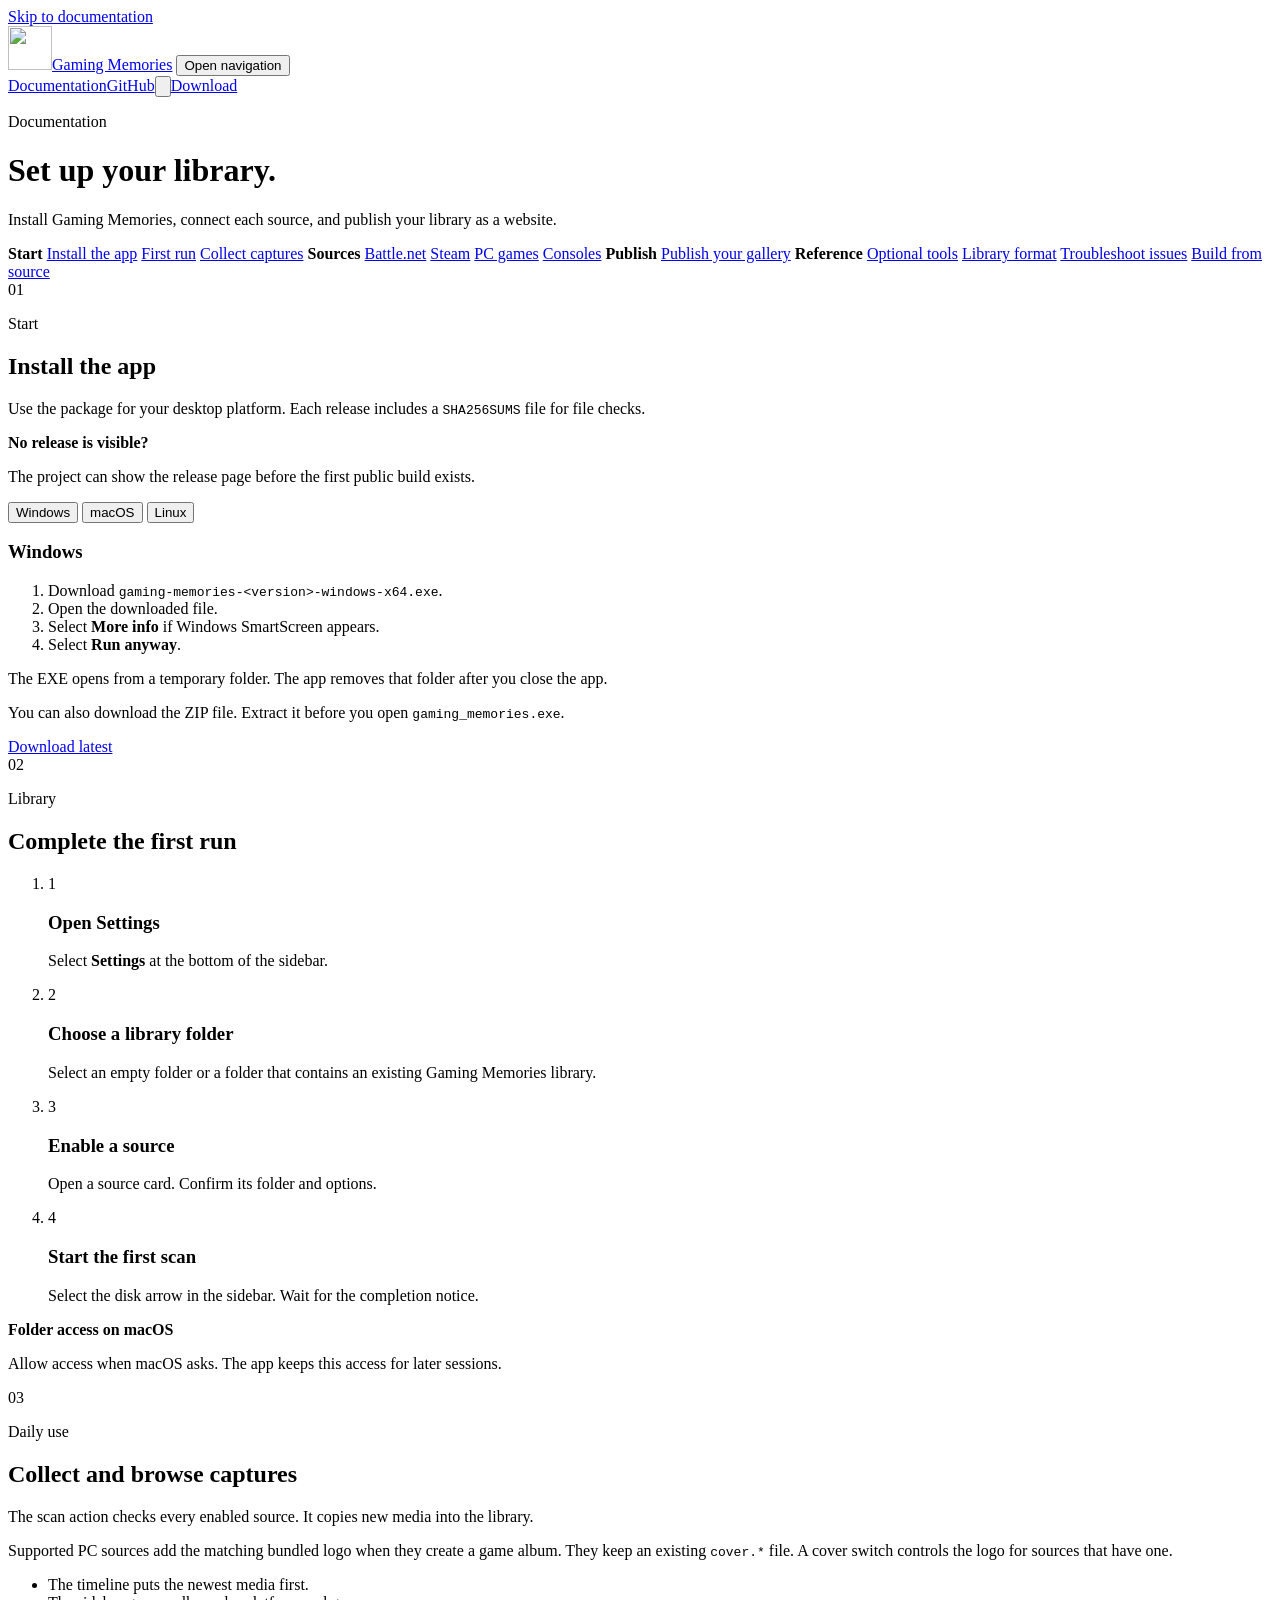
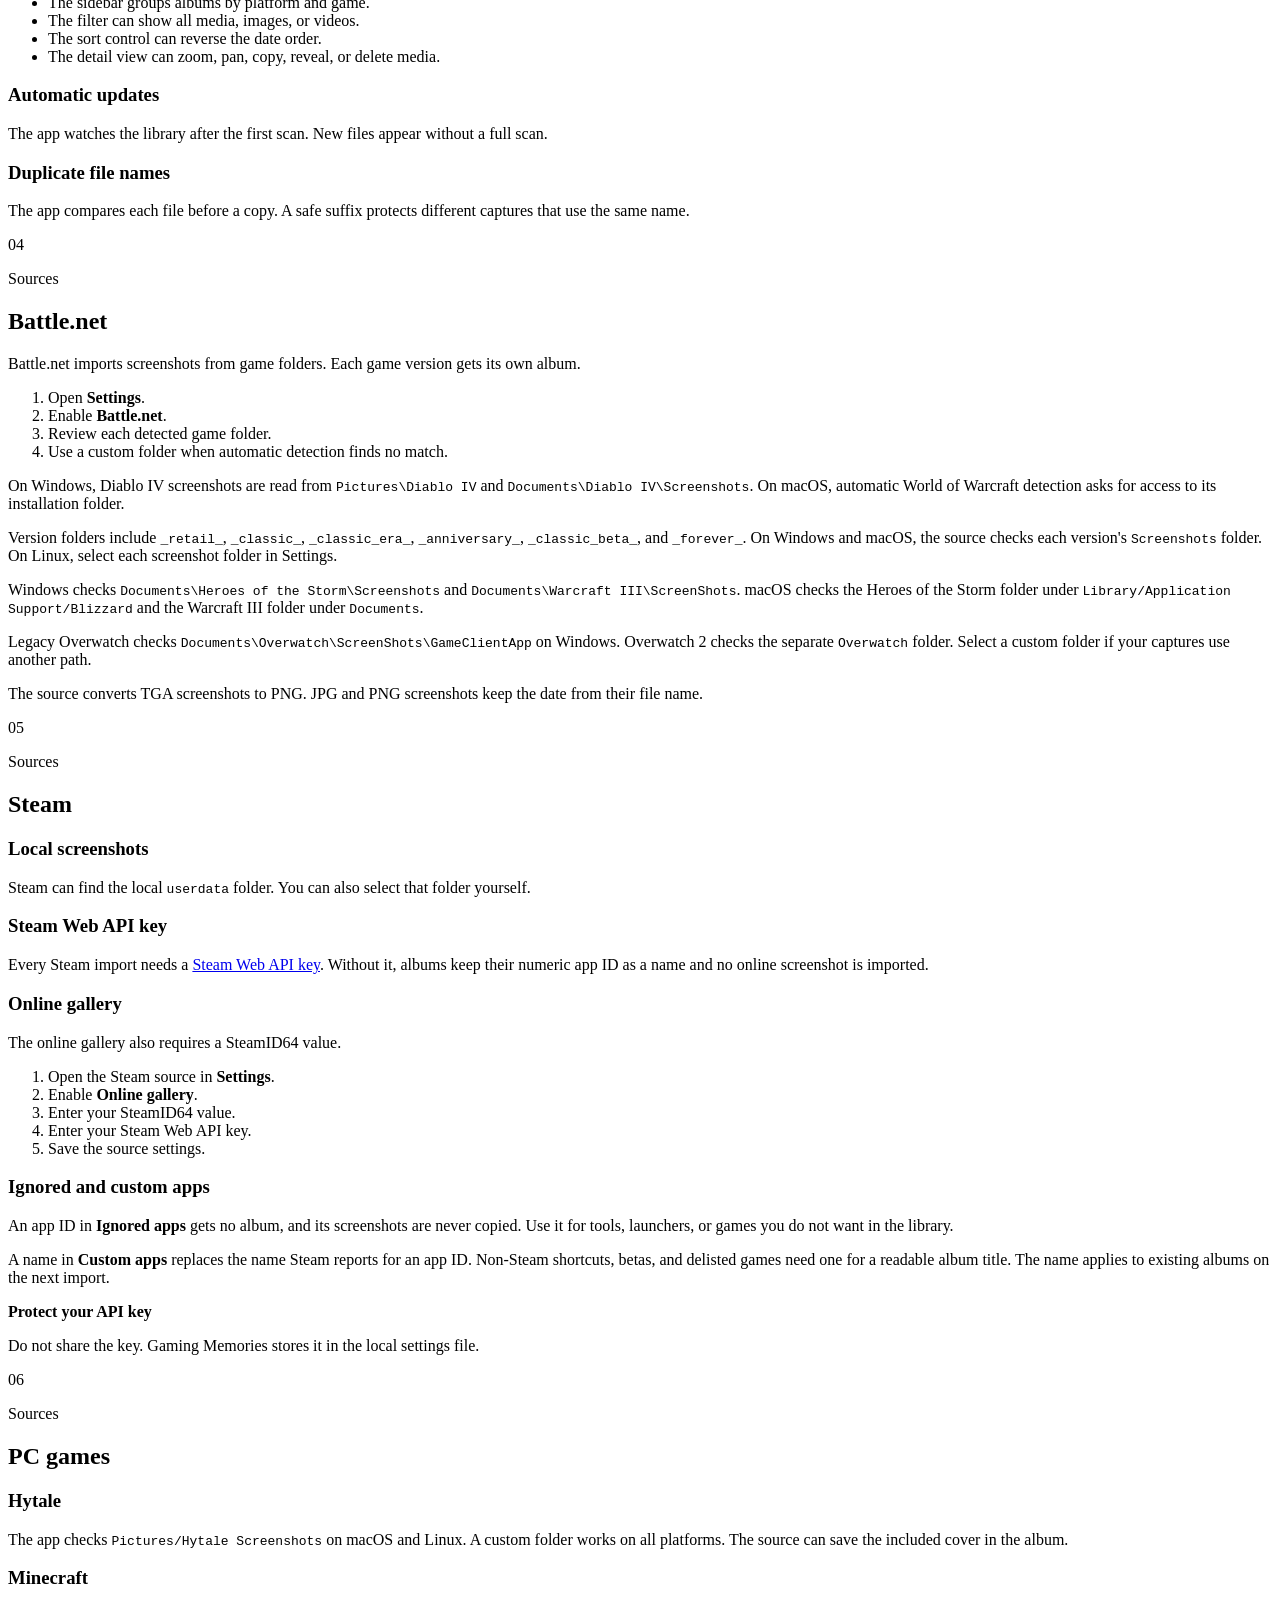
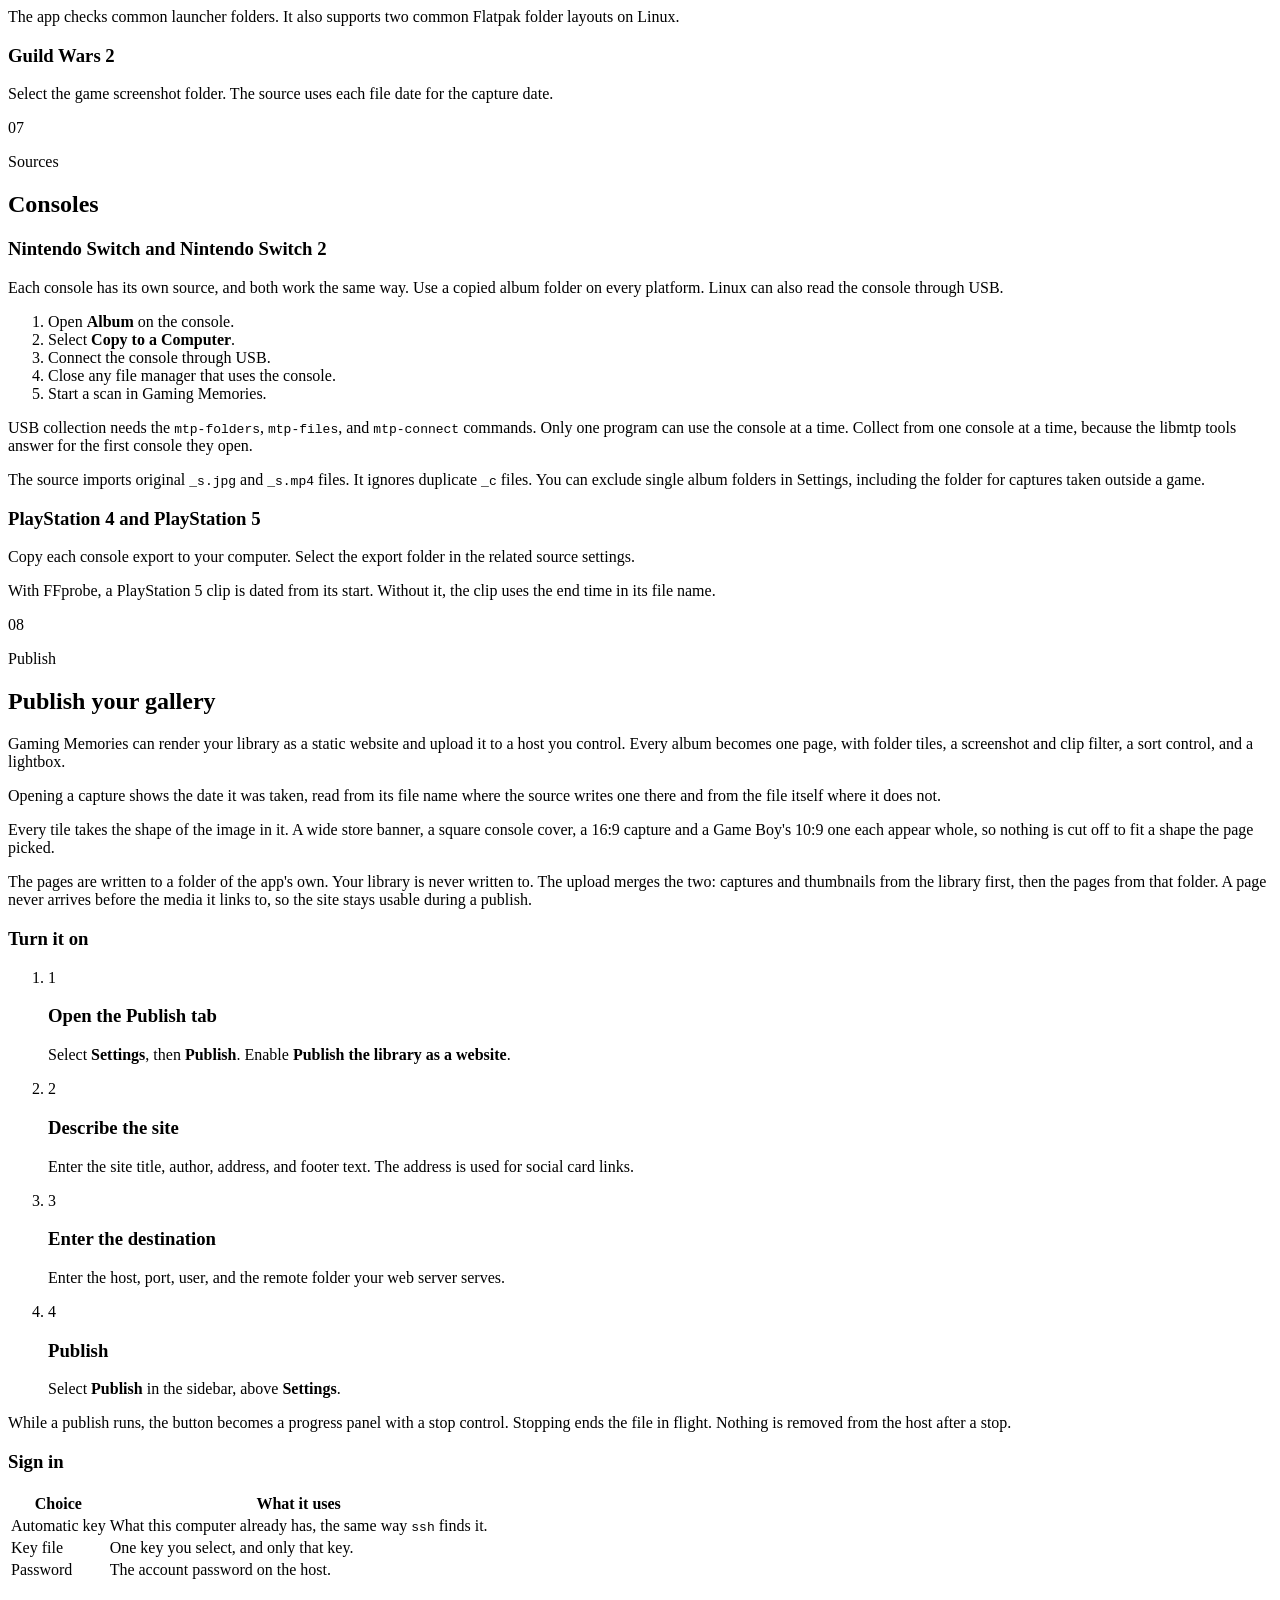
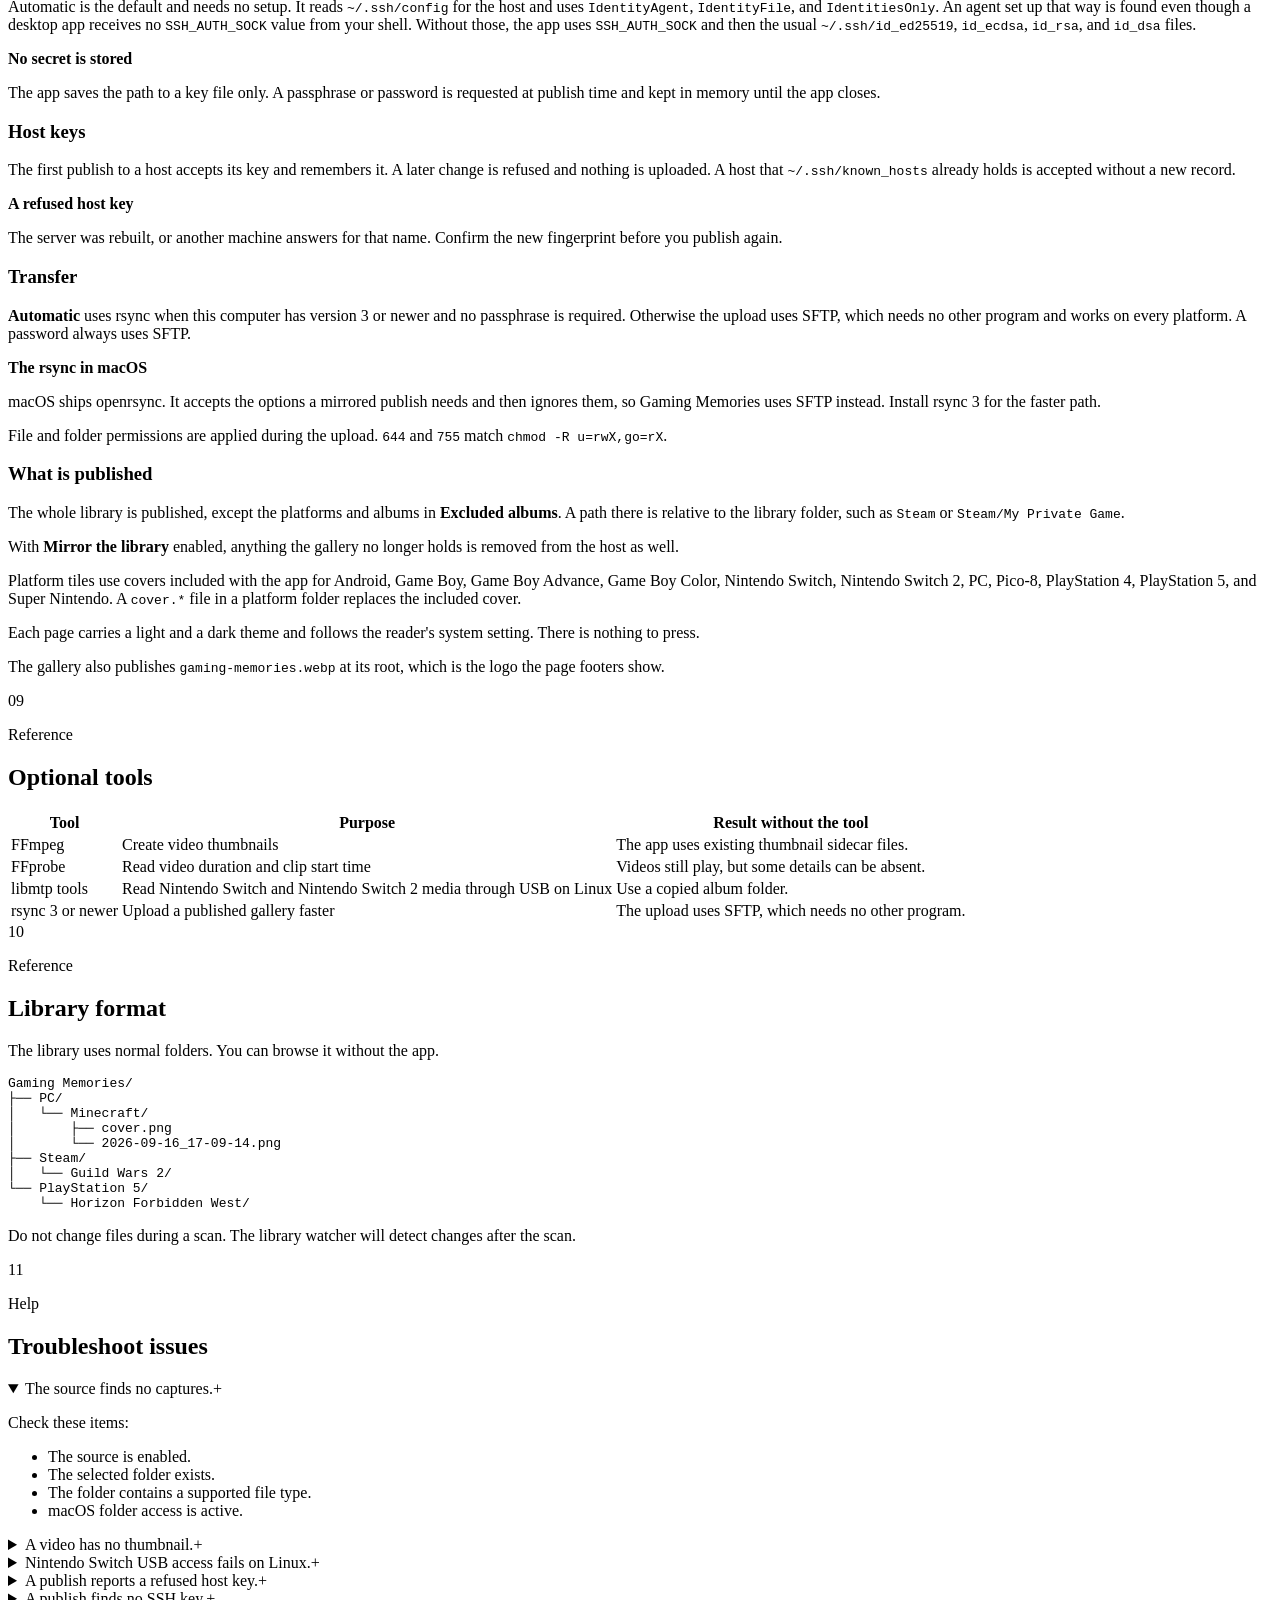
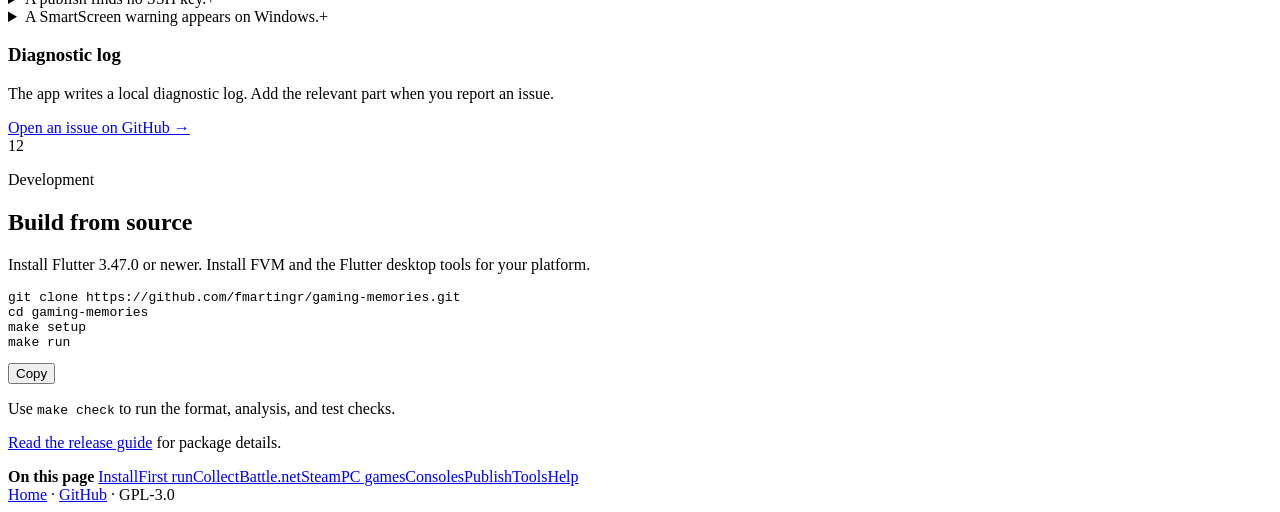
==== site/docs.html @ 6e6648a3 "Support more Battle.net games and Forever release" ====
<!doctype html>
<html lang="en">
  <head>
    <meta charset="utf-8">
    <meta name="viewport" content="width=device-width, initial-scale=1">
    <meta name="theme-color" content="#ffffff">
    <meta name="description" content="Install Gaming Memories, connect each source, and publish your library on Windows, macOS, and Linux.">
    <title>Documentation — Gaming Memories</title>
    <link rel="icon" href="assets/favicon.png" type="image/png">
    <script src="theme-init.js"></script>
    <link rel="stylesheet" href="styles.css">
    <script src="app.js" defer></script>
  </head>
  <body class="docs-page">
    <a class="skip-link" href="#docs-main">Skip to documentation</a>
    <header class="site-header">
      <nav class="nav shell" aria-label="Main navigation">
        <a class="brand" href="index.html" aria-label="Gaming Memories home"><img src="assets/logo.webp" alt="" width="44" height="44"><span>Gaming Memories</span></a>
        <button class="nav-toggle" type="button" aria-expanded="false" aria-controls="nav-links"><span class="sr-only">Open navigation</span><span></span><span></span></button>
        <div class="nav-links" id="nav-links"><a class="current" href="docs.html">Documentation</a><a href="https://github.com/fmartingr/gaming-memories">GitHub</a><button class="theme-toggle" type="button" data-theme-toggle aria-label="Use dark theme" title="Use dark theme"><svg class="theme-icon theme-icon-moon" aria-hidden="true" viewBox="0 0 24 24"><path d="M20.7 15.1A9 9 0 0 1 8.9 3.3 9 9 0 1 0 20.7 15.1Z"></path></svg><svg class="theme-icon theme-icon-sun" aria-hidden="true" viewBox="0 0 24 24"><circle cx="12" cy="12" r="4"></circle><path d="M12 2v2M12 20v2M4.93 4.93l1.42 1.42M17.66 17.66l1.41 1.41M2 12h2M20 12h2M4.93 19.07l1.42-1.42M17.66 6.34l1.41-1.41"></path></svg></button><a class="button" data-smart-download href="https://github.com/fmartingr/gaming-memories/releases/latest">Download</a></div>
      </nav>
    </header>

    <div class="docs-hero">
      <div class="shell">
        <p class="kicker">Documentation</p>
        <h1>Set up your library.</h1>
        <p>Install Gaming Memories, connect each source, and publish your library as a website.</p>
      </div>
    </div>

    <div class="docs-layout shell">
      <aside class="docs-sidebar">
        <nav aria-label="Documentation sections">
          <b>Start</b>
          <a href="#install">Install the app</a>
          <a href="#first-run">First run</a>
          <a href="#collect">Collect captures</a>
          <b>Sources</b>
          <a href="#battle-net">Battle.net</a>
          <a href="#steam">Steam</a>
          <a href="#pc-games">PC games</a>
          <a href="#consoles">Consoles</a>
          <b>Publish</b>
          <a href="#publish">Publish your gallery</a>
          <b>Reference</b>
          <a href="#tools">Optional tools</a>
          <a href="#library">Library format</a>
          <a href="#troubleshoot">Troubleshoot issues</a>
          <a href="#source-build">Build from source</a>
        </nav>
      </aside>

      <main class="docs-content" id="docs-main">
        <section id="install">
          <div class="doc-heading"><span>01</span><div><p class="kicker">Start</p><h2>Install the app</h2></div></div>
          <p>Use the package for your desktop platform. Each release includes a <code>SHA256SUMS</code> file for file checks.</p>
          <div class="doc-callout info"><b>No release is visible?</b><p>The project can show the release page before the first public build exists.</p></div>

          <div class="platform-tabs" role="tablist" aria-label="Installation platform">
            <button class="active" type="button" role="tab" aria-selected="true" data-doc-tab="windows">Windows</button>
            <button type="button" role="tab" aria-selected="false" data-doc-tab="macos">macOS</button>
            <button type="button" role="tab" aria-selected="false" data-doc-tab="linux">Linux</button>
          </div>
          <div class="tab-panel active" data-doc-panel="windows">
            <h3>Windows</h3>
            <ol>
              <li>Download <code>gaming-memories-&lt;version&gt;-windows-x64.exe</code>.</li>
              <li>Open the downloaded file.</li>
              <li>Select <strong>More info</strong> if Windows SmartScreen appears.</li>
              <li>Select <strong>Run anyway</strong>.</li>
            </ol>
            <p>The EXE opens from a temporary folder. The app removes that folder after you close the app.</p>
            <p>You can also download the ZIP file. Extract it before you open <code>gaming_memories.exe</code>.</p>
          </div>
          <div class="tab-panel" data-doc-panel="macos" hidden>
            <h3>macOS</h3>
            <ol>
              <li>Download <code>gaming-memories-&lt;version&gt;-macos-universal.dmg</code>.</li>
              <li>Open the disk image.</li>
              <li>Drag <strong>Gaming Memories</strong> into <strong>Applications</strong>.</li>
              <li>Open the app from <strong>Applications</strong>.</li>
            </ol>
            <p>The signed build supports Apple silicon and Intel. macOS can ask for folder access during the first scan.</p>
          </div>
          <div class="tab-panel" data-doc-panel="linux" hidden>
            <h3>Linux</h3>
            <p>Select the package for your distribution.</p>
            <div class="command-list">
              <div><span>Debian or Ubuntu</span><code>sudo apt install ./gaming-memories_&lt;version&gt;-1_amd64.deb</code><button class="copy-button" type="button" aria-label="Copy Debian install command">Copy</button></div>
              <div><span>Fedora or RHEL</span><code>sudo dnf install ./gaming-memories-&lt;version&gt;-1.x86_64.rpm</code><button class="copy-button" type="button" aria-label="Copy Fedora install command">Copy</button></div>
              <div><span>Arch Linux</span><code>sudo pacman -U gaming-memories-&lt;version&gt;-1-x86_64.pkg.tar.zst</code><button class="copy-button" type="button" aria-label="Copy Arch install command">Copy</button></div>
            </div>
            <p>The packages require GTK 3, libmpv, and <code>xdg-utils</code>. Your package manager installs these dependencies.</p>
          </div>
          <a class="button button-primary doc-download" data-smart-download href="https://github.com/fmartingr/gaming-memories/releases/latest"><span data-download-label>Download latest</span></a>
        </section>

        <section id="first-run">
          <div class="doc-heading"><span>02</span><div><p class="kicker">Library</p><h2>Complete the first run</h2></div></div>
          <ol class="doc-steps">
            <li><span>1</span><div><h3>Open Settings</h3><p>Select <strong>Settings</strong> at the bottom of the sidebar.</p></div></li>
            <li><span>2</span><div><h3>Choose a library folder</h3><p>Select an empty folder or a folder that contains an existing Gaming Memories library.</p></div></li>
            <li><span>3</span><div><h3>Enable a source</h3><p>Open a source card. Confirm its folder and options.</p></div></li>
            <li><span>4</span><div><h3>Start the first scan</h3><p>Select the disk arrow in the sidebar. Wait for the completion notice.</p></div></li>
          </ol>
          <div class="doc-callout tip"><b>Folder access on macOS</b><p>Allow access when macOS asks. The app keeps this access for later sessions.</p></div>
        </section>

        <section id="collect">
          <div class="doc-heading"><span>03</span><div><p class="kicker">Daily use</p><h2>Collect and browse captures</h2></div></div>
          <p>The scan action checks every enabled source. It copies new media into the library.</p>
          <p>Supported PC sources add the matching bundled logo when they create a game album. They keep an existing <code>cover.*</code> file. A cover switch controls the logo for sources that have one.</p>
          <ul>
            <li>The timeline puts the newest media first.</li>
            <li>The sidebar groups albums by platform and game.</li>
            <li>The filter can show all media, images, or videos.</li>
            <li>The sort control can reverse the date order.</li>
            <li>The detail view can zoom, pan, copy, reveal, or delete media.</li>
          </ul>
          <h3>Automatic updates</h3>
          <p>The app watches the library after the first scan. New files appear without a full scan.</p>
          <h3>Duplicate file names</h3>
          <p>The app compares each file before a copy. A safe suffix protects different captures that use the same name.</p>
        </section>

        <section id="battle-net">
          <div class="doc-heading"><span>04</span><div><p class="kicker">Sources</p><h2>Battle.net</h2></div></div>
          <p>Battle.net imports screenshots from game folders. Each game version gets its own album.</p>
          <ol>
            <li>Open <strong>Settings</strong>.</li>
            <li>Enable <strong>Battle.net</strong>.</li>
            <li>Review each detected game folder.</li>
            <li>Use a custom folder when automatic detection finds no match.</li>
          </ol>
          <p>On Windows, Diablo IV screenshots are read from <code>Pictures\Diablo IV</code> and <code>Documents\Diablo IV\Screenshots</code>. On macOS, automatic World of Warcraft detection asks for access to its installation folder.</p>
          <p>Version folders include <code>_retail_</code>, <code>_classic_</code>, <code>_classic_era_</code>, <code>_anniversary_</code>, <code>_classic_beta_</code>, and <code>_forever_</code>. On Windows and macOS, the source checks each version's <code>Screenshots</code> folder. On Linux, select each screenshot folder in Settings.</p>
          <p>Windows checks <code>Documents\Heroes of the Storm\Screenshots</code> and <code>Documents\Warcraft III\ScreenShots</code>. macOS checks the Heroes of the Storm folder under <code>Library/Application Support/Blizzard</code> and the Warcraft III folder under <code>Documents</code>.</p>
          <p>Legacy Overwatch checks <code>Documents\Overwatch\ScreenShots\GameClientApp</code> on Windows. Overwatch 2 checks the separate <code>Overwatch</code> folder. Select a custom folder if your captures use another path.</p>
          <p>The source converts TGA screenshots to PNG. JPG and PNG screenshots keep the date from their file name.</p>
        </section>

        <section id="steam">
          <div class="doc-heading"><span>05</span><div><p class="kicker">Sources</p><h2>Steam</h2></div></div>
          <h3>Local screenshots</h3>
          <p>Steam can find the local <code>userdata</code> folder. You can also select that folder yourself.</p>
          <h3>Steam Web API key</h3>
          <p>Every Steam import needs a <a href="https://steamcommunity.com/dev/apikey">Steam Web API key</a>. Without it, albums keep their numeric app ID as a name and no online screenshot is imported.</p>
          <h3>Online gallery</h3>
          <p>The online gallery also requires a SteamID64 value.</p>
          <ol>
            <li>Open the Steam source in <strong>Settings</strong>.</li>
            <li>Enable <strong>Online gallery</strong>.</li>
            <li>Enter your SteamID64 value.</li>
            <li>Enter your Steam Web API key.</li>
            <li>Save the source settings.</li>
          </ol>
          <h3>Ignored and custom apps</h3>
          <p>An app ID in <strong>Ignored apps</strong> gets no album, and its screenshots are never copied. Use it for tools, launchers, or games you do not want in the library.</p>
          <p>A name in <strong>Custom apps</strong> replaces the name Steam reports for an app ID. Non-Steam shortcuts, betas, and delisted games need one for a readable album title. The name applies to existing albums on the next import.</p>
          <div class="doc-callout warning"><b>Protect your API key</b><p>Do not share the key. Gaming Memories stores it in the local settings file.</p></div>
        </section>

        <section id="pc-games">
          <div class="doc-heading"><span>06</span><div><p class="kicker">Sources</p><h2>PC games</h2></div></div>
          <div class="reference-grid">
            <article><h3>Hytale</h3><p>The app checks <code>Pictures/Hytale Screenshots</code> on macOS and Linux. A custom folder works on all platforms. The source can save the included cover in the album.</p></article>
            <article><h3>Minecraft</h3><p>The app checks common launcher folders. It also supports two common Flatpak folder layouts on Linux.</p></article>
            <article><h3>Guild Wars 2</h3><p>Select the game screenshot folder. The source uses each file date for the capture date.</p></article>
          </div>
        </section>

        <section id="consoles">
          <div class="doc-heading"><span>07</span><div><p class="kicker">Sources</p><h2>Consoles</h2></div></div>
          <h3>Nintendo Switch and Nintendo Switch 2</h3>
          <p>Each console has its own source, and both work the same way. Use a copied album folder on every platform. Linux can also read the console through USB.</p>
          <ol>
            <li>Open <strong>Album</strong> on the console.</li>
            <li>Select <strong>Copy to a Computer</strong>.</li>
            <li>Connect the console through USB.</li>
            <li>Close any file manager that uses the console.</li>
            <li>Start a scan in Gaming Memories.</li>
          </ol>
          <p>USB collection needs the <code>mtp-folders</code>, <code>mtp-files</code>, and <code>mtp-connect</code> commands. Only one program can use the console at a time. Collect from one console at a time, because the libmtp tools answer for the first console they open.</p>
          <p>The source imports original <code>_s.jpg</code> and <code>_s.mp4</code> files. It ignores duplicate <code>_c</code> files. You can exclude single album folders in Settings, including the folder for captures taken outside a game.</p>
          <h3>PlayStation 4 and PlayStation 5</h3>
          <p>Copy each console export to your computer. Select the export folder in the related source settings.</p>
          <p>With FFprobe, a PlayStation 5 clip is dated from its start. Without it, the clip uses the end time in its file name.</p>
        </section>

        <section id="publish">
          <div class="doc-heading"><span>08</span><div><p class="kicker">Publish</p><h2>Publish your gallery</h2></div></div>
          <p>Gaming Memories can render your library as a static website and upload it to a host you control. Every album becomes one page, with folder tiles, a screenshot and clip filter, a sort control, and a lightbox.</p>
          <p>Opening a capture shows the date it was taken, read from its file name where the source writes one there and from the file itself where it does not.</p>
          <p>Every tile takes the shape of the image in it. A wide store banner, a square console cover, a 16:9 capture and a Game Boy's 10:9 one each appear whole, so nothing is cut off to fit a shape the page picked.</p>
          <p>The pages are written to a folder of the app's own. Your library is never written to. The upload merges the two: captures and thumbnails from the library first, then the pages from that folder. A page never arrives before the media it links to, so the site stays usable during a publish.</p>

          <h3>Turn it on</h3>
          <ol class="doc-steps">
            <li><span>1</span><div><h3>Open the Publish tab</h3><p>Select <strong>Settings</strong>, then <strong>Publish</strong>. Enable <strong>Publish the library as a website</strong>.</p></div></li>
            <li><span>2</span><div><h3>Describe the site</h3><p>Enter the site title, author, address, and footer text. The address is used for social card links.</p></div></li>
            <li><span>3</span><div><h3>Enter the destination</h3><p>Enter the host, port, user, and the remote folder your web server serves.</p></div></li>
            <li><span>4</span><div><h3>Publish</h3><p>Select <strong>Publish</strong> in the sidebar, above <strong>Settings</strong>.</p></div></li>
          </ol>
          <p>While a publish runs, the button becomes a progress panel with a stop control. Stopping ends the file in flight. Nothing is removed from the host after a stop.</p>

          <h3>Sign in</h3>
          <div class="table-wrap"><table><thead><tr><th>Choice</th><th>What it uses</th></tr></thead><tbody>
            <tr><td>Automatic key</td><td>What this computer already has, the same way <code>ssh</code> finds it.</td></tr>
            <tr><td>Key file</td><td>One key you select, and only that key.</td></tr>
            <tr><td>Password</td><td>The account password on the host.</td></tr>
          </tbody></table></div>
          <p>Automatic is the default and needs no setup. It reads <code>~/.ssh/config</code> for the host and uses <code>IdentityAgent</code>, <code>IdentityFile</code>, and <code>IdentitiesOnly</code>. An agent set up that way is found even though a desktop app receives no <code>SSH_AUTH_SOCK</code> value from your shell. Without those, the app uses <code>SSH_AUTH_SOCK</code> and then the usual <code>~/.ssh/id_ed25519</code>, <code>id_ecdsa</code>, <code>id_rsa</code>, and <code>id_dsa</code> files.</p>
          <div class="doc-callout info"><b>No secret is stored</b><p>The app saves the path to a key file only. A passphrase or password is requested at publish time and kept in memory until the app closes.</p></div>

          <h3>Host keys</h3>
          <p>The first publish to a host accepts its key and remembers it. A later change is refused and nothing is uploaded. A host that <code>~/.ssh/known_hosts</code> already holds is accepted without a new record.</p>
          <div class="doc-callout warning"><b>A refused host key</b><p>The server was rebuilt, or another machine answers for that name. Confirm the new fingerprint before you publish again.</p></div>

          <h3>Transfer</h3>
          <p><strong>Automatic</strong> uses rsync when this computer has version 3 or newer and no passphrase is required. Otherwise the upload uses SFTP, which needs no other program and works on every platform. A password always uses SFTP.</p>
          <div class="doc-callout warning"><b>The rsync in macOS</b><p>macOS ships openrsync. It accepts the options a mirrored publish needs and then ignores them, so Gaming Memories uses SFTP instead. Install rsync 3 for the faster path.</p></div>
          <p>File and folder permissions are applied during the upload. <code>644</code> and <code>755</code> match <code>chmod -R u=rwX,go=rX</code>.</p>

          <h3>What is published</h3>
          <p>The whole library is published, except the platforms and albums in <strong>Excluded albums</strong>. A path there is relative to the library folder, such as <code>Steam</code> or <code>Steam/My Private Game</code>.</p>
          <p>With <strong>Mirror the library</strong> enabled, anything the gallery no longer holds is removed from the host as well.</p>
          <p>Platform tiles use covers included with the app for Android, Game Boy, Game Boy Advance, Game Boy Color, Nintendo Switch, Nintendo Switch 2, PC, Pico-8, PlayStation 4, PlayStation 5, and Super Nintendo. A <code>cover.*</code> file in a platform folder replaces the included cover.</p>
          <p>Each page carries a light and a dark theme and follows the reader's system setting. There is nothing to press.</p>
          <p>The gallery also publishes <code>gaming-memories.webp</code> at its root, which is the logo the page footers show.</p>
        </section>

        <section id="tools">
          <div class="doc-heading"><span>09</span><div><p class="kicker">Reference</p><h2>Optional tools</h2></div></div>
          <div class="table-wrap"><table><thead><tr><th>Tool</th><th>Purpose</th><th>Result without the tool</th></tr></thead><tbody>
            <tr><td>FFmpeg</td><td>Create video thumbnails</td><td>The app uses existing thumbnail sidecar files.</td></tr>
            <tr><td>FFprobe</td><td>Read video duration and clip start time</td><td>Videos still play, but some details can be absent.</td></tr>
            <tr><td>libmtp tools</td><td>Read Nintendo Switch and Nintendo Switch 2 media through USB on Linux</td><td>Use a copied album folder.</td></tr>
            <tr><td>rsync 3 or newer</td><td>Upload a published gallery faster</td><td>The upload uses SFTP, which needs no other program.</td></tr>
          </tbody></table></div>
        </section>

        <section id="library">
          <div class="doc-heading"><span>10</span><div><p class="kicker">Reference</p><h2>Library format</h2></div></div>
          <p>The library uses normal folders. You can browse it without the app.</p>
          <pre><code>Gaming Memories/
├── PC/
│   └── Minecraft/
│       ├── cover.png
│       └── 2026-09-16_17-09-14.png
├── Steam/
│   └── Guild Wars 2/
└── PlayStation 5/
    └── Horizon Forbidden West/</code></pre>
          <p>Do not change files during a scan. The library watcher will detect changes after the scan.</p>
        </section>

        <section id="troubleshoot">
          <div class="doc-heading"><span>11</span><div><p class="kicker">Help</p><h2>Troubleshoot issues</h2></div></div>
          <div class="trouble-list">
            <details open><summary>The source finds no captures.<span>+</span></summary><div><p>Check these items:</p><ul><li>The source is enabled.</li><li>The selected folder exists.</li><li>The folder contains a supported file type.</li><li>macOS folder access is active.</li></ul></div></details>
            <details><summary>A video has no thumbnail.<span>+</span></summary><div><p>Install FFmpeg. Start a new scan after the installation.</p></div></details>
            <details><summary>Nintendo Switch USB access fails on Linux.<span>+</span></summary><div><p>Install the libmtp tools. Close any file manager that uses the console.</p></div></details>
            <details><summary>A publish reports a refused host key.<span>+</span></summary><div><p>The host answers with a different key than the one recorded on the first publish. Confirm the fingerprint with the server owner. The server was rebuilt, or another machine answers for that name.</p></div></details>
            <details><summary>A publish finds no SSH key.<span>+</span></summary><div><p>Add the key to your SSH agent, name it with <code>IdentityFile</code> in <code>~/.ssh/config</code>, or select <strong>Key file</strong> in the Publish settings.</p></div></details>
            <details><summary>A SmartScreen warning appears on Windows.<span>+</span></summary><div><p>The Windows build has no code signature. Select <strong>More info</strong>. Select <strong>Run anyway</strong>.</p></div></details>
          </div>
          <h3>Diagnostic log</h3>
          <p>The app writes a local diagnostic log. Add the relevant part when you report an issue.</p>
          <a class="text-link" href="https://github.com/fmartingr/gaming-memories/issues">Open an issue on GitHub <span>→</span></a>
        </section>

        <section id="source-build">
          <div class="doc-heading"><span>12</span><div><p class="kicker">Development</p><h2>Build from source</h2></div></div>
          <p>Install Flutter 3.47.0 or newer. Install FVM and the Flutter desktop tools for your platform.</p>
          <div class="code-block"><pre><code>git clone https://github.com/fmartingr/gaming-memories.git
cd gaming-memories
make setup
make run</code></pre><button class="copy-button" type="button" aria-label="Copy source build commands">Copy</button></div>
          <p>Use <code>make check</code> to run the format, analysis, and test checks.</p>
          <p><a href="https://github.com/fmartingr/gaming-memories/blob/master/docs/releasing.md">Read the release guide</a> for package details.</p>
        </section>
      </main>

      <aside class="docs-on-page">
        <b>On this page</b>
        <a href="#install">Install</a><a href="#first-run">First run</a><a href="#collect">Collect</a><a href="#battle-net">Battle.net</a><a href="#steam">Steam</a><a href="#pc-games">PC games</a><a href="#consoles">Consoles</a><a href="#publish">Publish</a><a href="#tools">Tools</a><a href="#troubleshoot">Help</a>
      </aside>
    </div>

    <footer class="site-footer compact-footer"><div class="shell footer-bottom"><span><a href="index.html">Home</a> · <a href="https://github.com/fmartingr/gaming-memories">GitHub</a> · GPL-3.0</span></div></footer>
  </body>
</html>
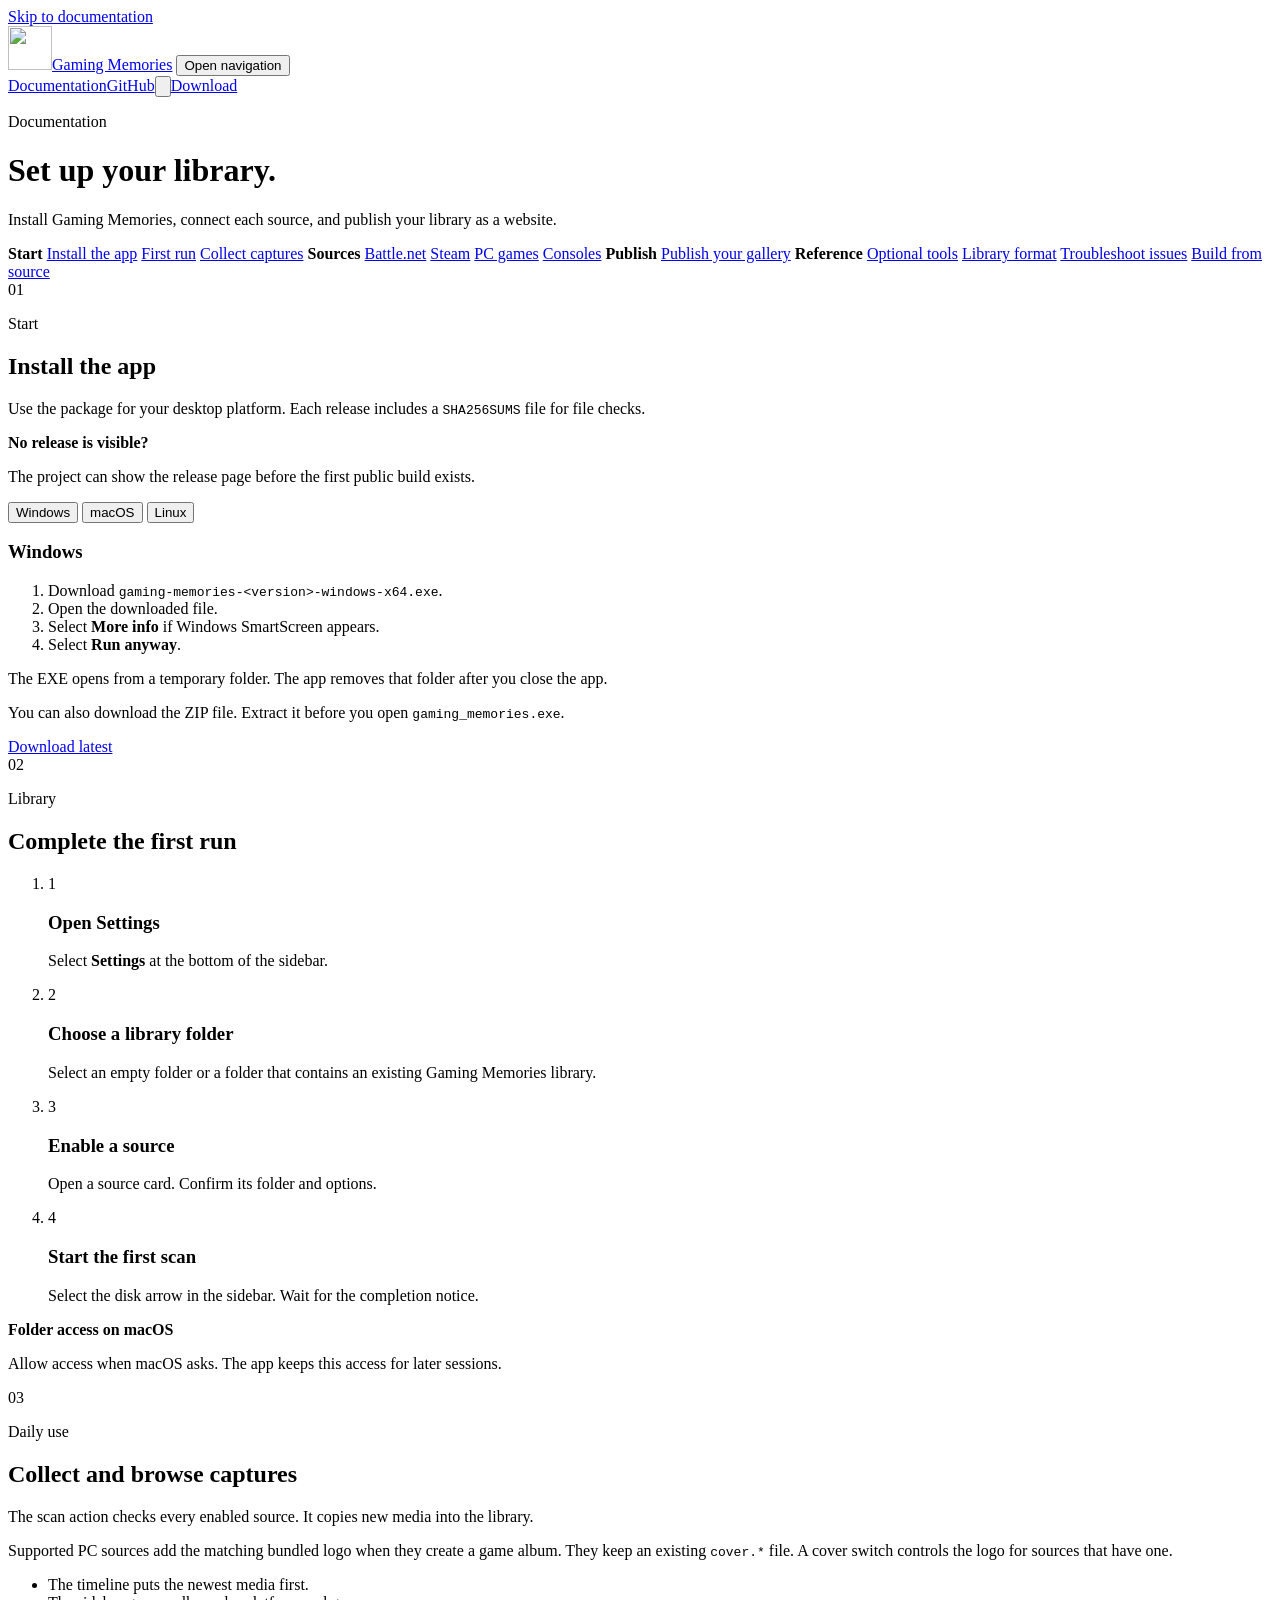
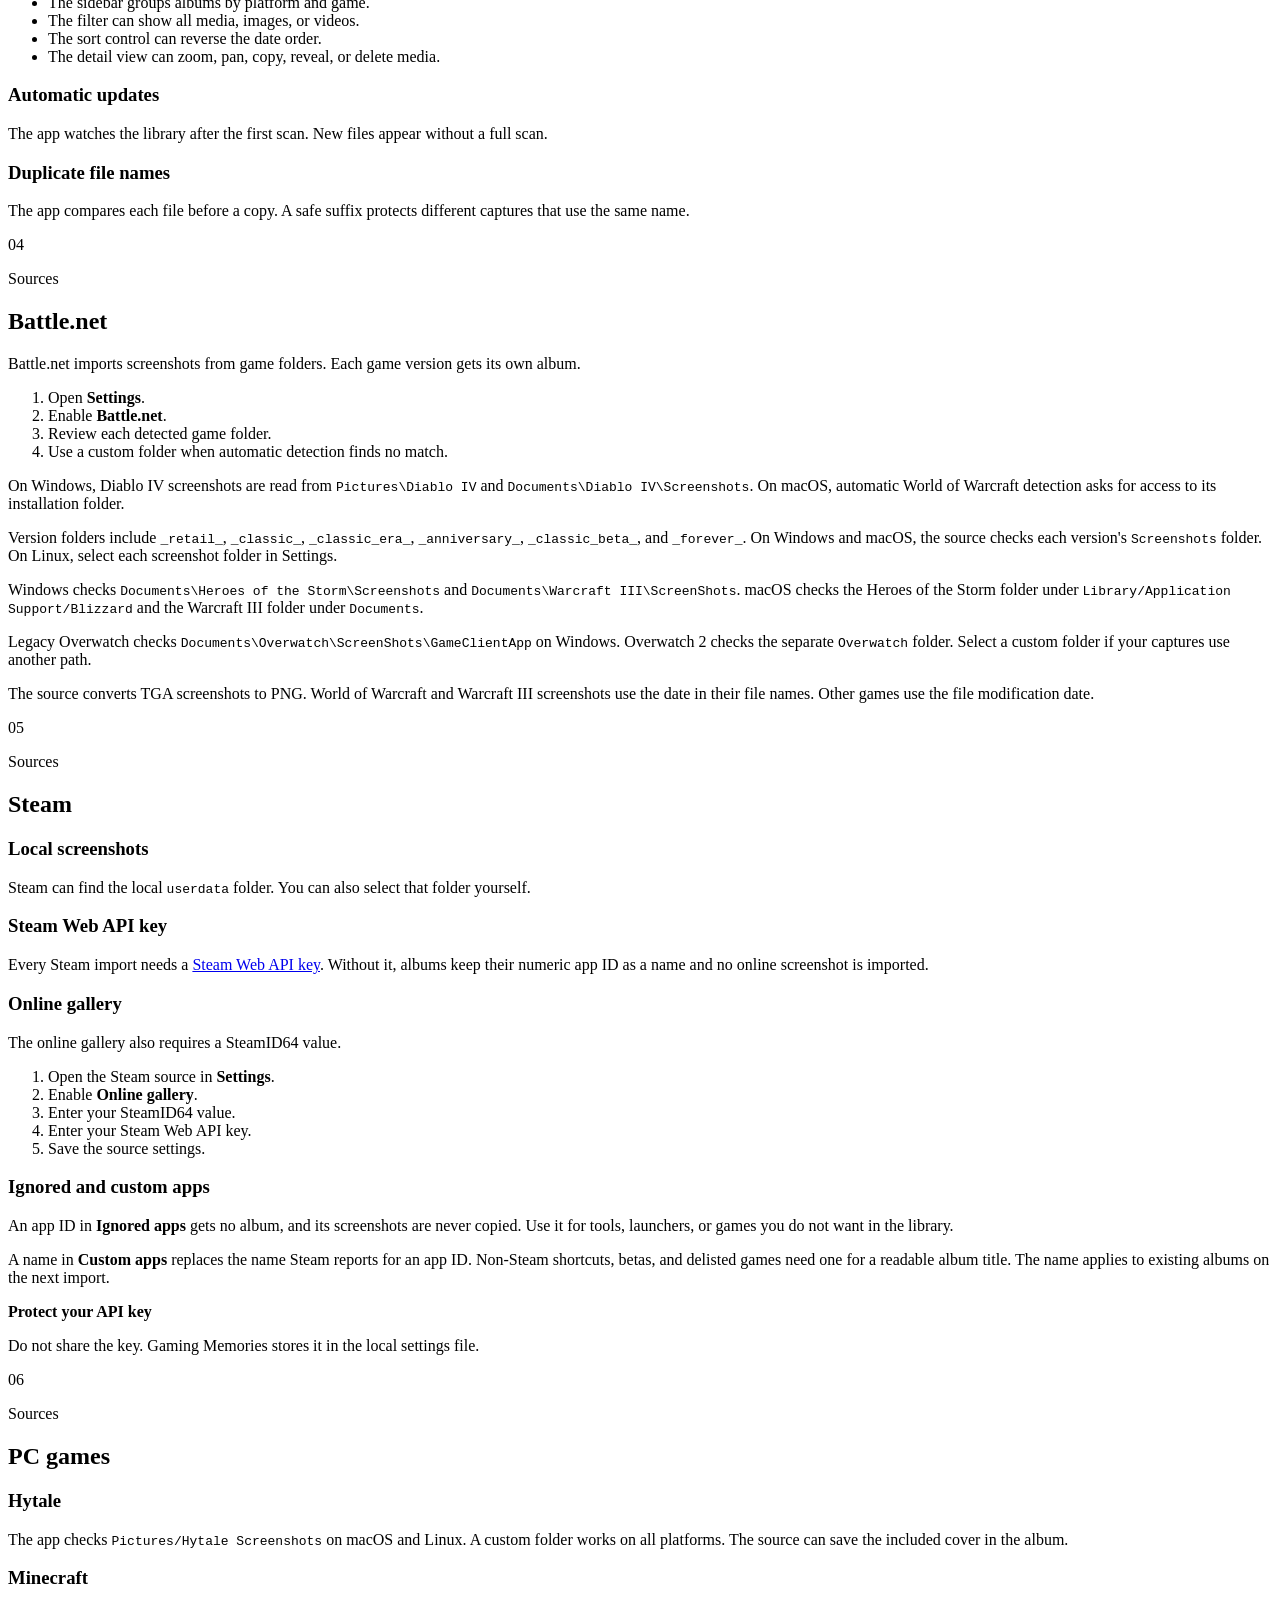
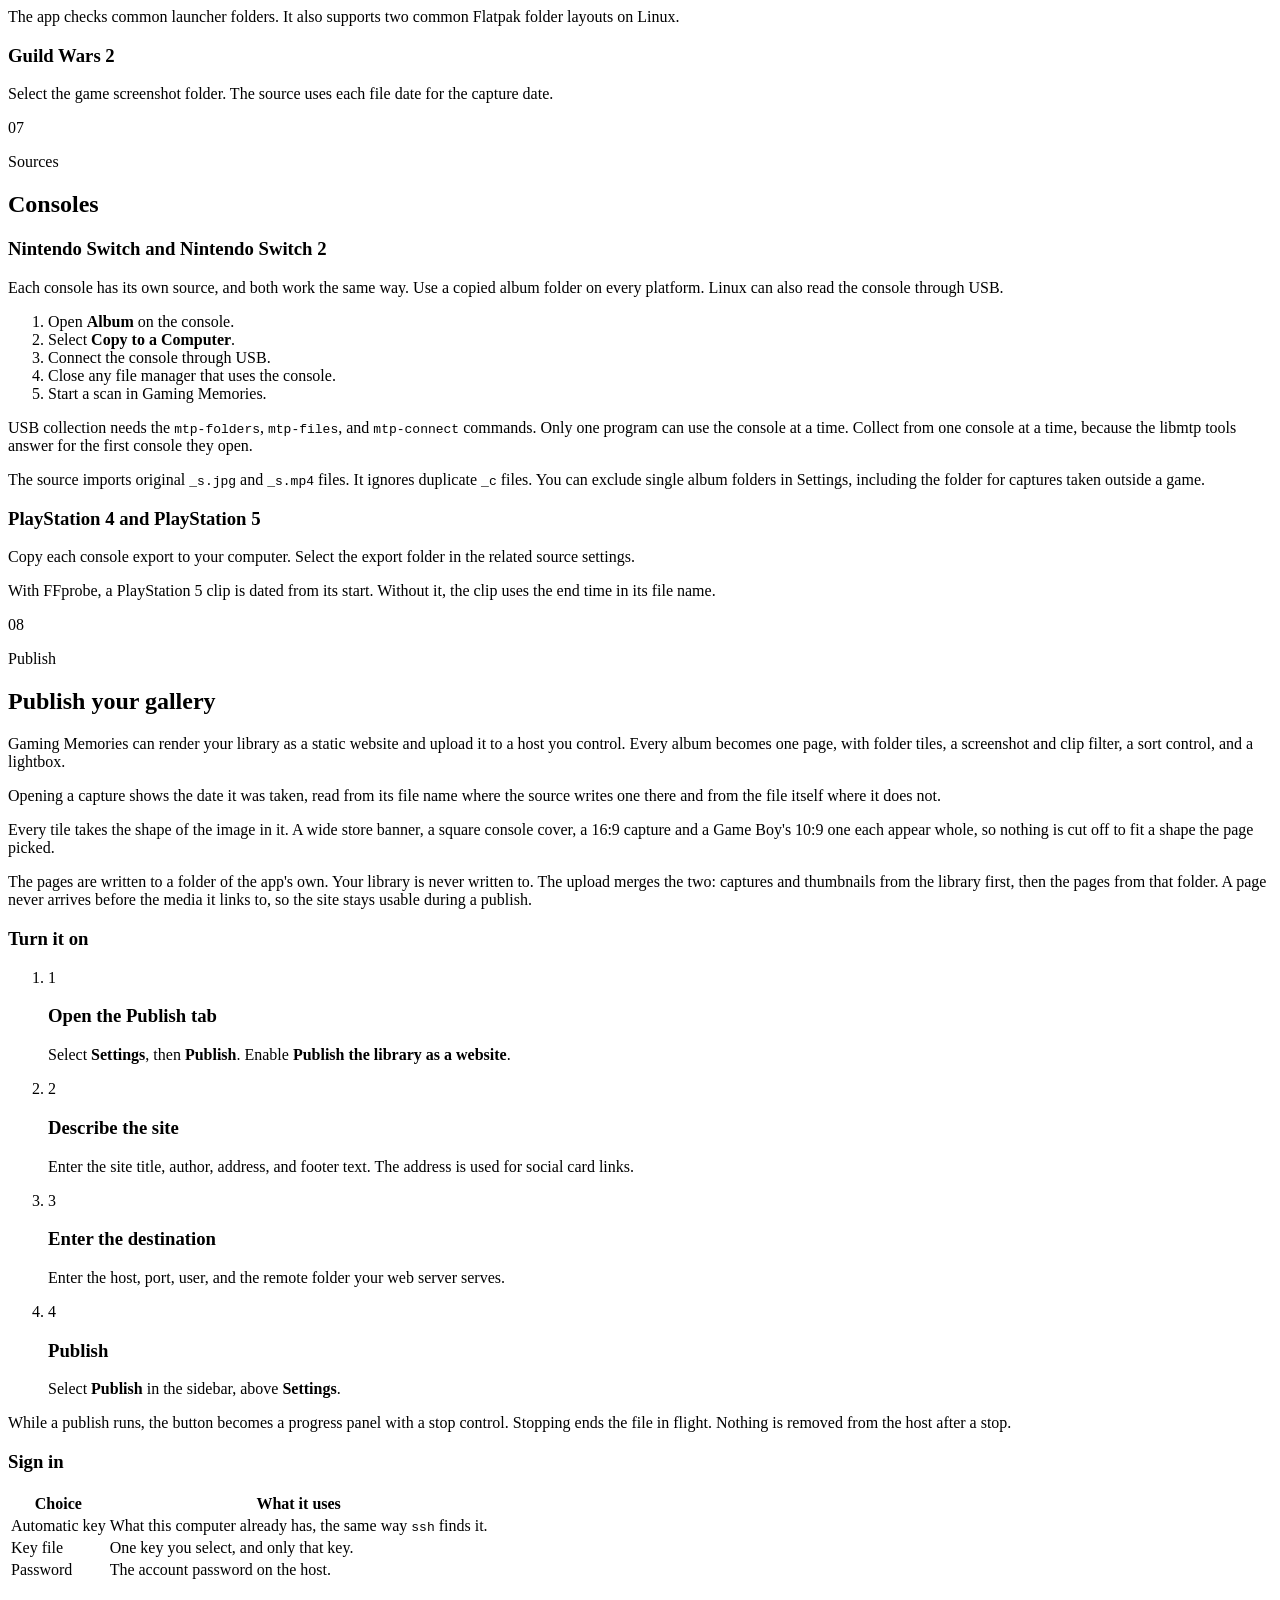
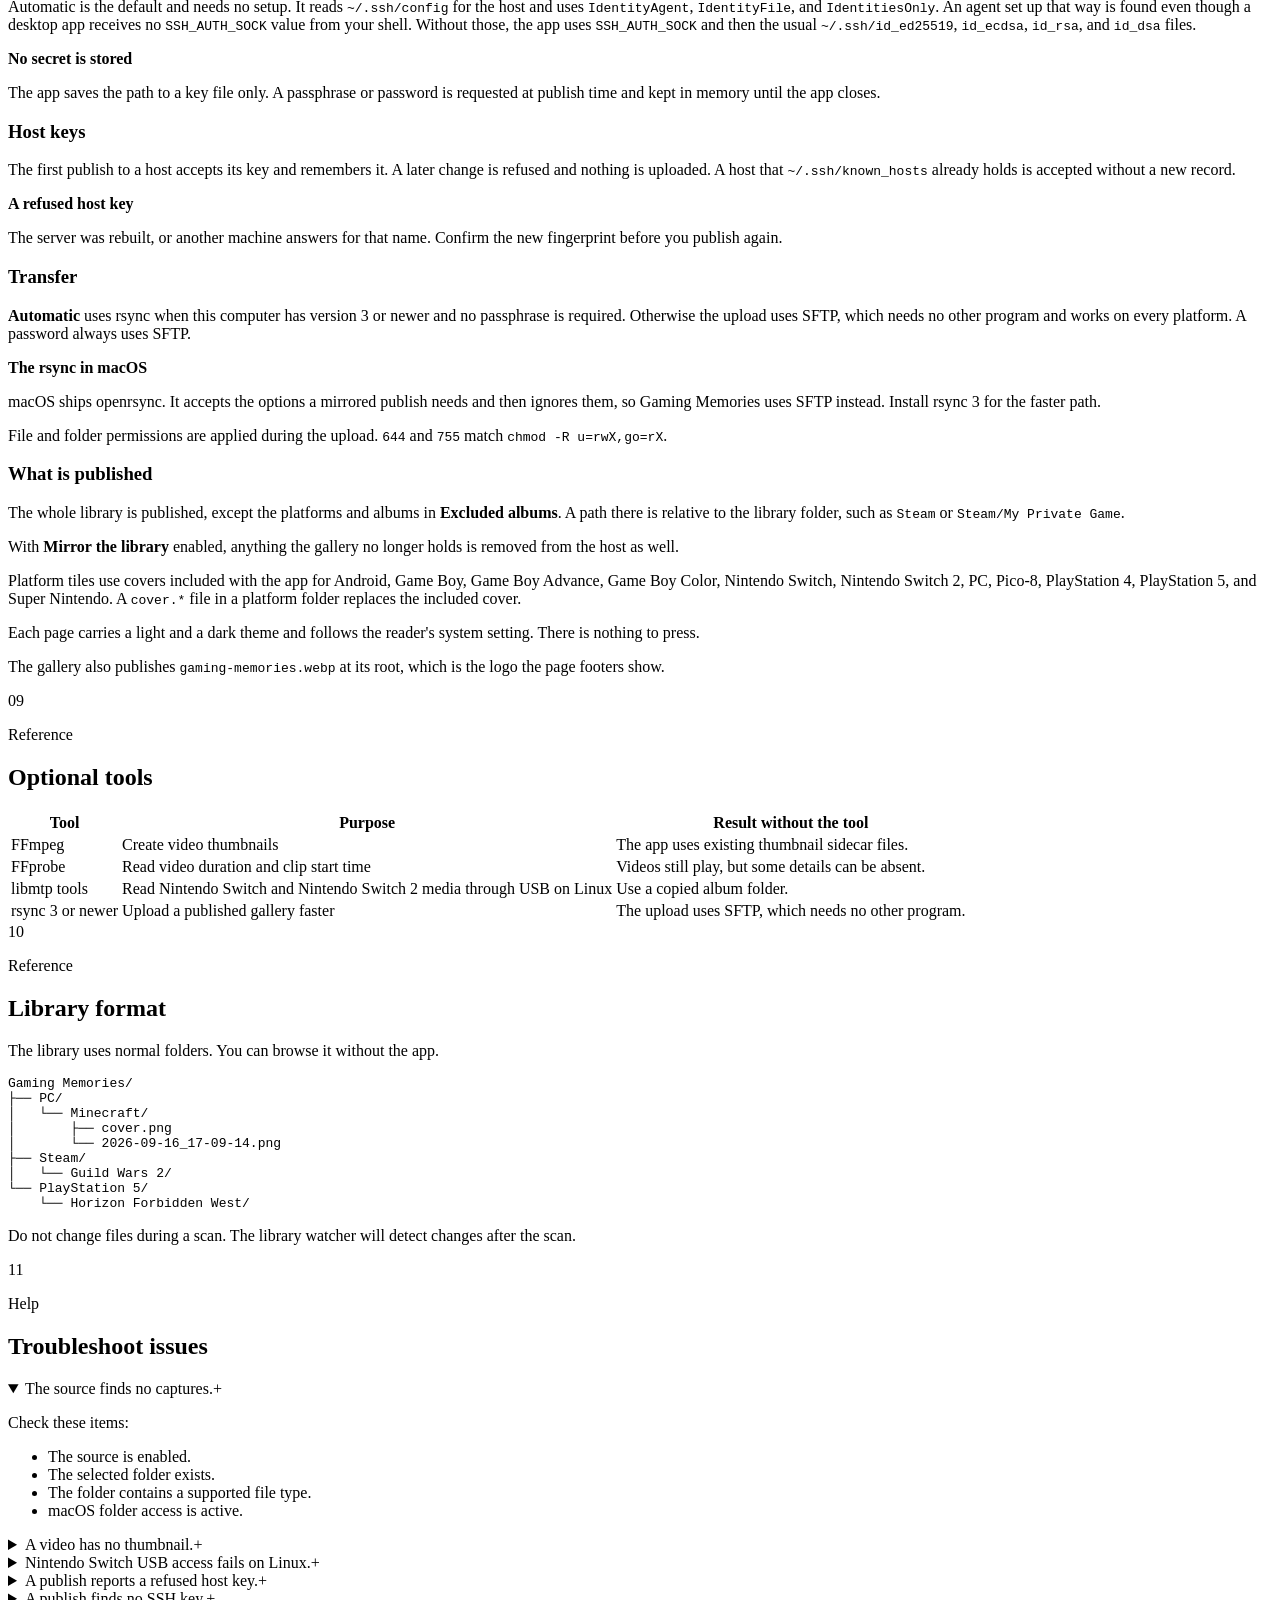
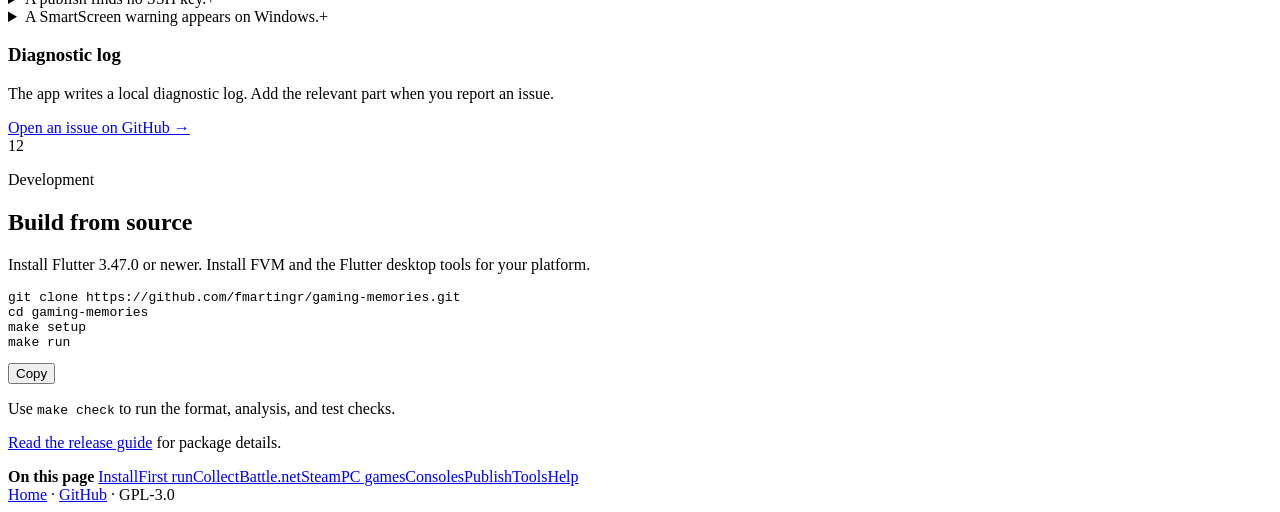
==== commit 3294429d: "Date Warcraft III captures from filenames" ====
--- a/site/docs.html
+++ b/site/docs.html
@@ -137,7 +137,7 @@
           <p>Version folders include <code>_retail_</code>, <code>_classic_</code>, <code>_classic_era_</code>, <code>_anniversary_</code>, <code>_classic_beta_</code>, and <code>_forever_</code>. On Windows and macOS, the source checks each version's <code>Screenshots</code> folder. On Linux, select each screenshot folder in Settings.</p>
           <p>Windows checks <code>Documents\Heroes of the Storm\Screenshots</code> and <code>Documents\Warcraft III\ScreenShots</code>. macOS checks the Heroes of the Storm folder under <code>Library/Application Support/Blizzard</code> and the Warcraft III folder under <code>Documents</code>.</p>
           <p>Legacy Overwatch checks <code>Documents\Overwatch\ScreenShots\GameClientApp</code> on Windows. Overwatch 2 checks the separate <code>Overwatch</code> folder. Select a custom folder if your captures use another path.</p>
-          <p>The source converts TGA screenshots to PNG. JPG and PNG screenshots keep the date from their file name.</p>
+          <p>The source converts TGA screenshots to PNG. World of Warcraft and Warcraft III screenshots use the date in their file names. Other games use the file modification date.</p>
         </section>
 
         <section id="steam">
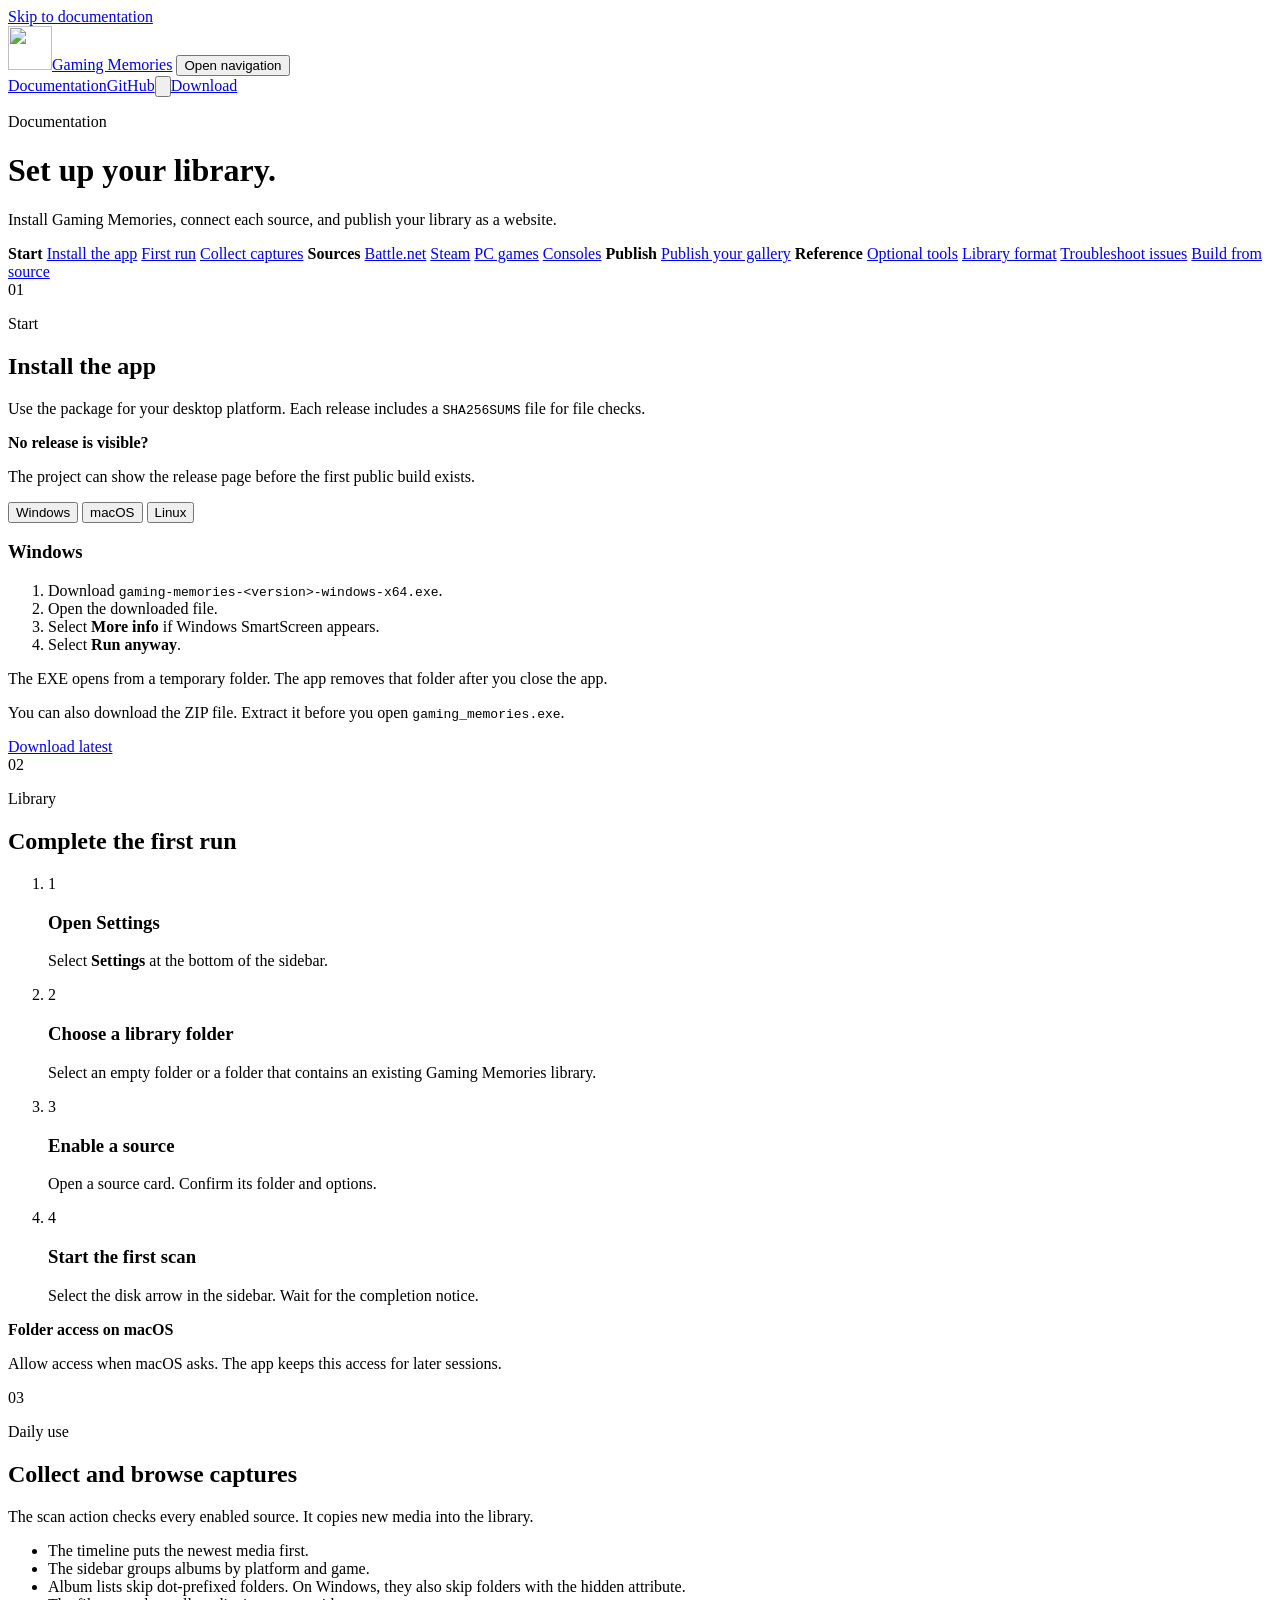
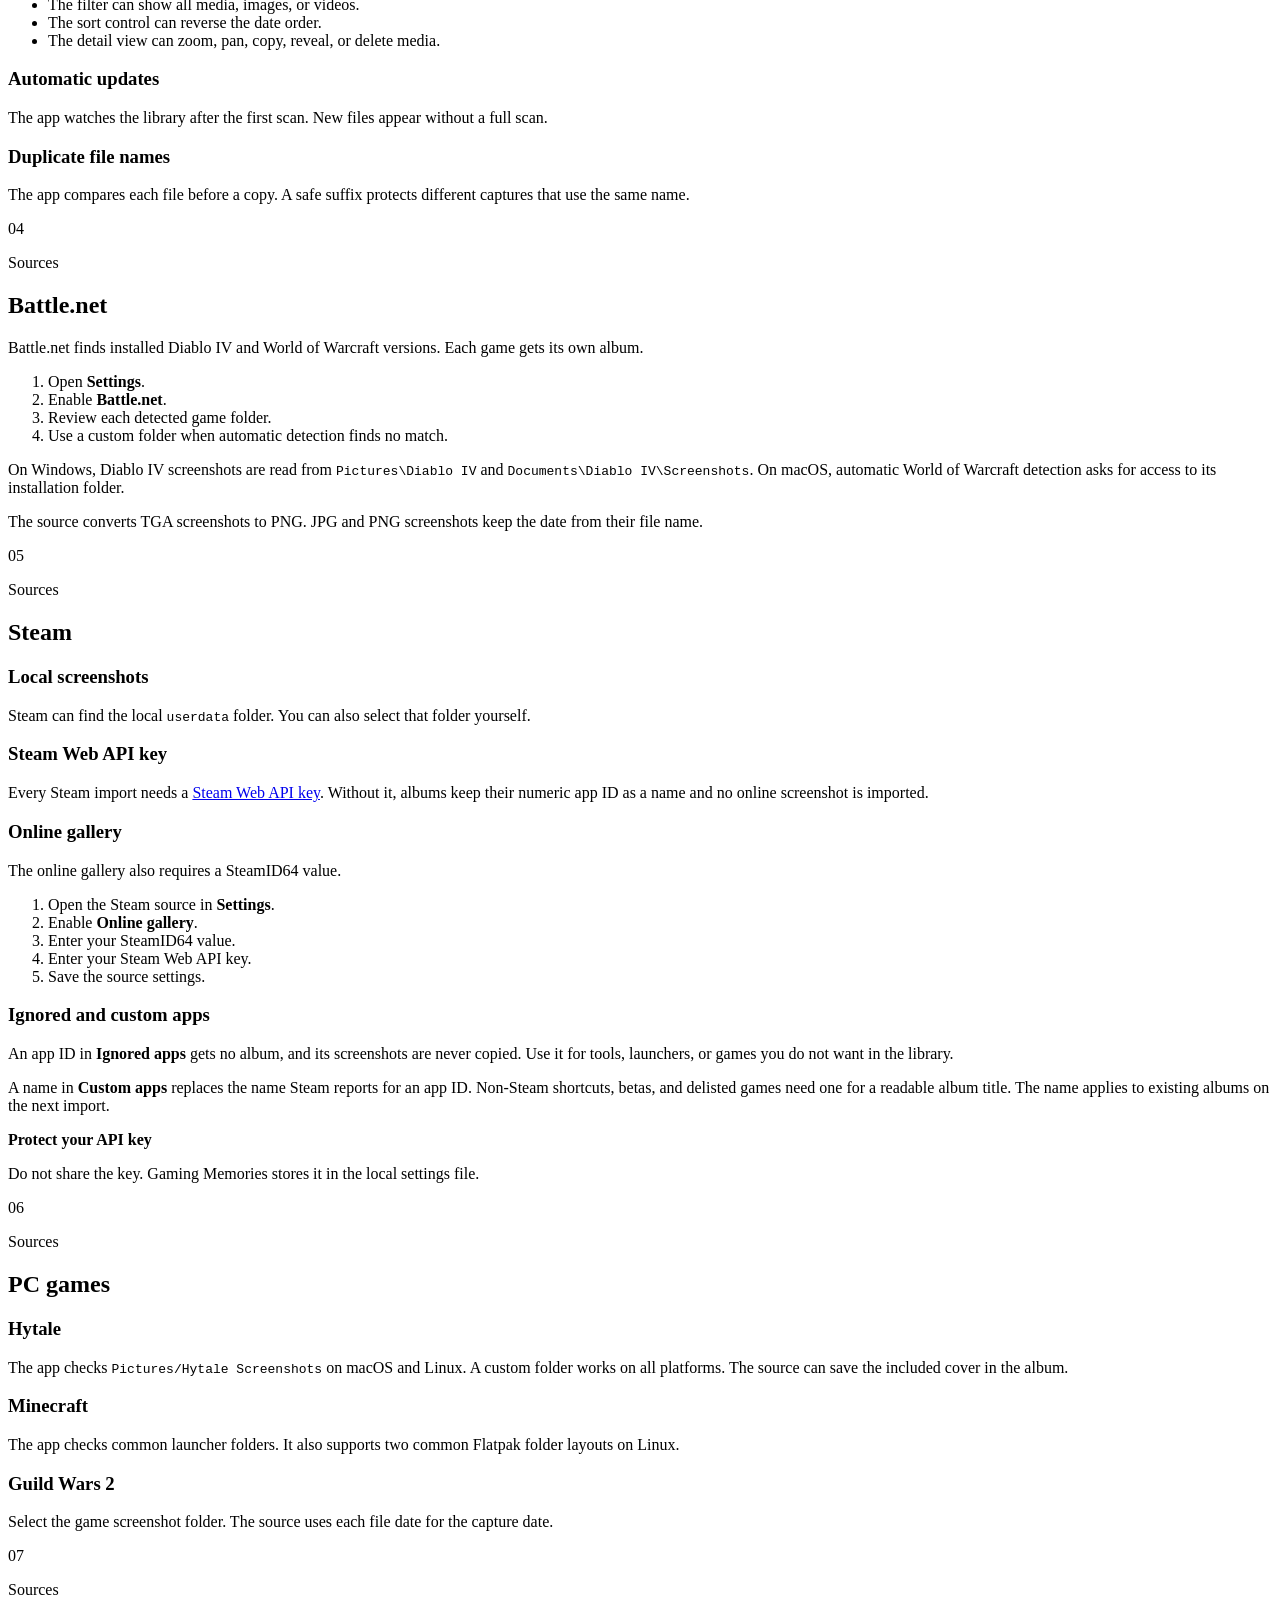
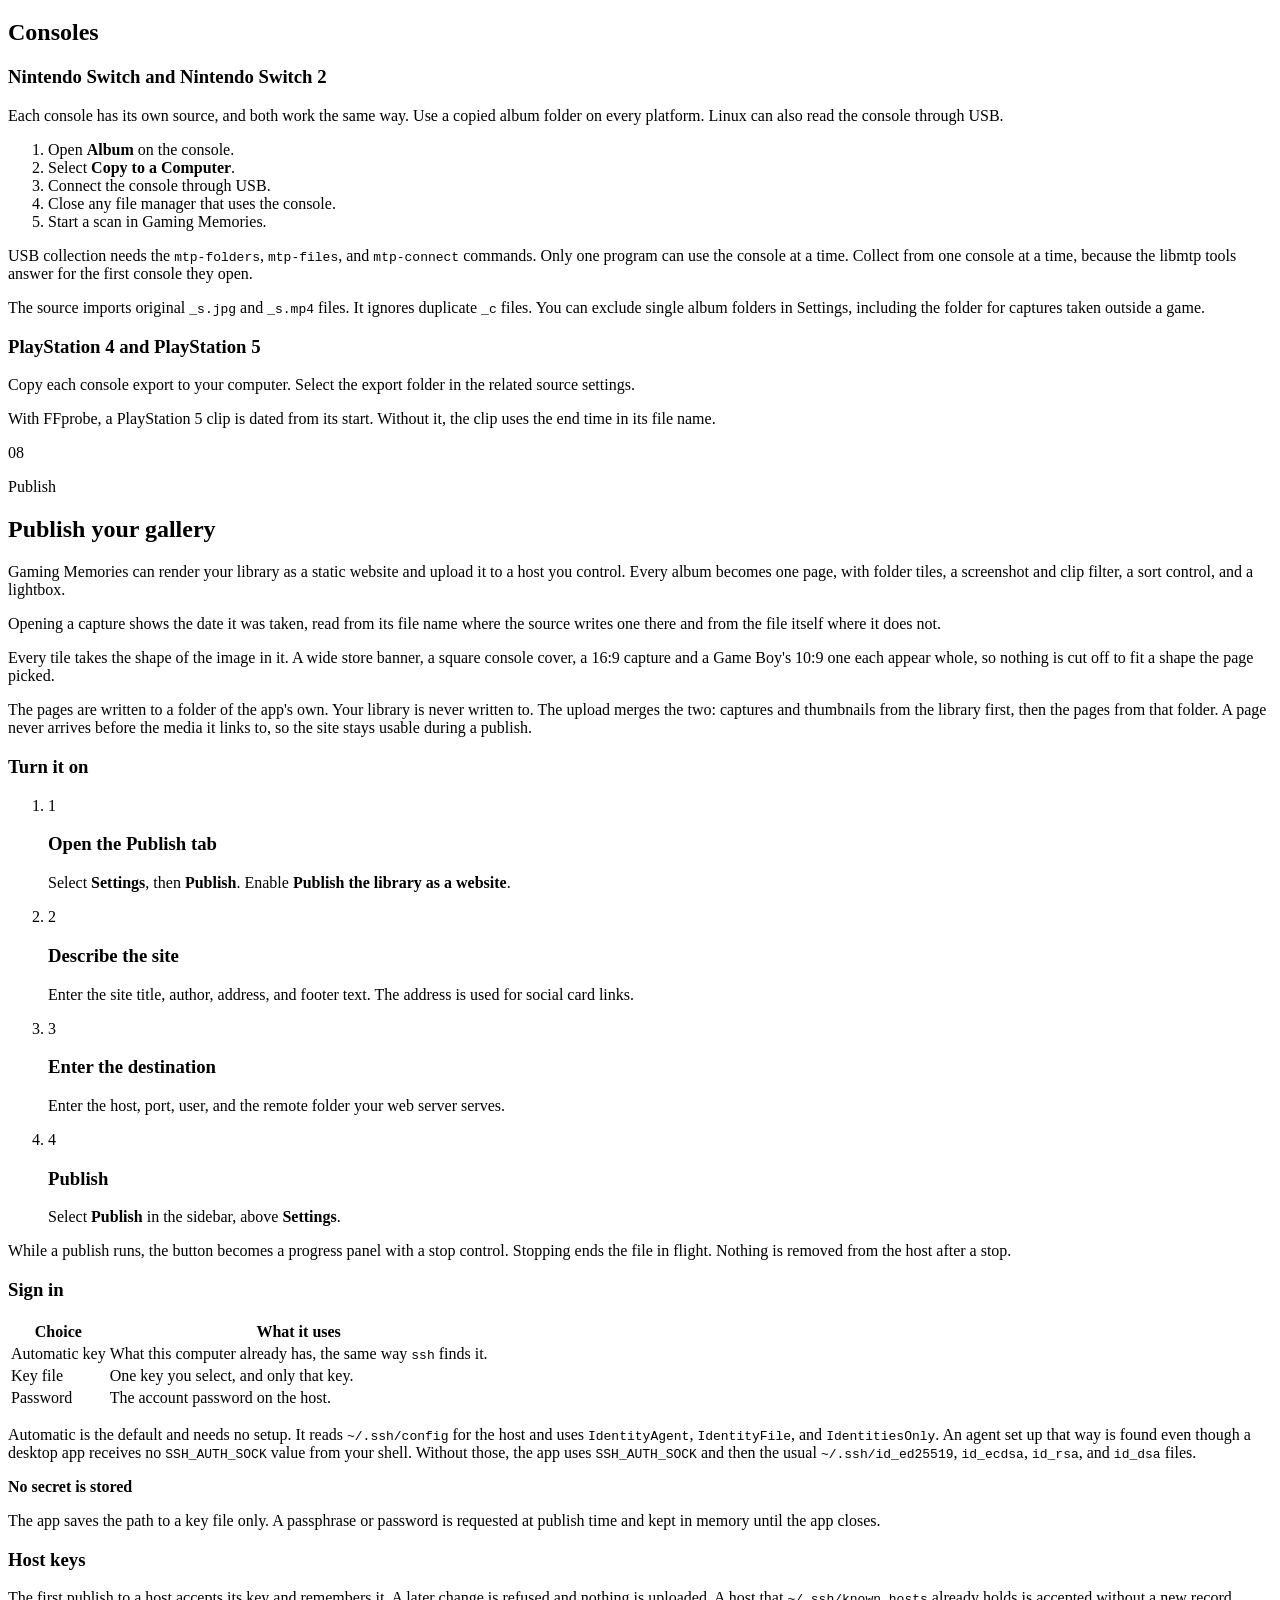
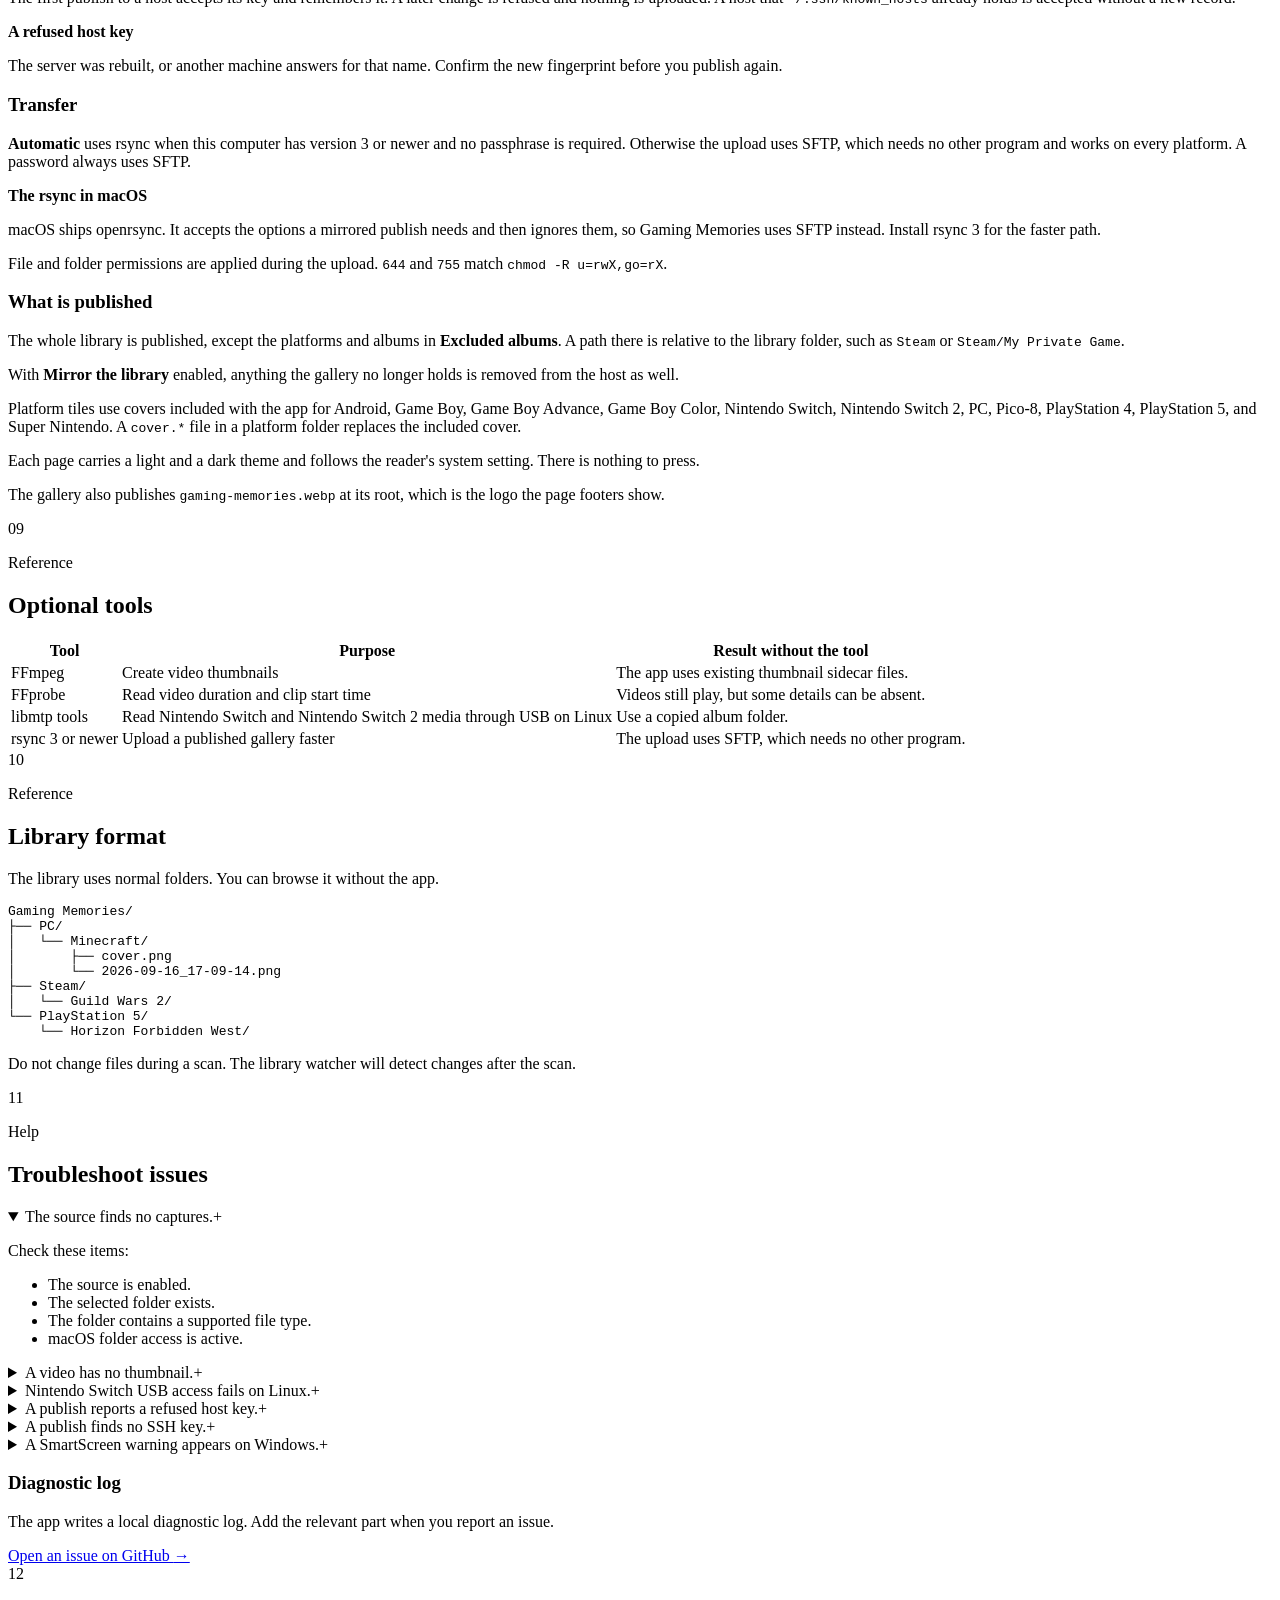
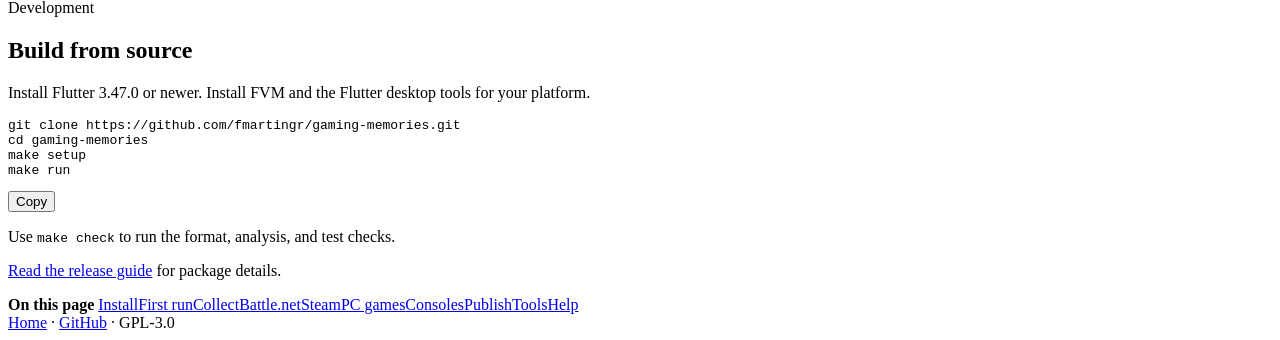
==== commit a63654df: "Ignore hidden folders in the album list (#3) Dot-prefixed folders showed up as platforms, games, and" ====
--- a/site/docs.html
+++ b/site/docs.html
@@ -110,10 +110,10 @@
         <section id="collect">
           <div class="doc-heading"><span>03</span><div><p class="kicker">Daily use</p><h2>Collect and browse captures</h2></div></div>
           <p>The scan action checks every enabled source. It copies new media into the library.</p>
-          <p>Supported PC sources add the matching bundled logo when they create a game album. They keep an existing <code>cover.*</code> file. A cover switch controls the logo for sources that have one.</p>
           <ul>
             <li>The timeline puts the newest media first.</li>
             <li>The sidebar groups albums by platform and game.</li>
+            <li>Album lists skip dot-prefixed folders. On Windows, they also skip folders with the hidden attribute.</li>
             <li>The filter can show all media, images, or videos.</li>
             <li>The sort control can reverse the date order.</li>
             <li>The detail view can zoom, pan, copy, reveal, or delete media.</li>
@@ -126,7 +126,7 @@
 
         <section id="battle-net">
           <div class="doc-heading"><span>04</span><div><p class="kicker">Sources</p><h2>Battle.net</h2></div></div>
-          <p>Battle.net imports screenshots from game folders. Each game version gets its own album.</p>
+          <p>Battle.net finds installed Diablo IV and World of Warcraft versions. Each game gets its own album.</p>
           <ol>
             <li>Open <strong>Settings</strong>.</li>
             <li>Enable <strong>Battle.net</strong>.</li>
@@ -134,10 +134,7 @@
             <li>Use a custom folder when automatic detection finds no match.</li>
           </ol>
           <p>On Windows, Diablo IV screenshots are read from <code>Pictures\Diablo IV</code> and <code>Documents\Diablo IV\Screenshots</code>. On macOS, automatic World of Warcraft detection asks for access to its installation folder.</p>
-          <p>Version folders include <code>_retail_</code>, <code>_classic_</code>, <code>_classic_era_</code>, <code>_anniversary_</code>, <code>_classic_beta_</code>, and <code>_forever_</code>. On Windows and macOS, the source checks each version's <code>Screenshots</code> folder. On Linux, select each screenshot folder in Settings.</p>
-          <p>Windows checks <code>Documents\Heroes of the Storm\Screenshots</code> and <code>Documents\Warcraft III\ScreenShots</code>. macOS checks the Heroes of the Storm folder under <code>Library/Application Support/Blizzard</code> and the Warcraft III folder under <code>Documents</code>.</p>
-          <p>Legacy Overwatch checks <code>Documents\Overwatch\ScreenShots\GameClientApp</code> on Windows. Overwatch 2 checks the separate <code>Overwatch</code> folder. Select a custom folder if your captures use another path.</p>
-          <p>The source converts TGA screenshots to PNG. World of Warcraft and Warcraft III screenshots use the date in their file names. Other games use the file modification date.</p>
+          <p>The source converts TGA screenshots to PNG. JPG and PNG screenshots keep the date from their file name.</p>
         </section>
 
         <section id="steam">
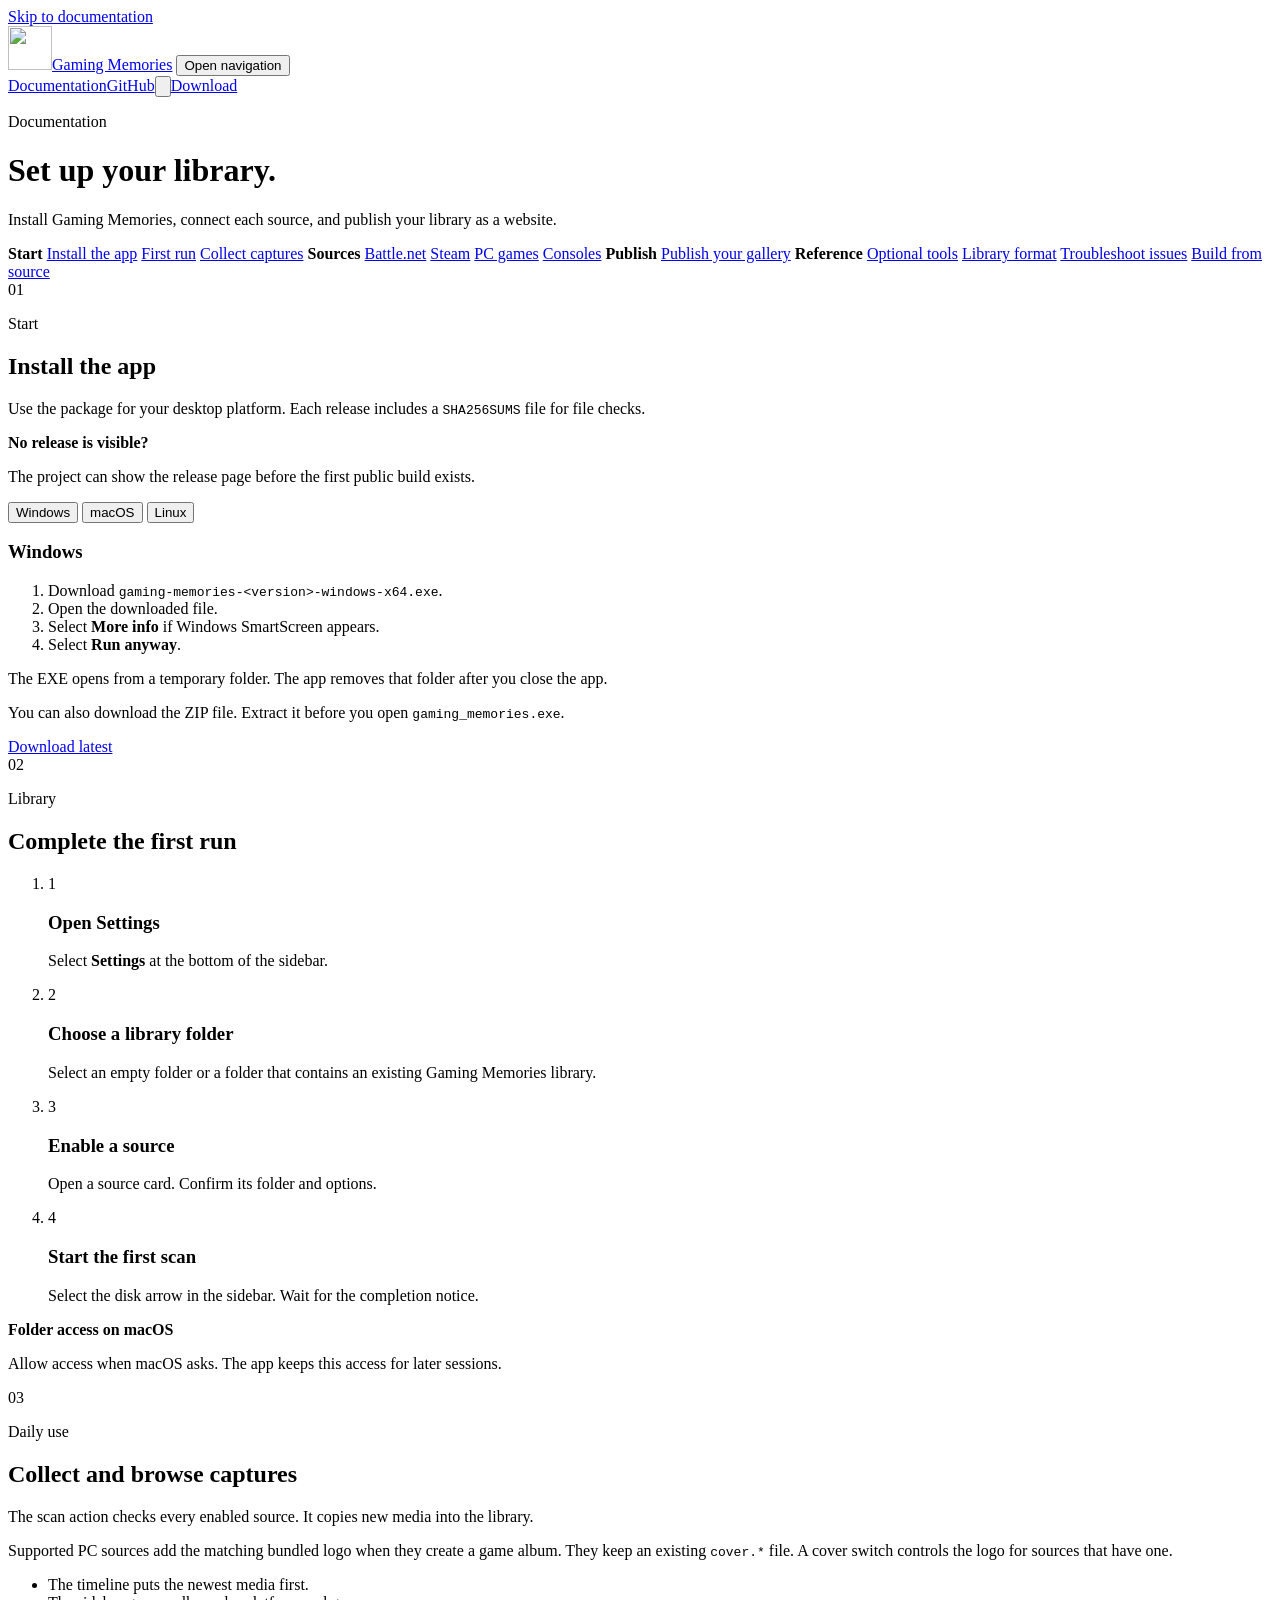
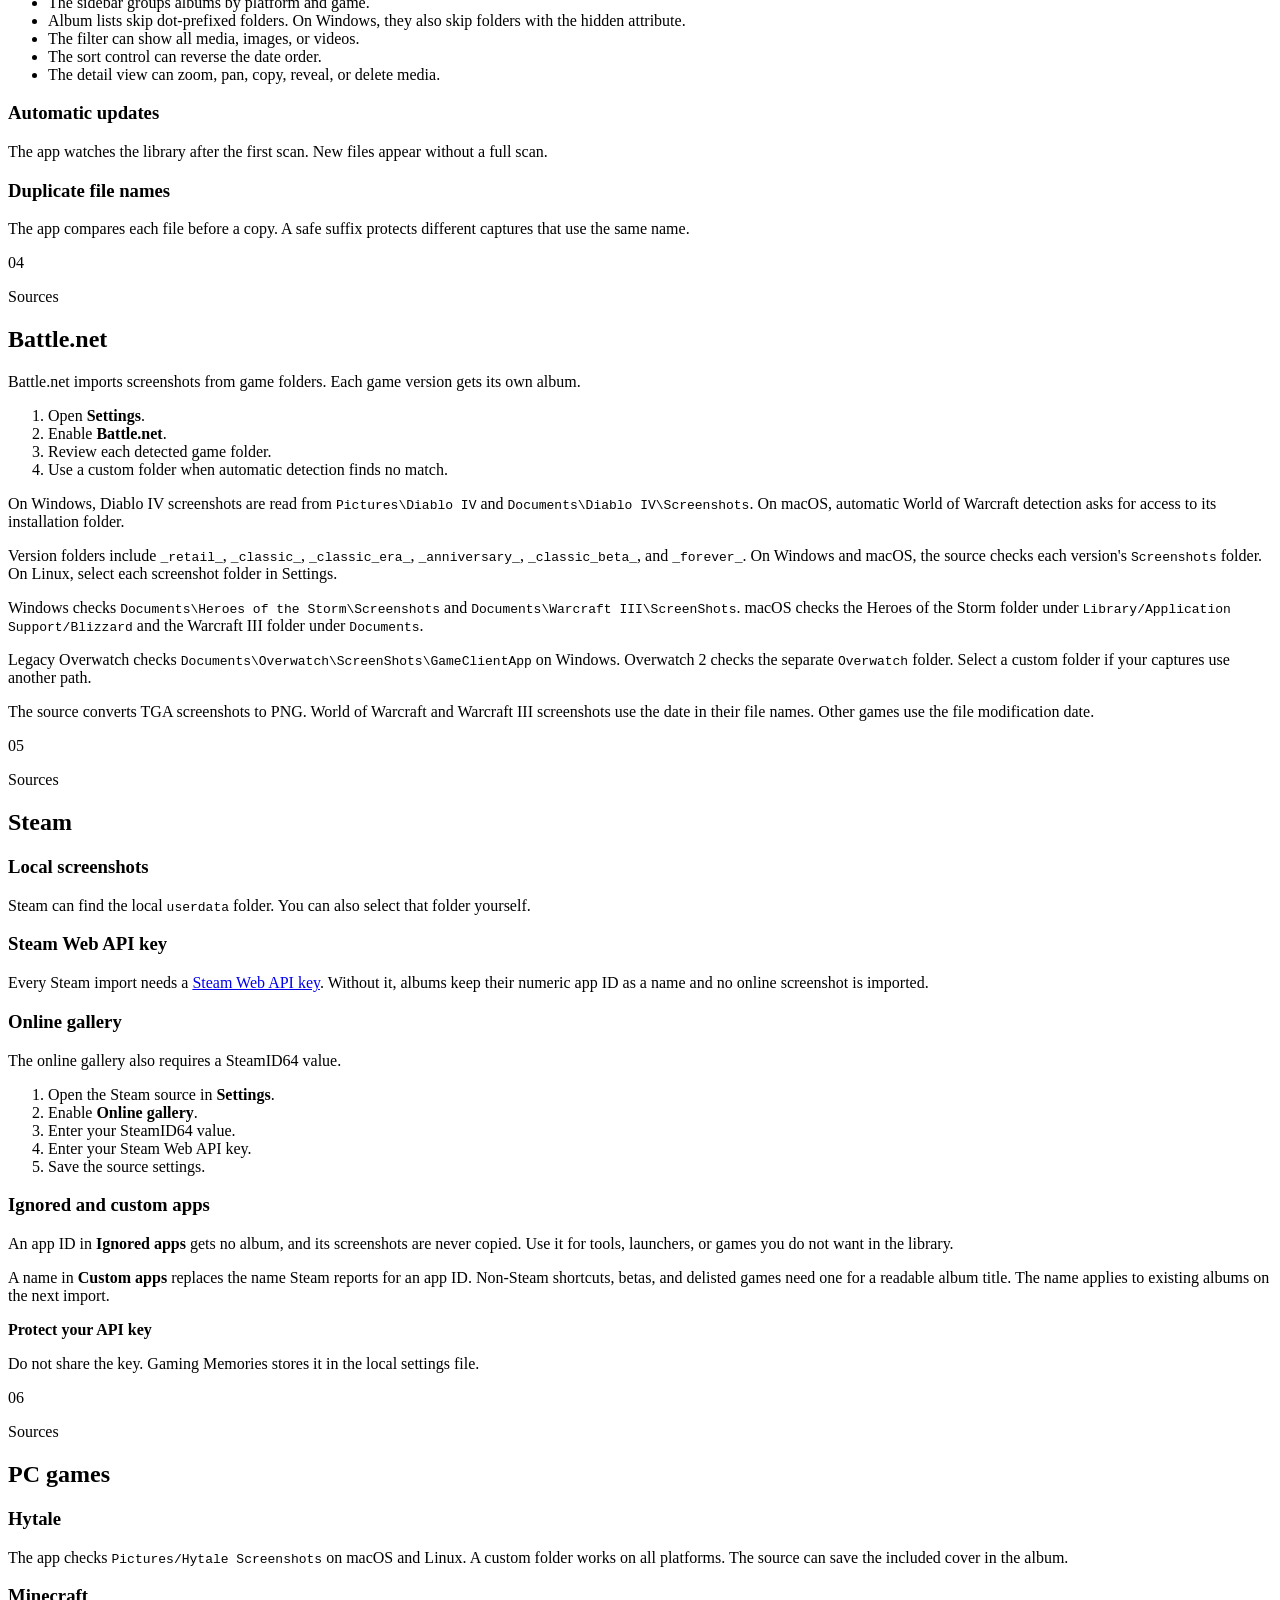
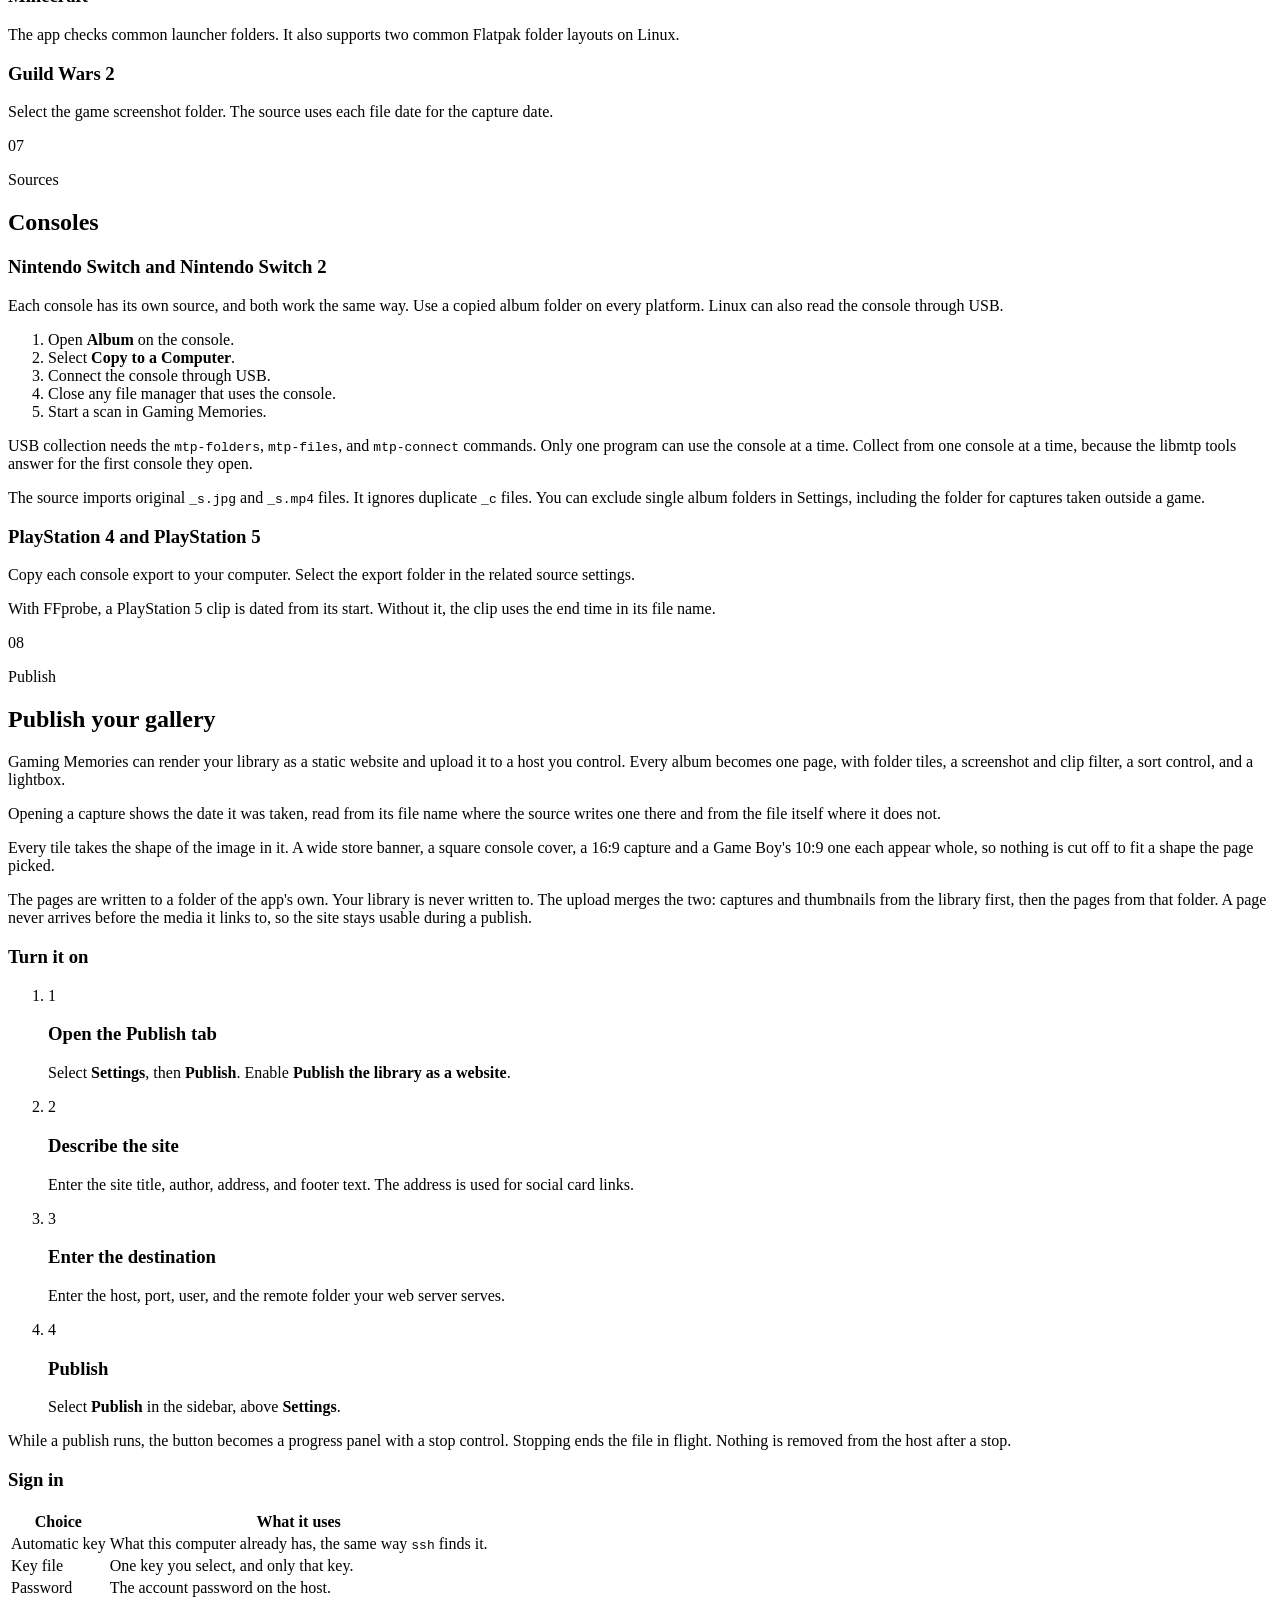
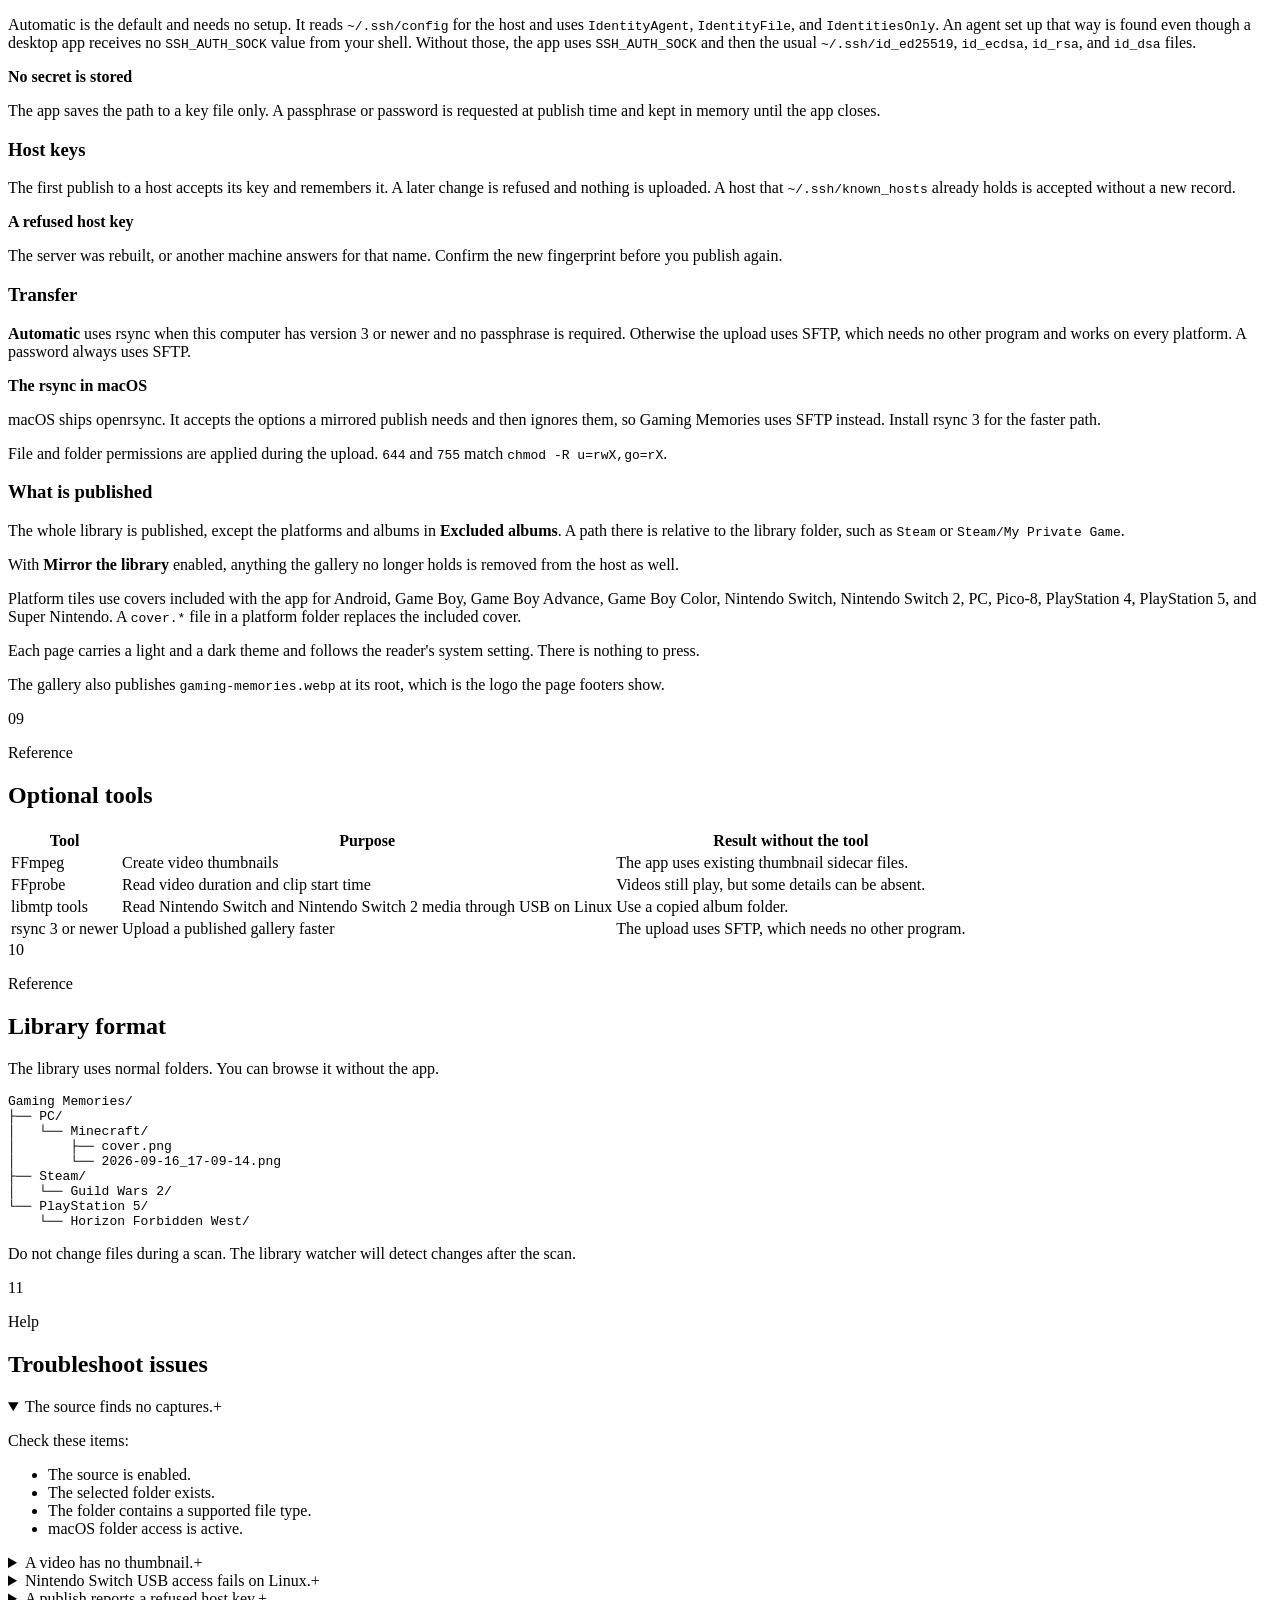
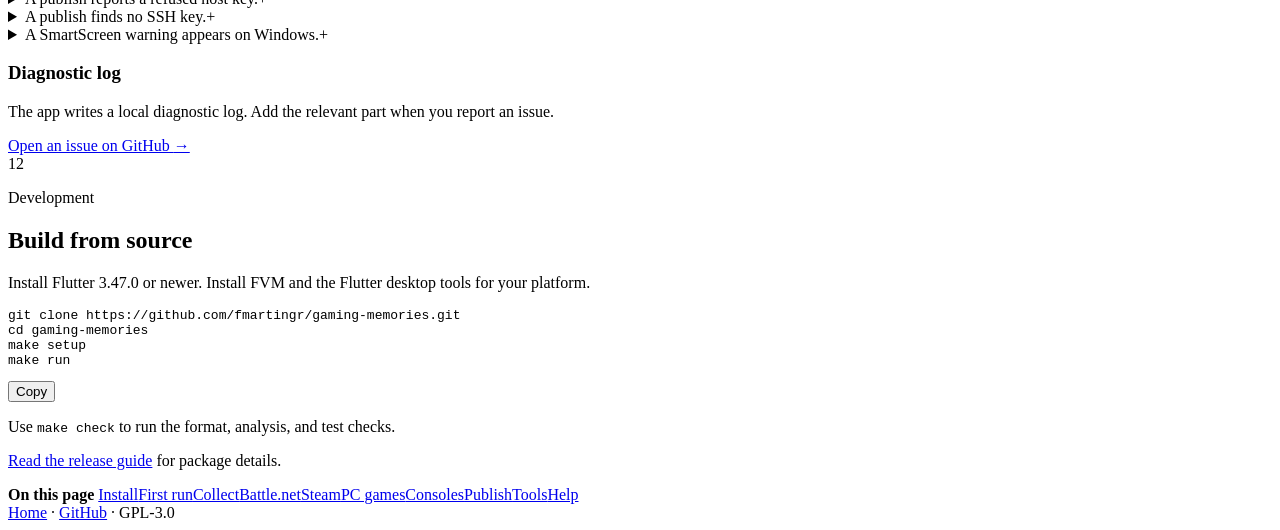
==== commit 14142a8f: "Merge latest master into wow-flavors" ====
--- a/site/docs.html
+++ b/site/docs.html
@@ -110,6 +110,7 @@
         <section id="collect">
           <div class="doc-heading"><span>03</span><div><p class="kicker">Daily use</p><h2>Collect and browse captures</h2></div></div>
           <p>The scan action checks every enabled source. It copies new media into the library.</p>
+          <p>Supported PC sources add the matching bundled logo when they create a game album. They keep an existing <code>cover.*</code> file. A cover switch controls the logo for sources that have one.</p>
           <ul>
             <li>The timeline puts the newest media first.</li>
             <li>The sidebar groups albums by platform and game.</li>
@@ -126,7 +127,7 @@
 
         <section id="battle-net">
           <div class="doc-heading"><span>04</span><div><p class="kicker">Sources</p><h2>Battle.net</h2></div></div>
-          <p>Battle.net finds installed Diablo IV and World of Warcraft versions. Each game gets its own album.</p>
+          <p>Battle.net imports screenshots from game folders. Each game version gets its own album.</p>
           <ol>
             <li>Open <strong>Settings</strong>.</li>
             <li>Enable <strong>Battle.net</strong>.</li>
@@ -134,7 +135,10 @@
             <li>Use a custom folder when automatic detection finds no match.</li>
           </ol>
           <p>On Windows, Diablo IV screenshots are read from <code>Pictures\Diablo IV</code> and <code>Documents\Diablo IV\Screenshots</code>. On macOS, automatic World of Warcraft detection asks for access to its installation folder.</p>
-          <p>The source converts TGA screenshots to PNG. JPG and PNG screenshots keep the date from their file name.</p>
+          <p>Version folders include <code>_retail_</code>, <code>_classic_</code>, <code>_classic_era_</code>, <code>_anniversary_</code>, <code>_classic_beta_</code>, and <code>_forever_</code>. On Windows and macOS, the source checks each version's <code>Screenshots</code> folder. On Linux, select each screenshot folder in Settings.</p>
+          <p>Windows checks <code>Documents\Heroes of the Storm\Screenshots</code> and <code>Documents\Warcraft III\ScreenShots</code>. macOS checks the Heroes of the Storm folder under <code>Library/Application Support/Blizzard</code> and the Warcraft III folder under <code>Documents</code>.</p>
+          <p>Legacy Overwatch checks <code>Documents\Overwatch\ScreenShots\GameClientApp</code> on Windows. Overwatch 2 checks the separate <code>Overwatch</code> folder. Select a custom folder if your captures use another path.</p>
+          <p>The source converts TGA screenshots to PNG. World of Warcraft and Warcraft III screenshots use the date in their file names. Other games use the file modification date.</p>
         </section>
 
         <section id="steam">
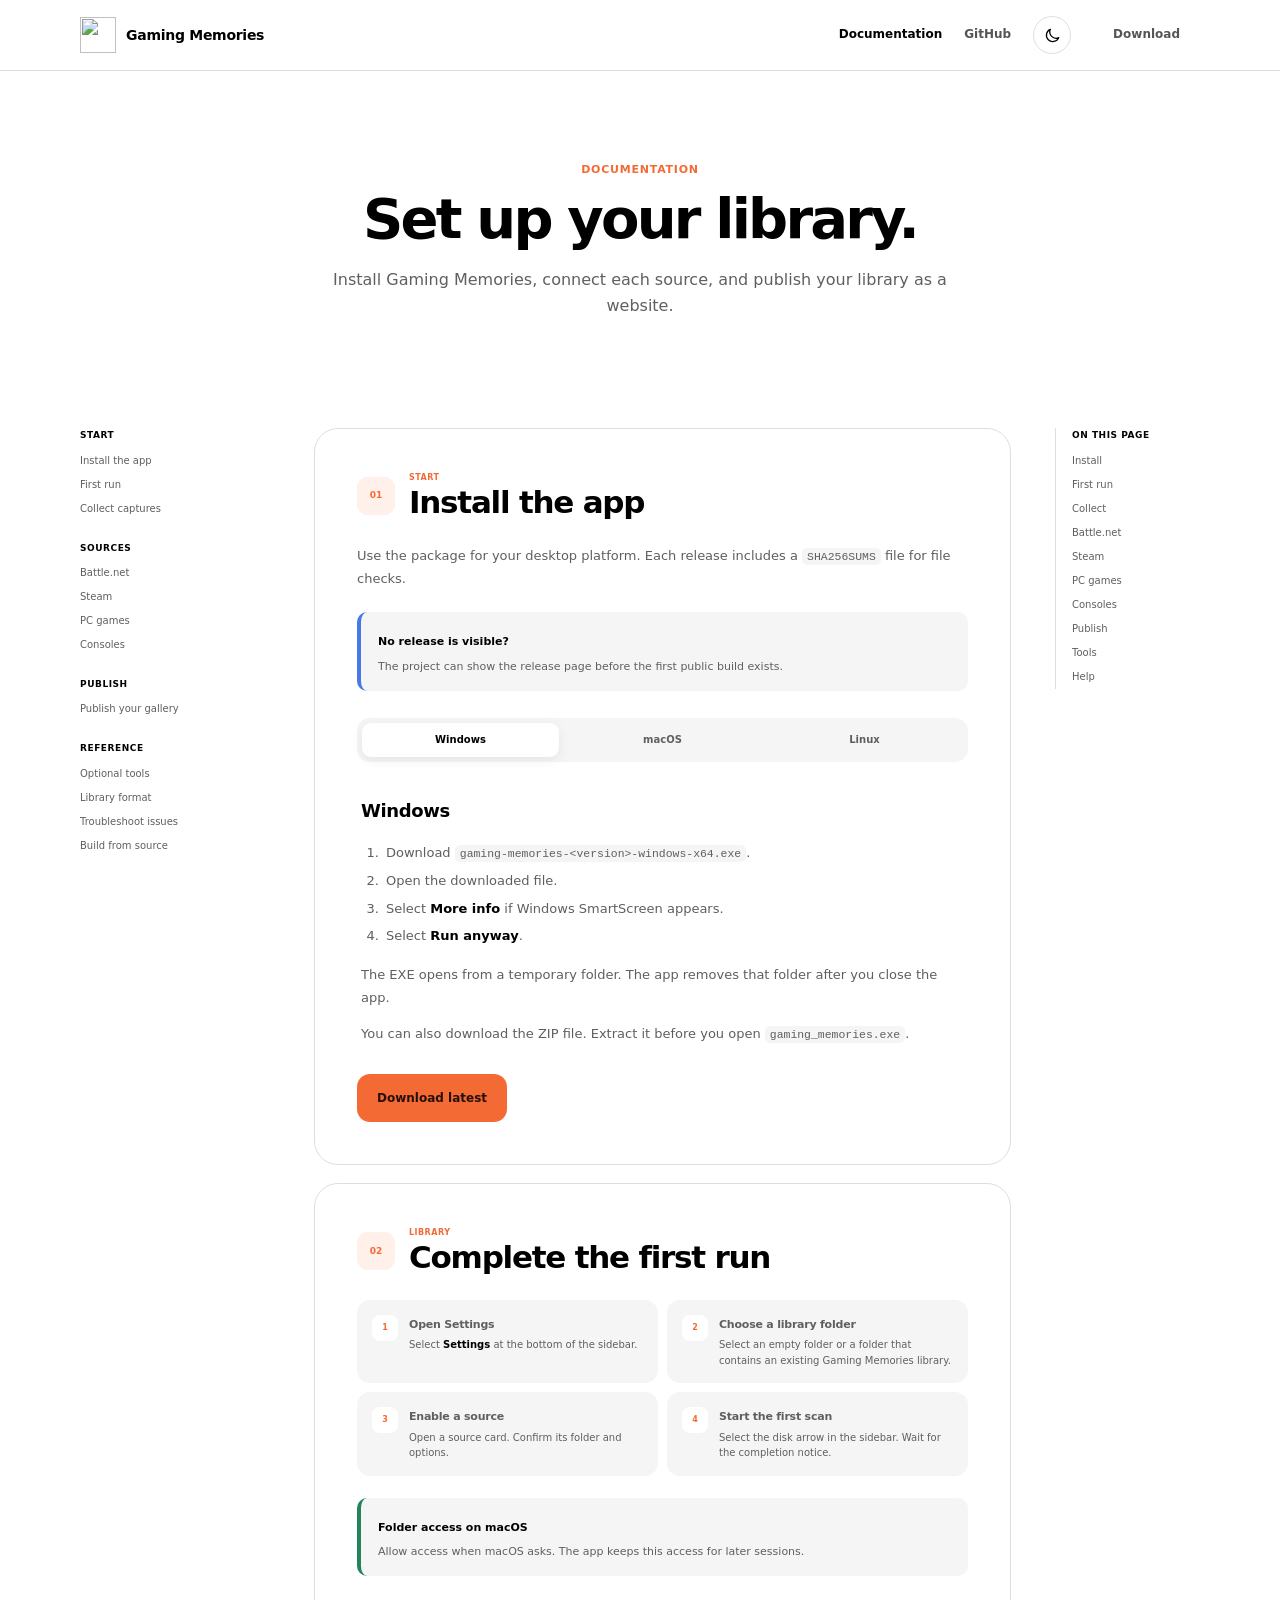
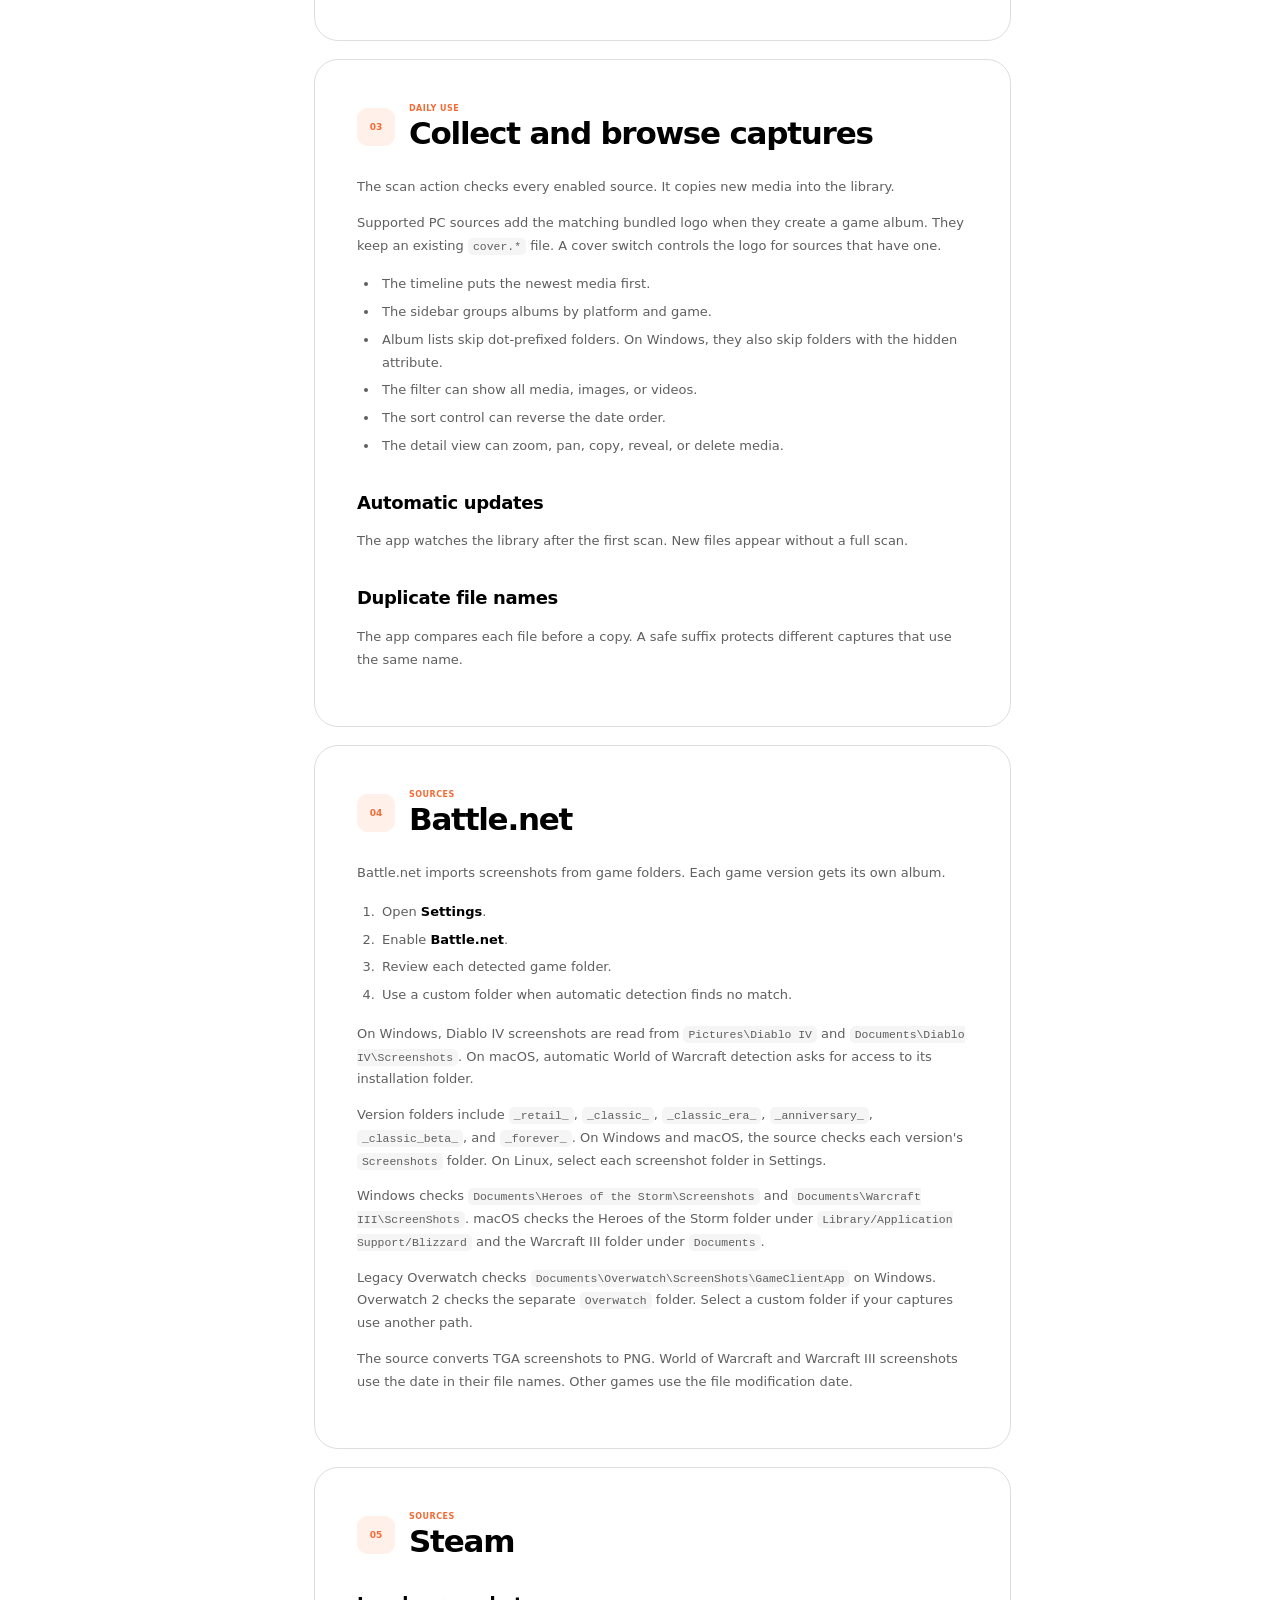
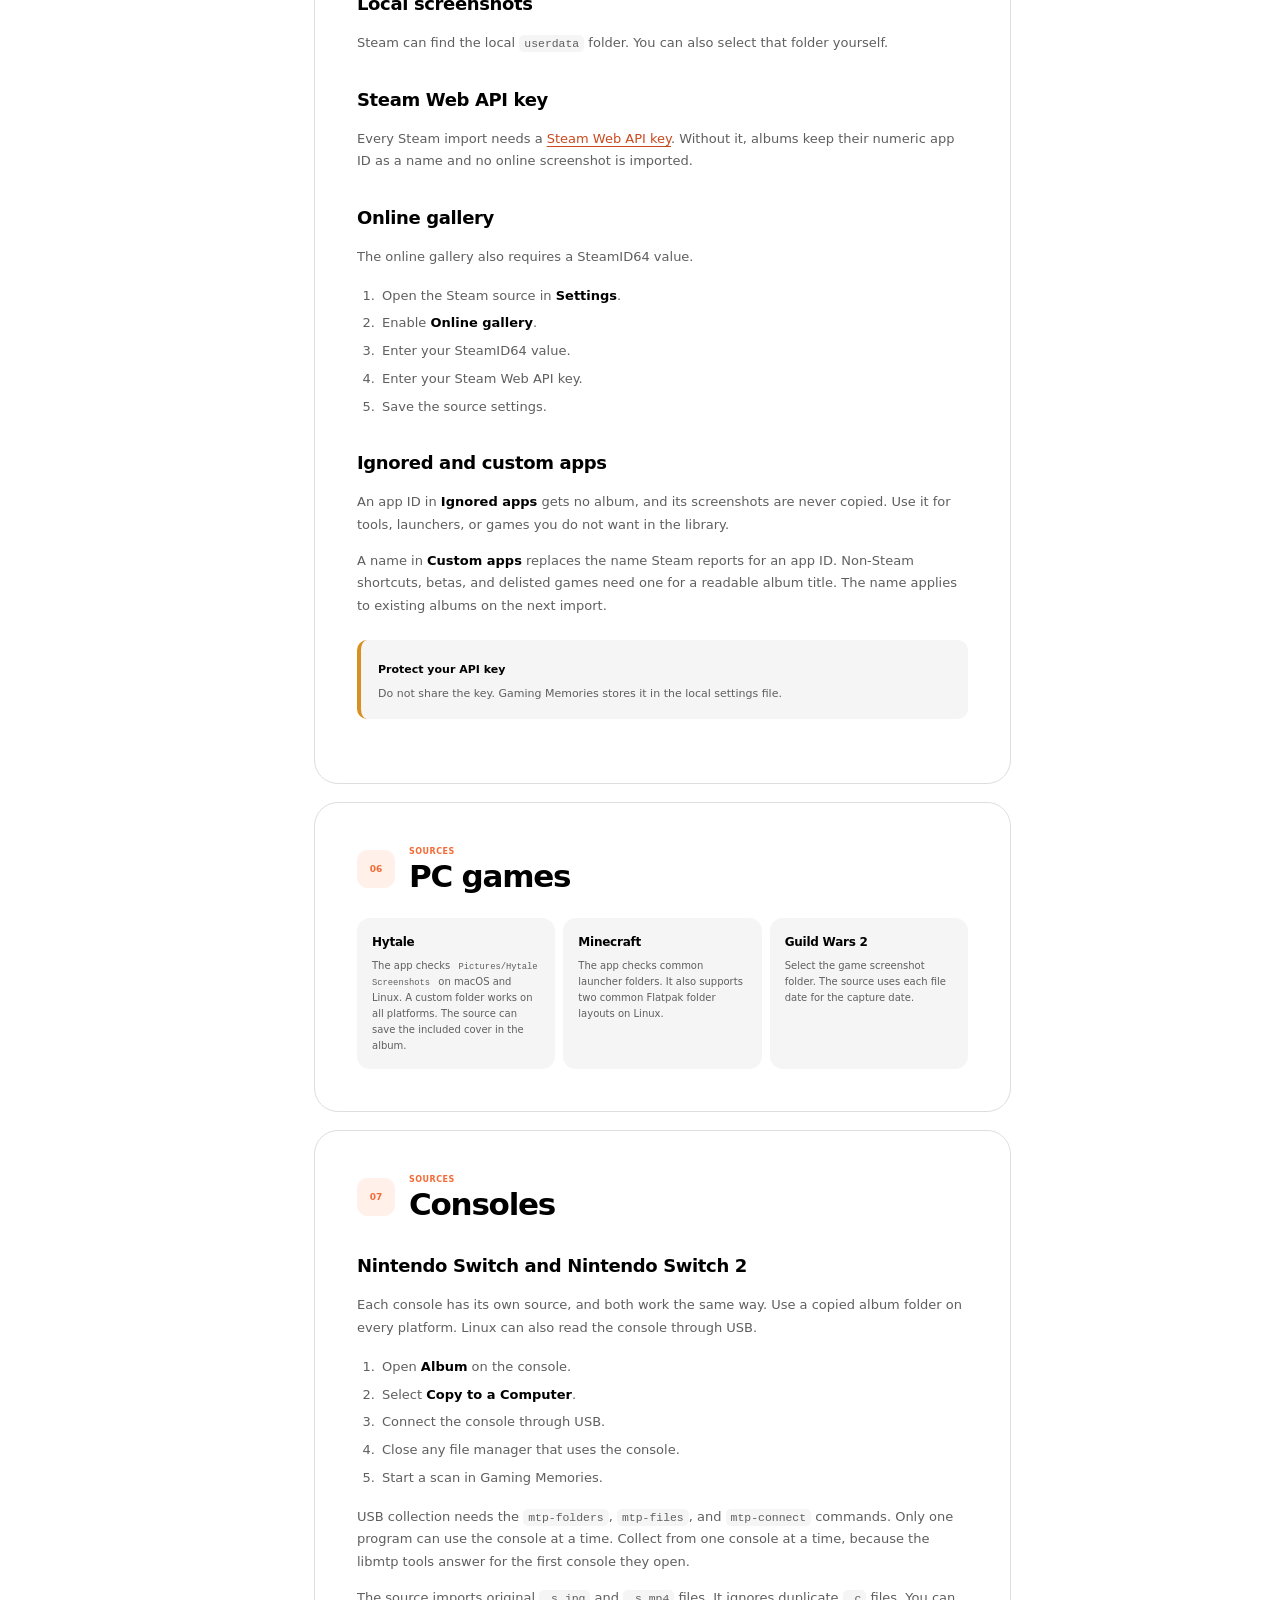
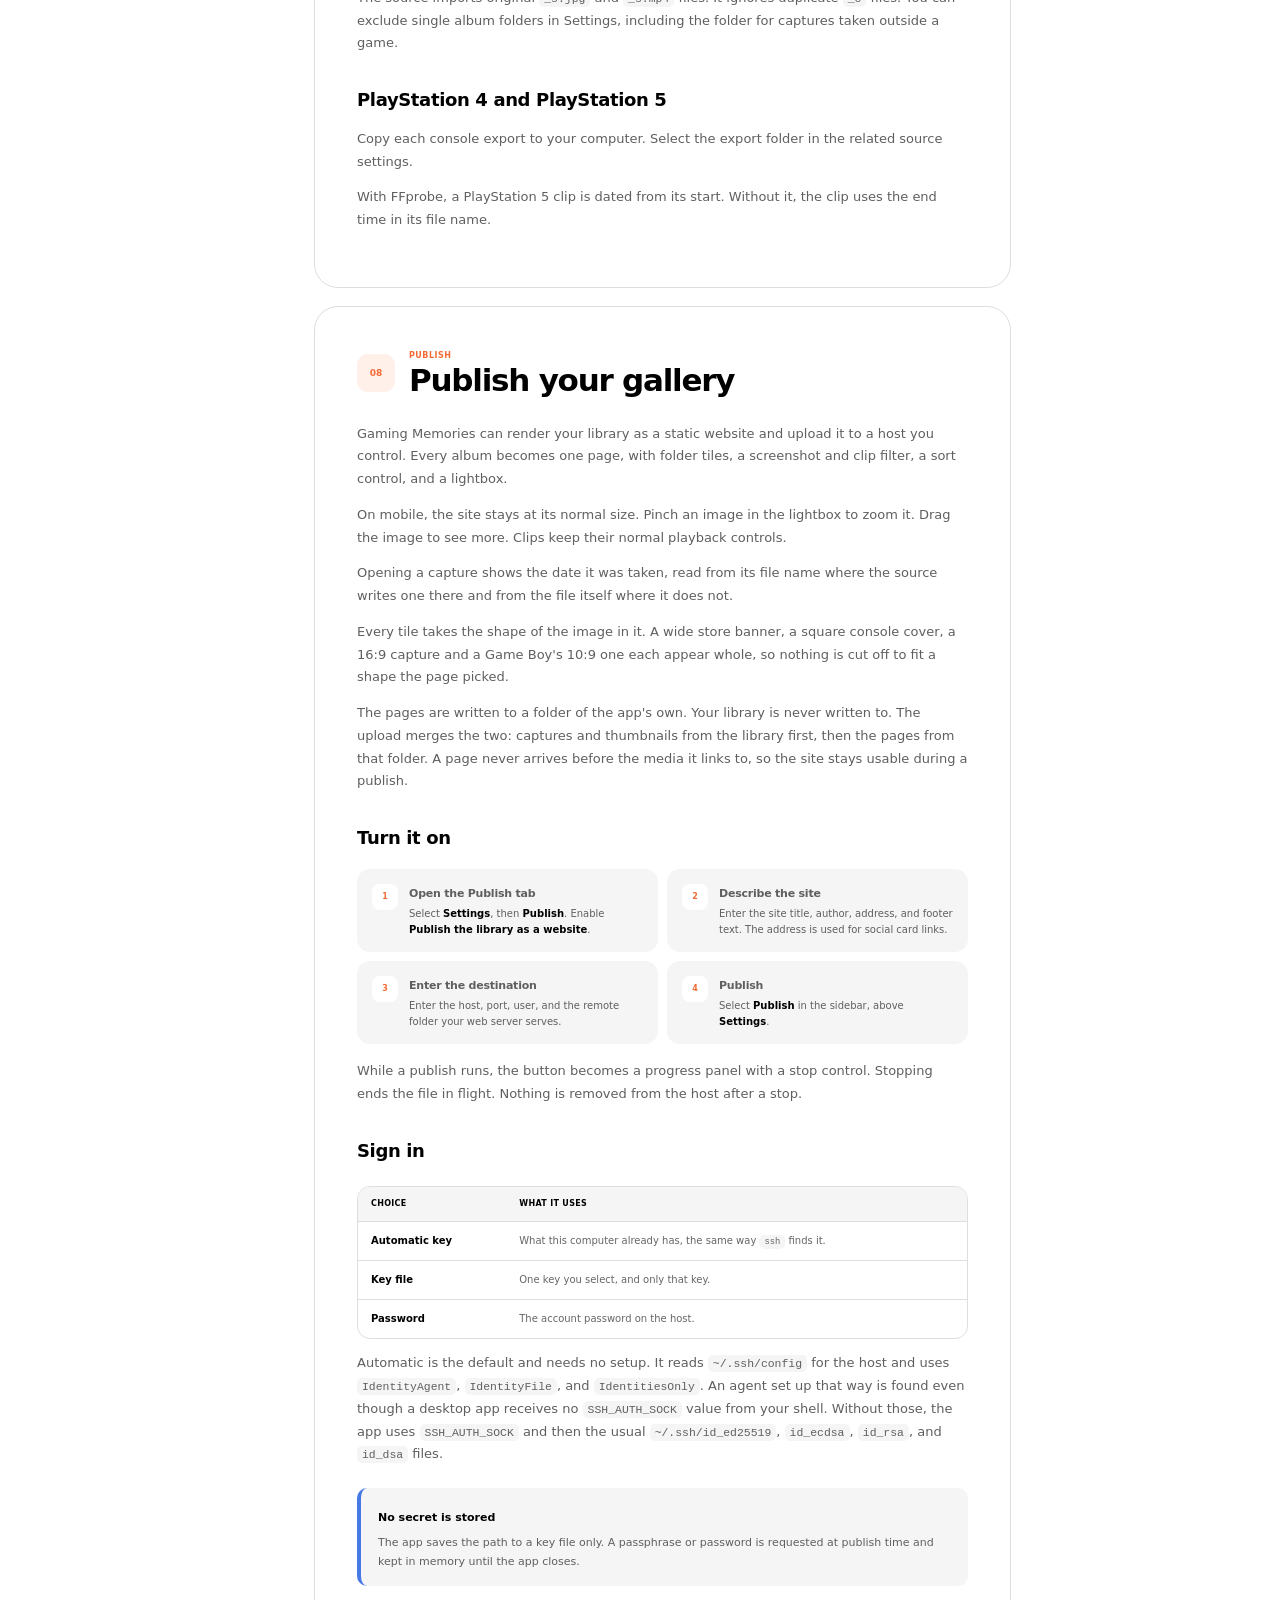
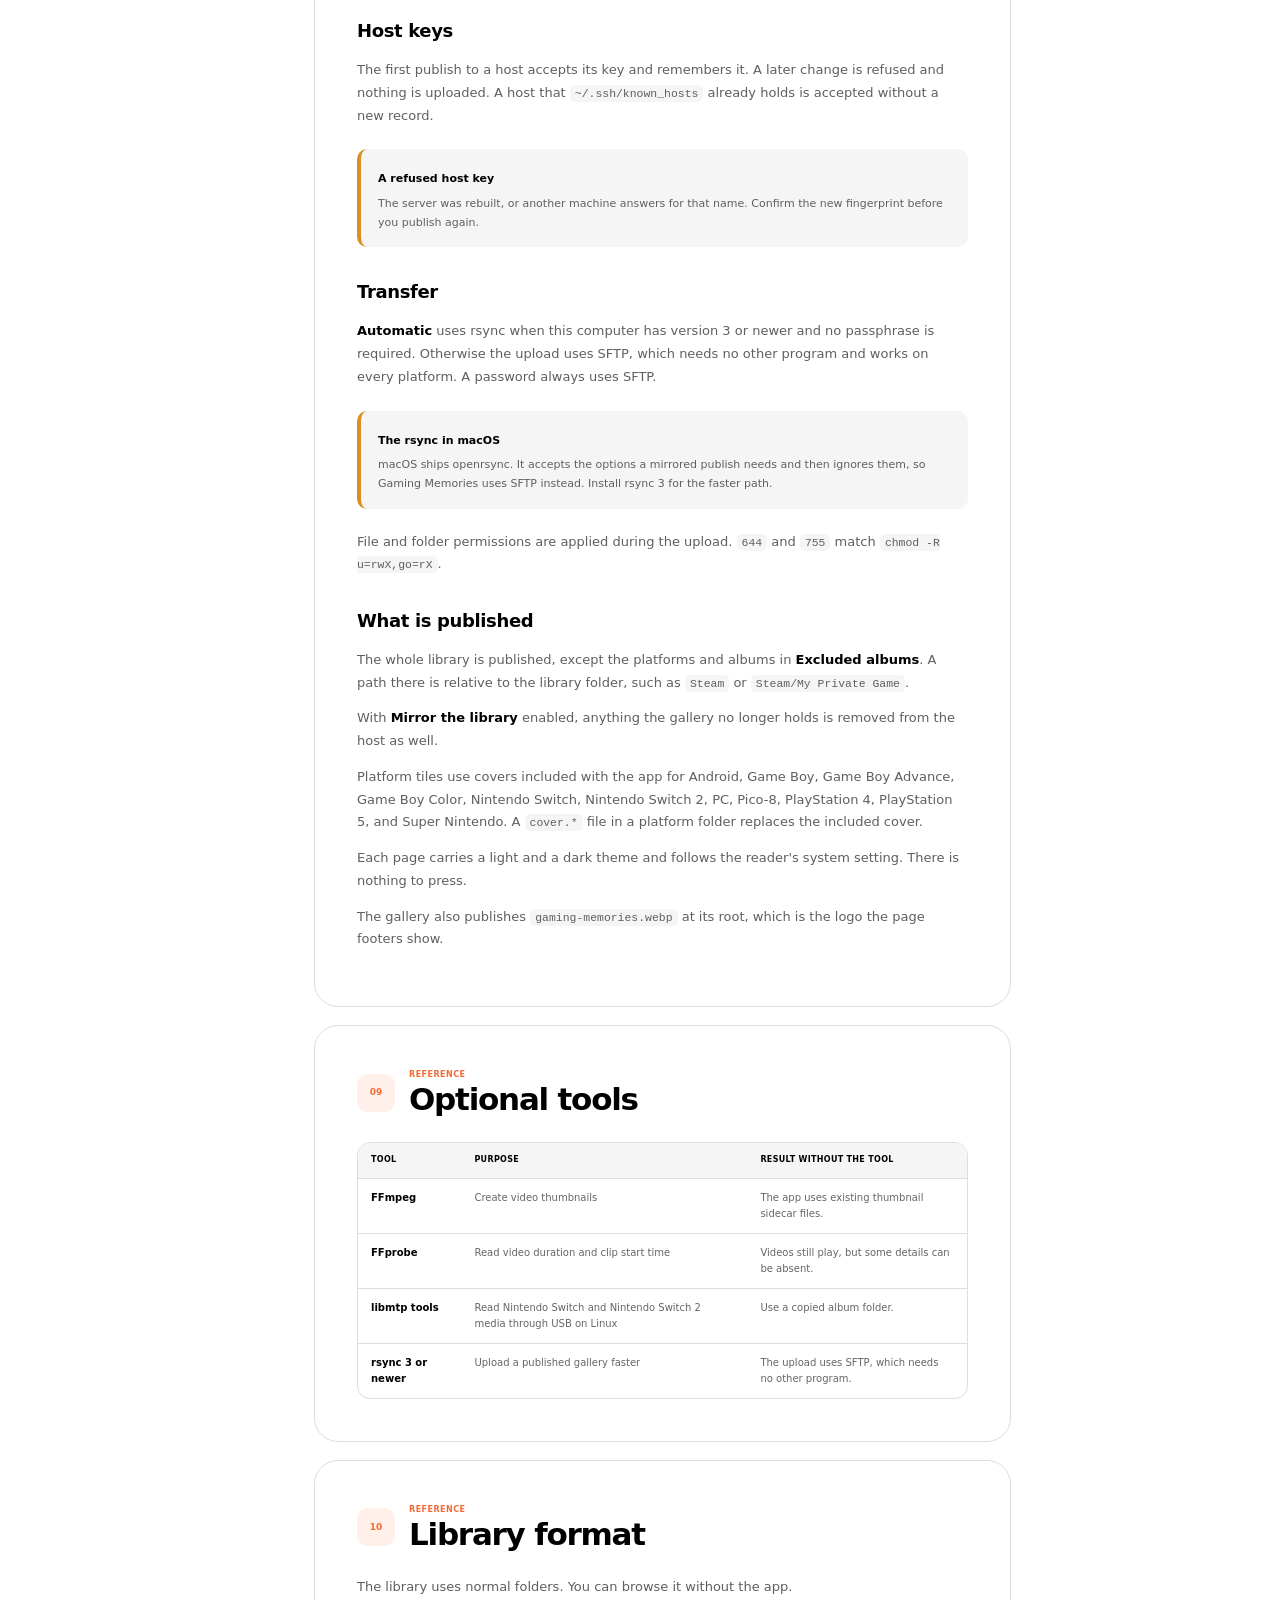
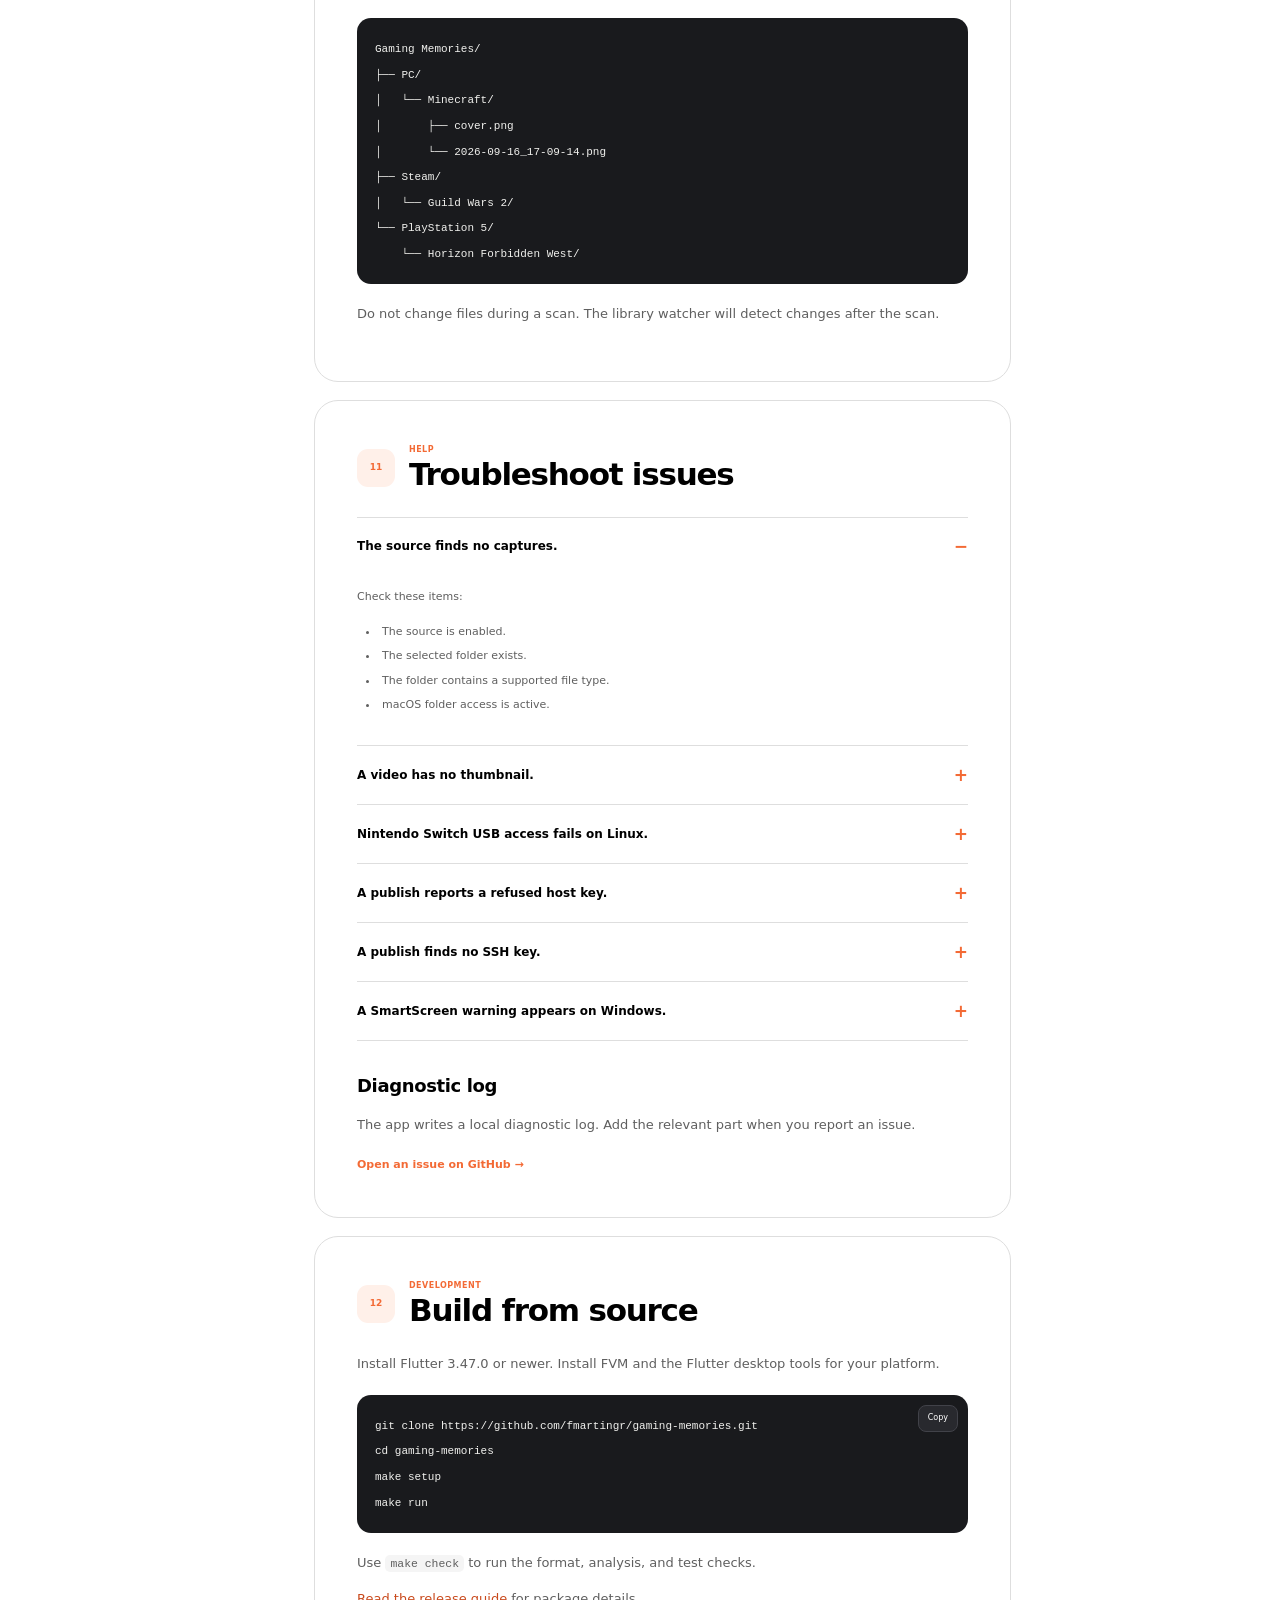
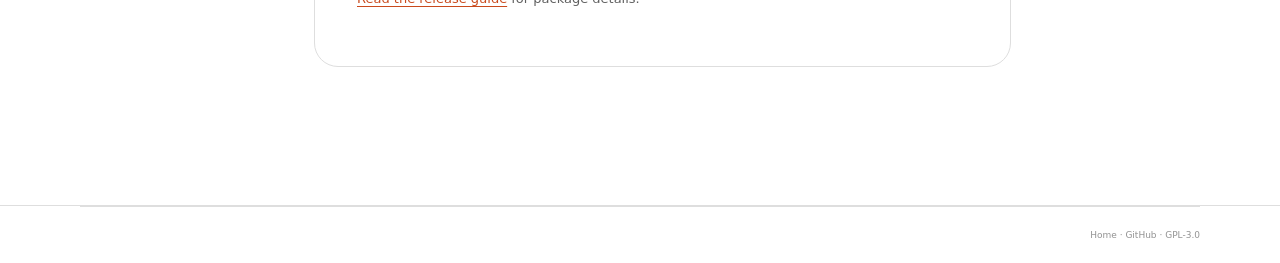
==== commit 9c09eb4d: "Limit mobile zoom to the gallery lightbox images (TQ-0082)   Published gallery pages and the project" ====
--- a/site/docs.html
+++ b/site/docs.html
@@ -2,7 +2,7 @@
 <html lang="en">
   <head>
     <meta charset="utf-8">
-    <meta name="viewport" content="width=device-width, initial-scale=1">
+    <meta name="viewport" content="width=device-width, initial-scale=1, maximum-scale=1, user-scalable=no">
     <meta name="theme-color" content="#ffffff">
     <meta name="description" content="Install Gaming Memories, connect each source, and publish your library on Windows, macOS, and Linux.">
     <title>Documentation — Gaming Memories</title>
@@ -192,6 +192,7 @@
         <section id="publish">
           <div class="doc-heading"><span>08</span><div><p class="kicker">Publish</p><h2>Publish your gallery</h2></div></div>
           <p>Gaming Memories can render your library as a static website and upload it to a host you control. Every album becomes one page, with folder tiles, a screenshot and clip filter, a sort control, and a lightbox.</p>
+          <p>On mobile, the site stays at its normal size. Pinch an image in the lightbox to zoom it. Drag the image to see more. Clips keep their normal playback controls.</p>
           <p>Opening a capture shows the date it was taken, read from its file name where the source writes one there and from the file itself where it does not.</p>
           <p>Every tile takes the shape of the image in it. A wide store banner, a square console cover, a 16:9 capture and a Game Boy's 10:9 one each appear whole, so nothing is cut off to fit a shape the page picked.</p>
           <p>The pages are written to a folder of the app's own. Your library is never written to. The upload merges the two: captures and thumbnails from the library first, then the pages from that folder. A page never arrives before the media it links to, so the site stays usable during a publish.</p>
--- a/site/styles.css
+++ b/site/styles.css
@@ -0,0 +1,262 @@
+:root {
+  color-scheme: light;
+  --bg: #ffffff;
+  --surface: #ffffff;
+  --surface-soft: #f5f5f5;
+  --text: #000000;
+  --muted: #5f5f5f;
+  --line: #dedede;
+  --orange: #f36a35;
+  --orange-soft: #fff0e9;
+  --green: #23845c;
+  --header-bg: rgba(255, 255, 255, .9);
+  --nav-muted: #555555;
+  --subtle: #929292;
+  --surface-hover: #bdbdbd;
+  --footer-muted: #929292;
+  --content-muted: #5f5f5f;
+  --table-muted: #656565;
+  --inverse-bg: #000000;
+  --inverse-text: #ffffff;
+  --shell: 1120px;
+}
+
+:root[data-theme="dark"] {
+  color-scheme: dark;
+  --bg: #000000;
+  --surface: #0d0d0d;
+  --surface-soft: #171717;
+  --text: #ffffff;
+  --muted: #a3a3a3;
+  --line: #2d2d2d;
+  --orange: #ff743d;
+  --orange-soft: #29140d;
+  --green: #55c88e;
+  --header-bg: rgba(0, 0, 0, .9);
+  --nav-muted: #b0b0b0;
+  --subtle: #858585;
+  --surface-hover: #505050;
+  --footer-muted: #777777;
+  --content-muted: #b0b0b0;
+  --table-muted: #b3b3b3;
+  --inverse-bg: #ffffff;
+  --inverse-text: #000000;
+}
+
+@media (prefers-color-scheme: dark) {
+  :root:not([data-theme="light"]) {
+    color-scheme: dark;
+    --bg: #000000;
+    --surface: #0d0d0d;
+    --surface-soft: #171717;
+    --text: #ffffff;
+    --muted: #a3a3a3;
+    --line: #2d2d2d;
+    --orange: #ff743d;
+    --orange-soft: #29140d;
+    --green: #55c88e;
+    --header-bg: rgba(0, 0, 0, .9);
+    --nav-muted: #b0b0b0;
+    --subtle: #858585;
+    --surface-hover: #505050;
+    --footer-muted: #777777;
+    --content-muted: #b0b0b0;
+    --table-muted: #b3b3b3;
+    --inverse-bg: #ffffff;
+    --inverse-text: #000000;
+  }
+}
+
+* { box-sizing: border-box; }
+html { scroll-behavior: smooth; scroll-padding-top: 84px; }
+@media (any-pointer: coarse) { html { touch-action: pan-x pan-y; } }
+body { margin: 0; overflow-x: hidden; background: var(--bg); color: var(--text); font-family: Inter, ui-sans-serif, system-ui, -apple-system, BlinkMacSystemFont, "Segoe UI", sans-serif; font-size: 16px; line-height: 1.6; -webkit-font-smoothing: antialiased; }
+::selection { background: var(--orange); color: #000000; }
+a { color: inherit; text-decoration: none; }
+img { display: block; max-width: 100%; }
+button { font: inherit; }
+.shell { width: min(calc(100% - 40px), var(--shell)); margin-inline: auto; }
+.sr-only { position: absolute; width: 1px; height: 1px; padding: 0; overflow: hidden; clip: rect(0, 0, 0, 0); white-space: nowrap; border: 0; }
+.skip-link { position: fixed; z-index: 1000; top: 10px; left: 10px; padding: 9px 14px; border-radius: 10px; background: var(--inverse-bg); color: var(--inverse-text); transform: translateY(-150%); }
+.skip-link:focus { transform: translateY(0); }
+
+.site-header { position: sticky; z-index: 100; top: 0; border-bottom: 1px solid var(--line); background: var(--header-bg); backdrop-filter: blur(14px); }
+.nav { display: flex; min-height: 70px; align-items: center; justify-content: space-between; }
+.brand { display: inline-flex; align-items: center; gap: 10px; font-size: 14px; font-weight: 750; letter-spacing: -.02em; }
+.brand img { width: 36px; height: 36px; object-fit: contain; }
+.nav-links { display: flex; align-items: center; gap: 22px; color: var(--nav-muted); font-size: 12px; font-weight: 650; }
+.nav-links > a:not(.nav-download):hover, .nav-links > a.current { color: var(--text); }
+.nav-download { padding: 9px 15px; border-radius: 999px; background: var(--inverse-bg); color: var(--inverse-text); }
+.nav-download:hover { background: var(--orange); }
+.nav-toggle { display: none; width: 40px; height: 40px; border: 1px solid var(--line); border-radius: 12px; background: var(--surface); }
+.nav-toggle > span:not(.sr-only) { display: block; width: 17px; height: 1.5px; margin: 5px auto; background: var(--text); }
+.theme-toggle { display: grid; width: 38px; height: 38px; flex: 0 0 38px; place-items: center; padding: 0; border: 1px solid var(--line); border-radius: 50%; background: var(--surface); color: var(--text); cursor: pointer; transition: border-color .18s ease, background .18s ease; }
+.theme-toggle:hover { border-color: var(--surface-hover); background: var(--surface-soft); }
+.theme-icon { width: 17px; height: 17px; fill: none; stroke: currentColor; stroke-linecap: round; stroke-linejoin: round; stroke-width: 1.8; }
+.theme-icon-sun { display: none; }
+:root[data-theme="dark"] .theme-icon-moon { display: none; }
+:root[data-theme="dark"] .theme-icon-sun { display: block; }
+
+@media (prefers-color-scheme: dark) {
+  :root:not([data-theme="light"]) .theme-icon-moon { display: none; }
+  :root:not([data-theme="light"]) .theme-icon-sun { display: block; }
+}
+
+.hero { padding-top: 90px; padding-bottom: 120px; }
+.hero-copy { max-width: 790px; margin: 0 auto 68px; text-align: center; }
+.hero h1 { margin: 0; font-size: clamp(52px, 7vw, 82px); font-weight: 760; letter-spacing: -.065em; line-height: .99; }
+.hero h1 em { color: var(--orange); font-style: normal; }
+.hero-copy > p { max-width: 650px; margin: 24px auto 0; color: var(--muted); font-size: 18px; line-height: 1.65; }
+.hero-actions { display: flex; justify-content: center; gap: 10px; margin-top: 30px; }
+.hero-copy > small { display: block; margin-top: 15px; color: var(--subtle); font-size: 10px; }
+
+.button { display: inline-flex; min-height: 48px; align-items: center; justify-content: center; gap: 22px; padding: 0 19px; border: 1px solid transparent; border-radius: 13px; font-size: 12px; font-weight: 720; transition: background .18s ease, border-color .18s ease, transform .18s ease; }
+.button:hover { transform: translateY(-2px); }
+.button-primary { background: var(--orange); color: #241008; }
+.button-primary:hover { background: #e75b28; }
+.button-secondary { border-color: var(--line); background: var(--surface); }
+.button-secondary:hover { border-color: var(--surface-hover); }
+.product-figure { margin: 0; }
+.screenshot-carousel { position: relative; overflow: hidden; aspect-ratio: 2930 / 1984; border-radius: 24px; }
+.screenshot-slide { position: absolute; inset: 0; z-index: 0; opacity: 0; transition: opacity .8s ease; }
+.screenshot-slide.is-active { z-index: 1; opacity: 1; }
+.screenshot-image { width: 100%; height: 100%; object-fit: cover; }
+.screenshot-image-dark { display: none; }
+
+:root[data-theme="dark"] .screenshot-image-light { display: none; }
+:root[data-theme="dark"] .screenshot-image-dark { display: block; }
+
+@media (prefers-color-scheme: dark) {
+  :root:not([data-theme="light"]) .screenshot-image-light { display: none; }
+  :root:not([data-theme="light"]) .screenshot-image-dark { display: block; }
+}
+
+.site-footer { padding-top: 55px; border-top: 1px solid var(--line); background: var(--surface); }
+.footer-main { display: flex; align-items: center; justify-content: space-between; padding-bottom: 45px; }
+.footer-main nav { display: flex; gap: 22px; color: var(--muted); font-size: 11px; font-weight: 650; }
+.footer-main nav a:hover { color: var(--text); }
+.footer-bottom { display: flex; min-height: 58px; align-items: center; justify-content: flex-end; border-top: 1px solid var(--line); color: var(--footer-muted); font-size: 9px; }
+
+.button:focus-visible, .nav-toggle:focus-visible, .copy-button:focus-visible, .platform-tabs button:focus-visible, summary:focus-visible, a:focus-visible { outline: 3px solid rgba(243,106,53,.28); outline-offset: 3px; }
+.js [data-reveal] { opacity: 0; transform: translateY(15px); transition: opacity .5s ease, transform .5s ease; }
+.js [data-reveal].revealed { opacity: 1; transform: translateY(0); }
+
+/* Documentation */
+.docs-page { background: var(--bg); }
+.docs-hero { padding: 90px 0 70px; text-align: center; }
+.docs-hero .kicker { margin: 0 0 10px; color: var(--orange); font-size: 11px; font-weight: 750; letter-spacing: .07em; text-transform: uppercase; }
+.docs-hero h1 { max-width: 760px; margin: 0 auto; font-size: clamp(38px, 5vw, 56px); font-weight: 730; letter-spacing: -.05em; line-height: 1.08; }
+.docs-hero > .shell > p:last-child { max-width: 630px; margin: 18px auto 0; color: var(--muted); font-size: 16px; }
+.docs-layout { display: grid; grid-template-columns: 190px minmax(0, 720px) 145px; justify-content: space-between; gap: 44px; padding-top: 40px; padding-bottom: 120px; }
+.docs-sidebar, .docs-on-page { position: sticky; top: 100px; align-self: start; max-height: calc(100vh - 120px); overflow: auto; }
+.docs-sidebar nav, .docs-on-page { display: flex; flex-direction: column; }
+.docs-sidebar b, .docs-on-page b { margin: 20px 0 6px; color: var(--text); font-size: 9px; letter-spacing: .06em; text-transform: uppercase; }
+.docs-sidebar b:first-child, .docs-on-page b:first-child { margin-top: 0; }
+.docs-sidebar a, .docs-on-page a { padding: 4px 0; color: var(--muted); font-size: 10px; }
+.docs-sidebar a:hover, .docs-on-page a:hover { color: var(--orange); }
+.docs-on-page { padding-left: 16px; border-left: 1px solid var(--line); }
+.docs-content { min-width: 0; }
+.docs-content > section { margin-bottom: 18px; padding: 42px; border: 1px solid var(--line); border-radius: 24px; background: var(--surface); }
+.doc-heading { display: flex; align-items: center; gap: 14px; margin-bottom: 25px; }
+.doc-heading > span { display: grid; width: 38px; height: 38px; flex: 0 0 38px; place-items: center; border-radius: 11px; background: var(--orange-soft); color: var(--orange); font-size: 9px; font-weight: 800; }
+.doc-heading .kicker { margin: 0; color: var(--orange); font-size: 8px; font-weight: 750; letter-spacing: .06em; text-transform: uppercase; }
+.docs-content h2 { margin: 0; font-size: 31px; letter-spacing: -.04em; line-height: 1.12; }
+.docs-content h3 { margin: 31px 0 9px; font-size: 18px; letter-spacing: -.02em; }
+.docs-content p, .docs-content li { color: var(--content-muted); font-size: 13px; line-height: 1.75; }
+.docs-content strong { color: var(--text); }
+.docs-content a:not(.button):not(.text-link) { color: #c94a1d; text-decoration: underline; text-underline-offset: 3px; }
+.docs-content code { padding: 2px 5px; border-radius: 5px; background: var(--surface-soft); font-family: "SFMono-Regular", Consolas, monospace; font-size: .88em; }
+.docs-content pre { overflow-x: auto; margin: 19px 0; padding: 18px; border-radius: 14px; background: #191a1d; color: #f1f1ee; }
+.docs-content pre code { padding: 0; background: transparent; color: inherit; font-size: 11px; line-height: 1.7; }
+.docs-content ul, .docs-content ol { padding-left: 22px; }
+.docs-content li { margin: 5px 0; padding-left: 3px; }
+.doc-callout { margin: 22px 0; padding: 15px 17px; border-left: 4px solid var(--orange); border-radius: 10px; background: var(--surface-soft); }
+.doc-callout.info { border-left-color: #4678e6; }
+.doc-callout.tip { border-left-color: var(--green); }
+.doc-callout.warning { border-left-color: #d89023; }
+.doc-callout b { font-size: 11px; }
+.doc-callout p { margin: 4px 0 0; font-size: 11px; }
+.platform-tabs { display: flex; gap: 5px; margin-top: 27px; padding: 5px; border-radius: 13px; background: var(--surface-soft); }
+.platform-tabs button { flex: 1; padding: 9px 10px; border: 0; border-radius: 9px; background: transparent; color: var(--muted); font-size: 10px; font-weight: 700; cursor: pointer; }
+.platform-tabs button.active { background: var(--surface); color: var(--text); box-shadow: 0 3px 12px rgba(0,0,0,.07); }
+.tab-panel { min-height: 275px; padding: 4px; }
+.doc-download { margin-top: 12px; }
+.command-list { display: flex; flex-direction: column; gap: 8px; margin: 17px 0; }
+.command-list > div { position: relative; padding: 12px 82px 12px 14px; border-radius: 11px; background: var(--surface-soft); }
+.command-list span, .command-list code { display: block; }
+.command-list span { margin-bottom: 4px; color: var(--muted); font-size: 8px; }
+.command-list code { overflow-x: auto; padding: 0; background: none; white-space: nowrap; }
+.copy-button { padding: 6px 9px; border: 1px solid var(--line); border-radius: 8px; background: var(--surface); color: var(--text); font-size: 8px; cursor: pointer; }
+.command-list .copy-button { position: absolute; top: 50%; right: 11px; transform: translateY(-50%); }
+.doc-steps { display: grid; grid-template-columns: 1fr 1fr; gap: 9px; padding: 0 !important; list-style: none; }
+.doc-steps li { display: flex; gap: 11px; margin: 0; padding: 15px; border-radius: 13px; background: var(--surface-soft); }
+.doc-steps li > span { display: grid; width: 26px; height: 26px; flex: 0 0 26px; place-items: center; border-radius: 8px; background: var(--surface); color: var(--orange); font-size: 8px; font-weight: 800; }
+.doc-steps h3 { margin: 0 0 3px; font-size: 11px; }
+.doc-steps p { margin: 0; font-size: 10px; line-height: 1.55; }
+.reference-grid { display: grid; grid-template-columns: repeat(3, 1fr); gap: 8px; }
+.reference-grid article { padding: 15px; border-radius: 13px; background: var(--surface-soft); }
+.reference-grid h3 { margin: 0 0 5px; font-size: 12px; }
+.reference-grid p { margin: 0; font-size: 10px; line-height: 1.6; }
+.table-wrap { overflow-x: auto; margin-top: 20px; border: 1px solid var(--line); border-radius: 13px; }
+table { width: 100%; border-collapse: collapse; font-size: 10px; }
+th, td { padding: 11px 13px; border-bottom: 1px solid var(--line); color: var(--table-muted); text-align: left; vertical-align: top; }
+th { background: var(--surface-soft); color: var(--text); font-size: 8px; letter-spacing: .04em; text-transform: uppercase; }
+tr:last-child td { border-bottom: 0; }
+td:first-child { color: var(--text); font-weight: 700; }
+.trouble-list { margin: 22px 0 29px; border-top: 1px solid var(--line); }
+.trouble-list details, .faq-list details { border-bottom: 1px solid var(--line); }
+.trouble-list summary, .faq-list summary { display: flex; min-height: 58px; align-items: center; justify-content: space-between; gap: 18px; font-size: 12px; font-weight: 700; cursor: pointer; list-style: none; }
+summary::-webkit-details-marker { display: none; }
+.trouble-list summary span, .faq-list summary span { color: var(--orange); font-size: 17px; }
+.trouble-list details > div { padding: 0 25px 15px 0; }
+.trouble-list details p, .trouble-list details li { font-size: 11px; }
+.code-block { position: relative; }
+.code-block .copy-button { position: absolute; top: 10px; right: 10px; border-color: #414249; background: #28292e; color: white; }
+.text-link { color: var(--orange); font-size: 11px; font-weight: 700; }
+.compact-footer { padding-top: 0; }
+
+@media (max-width: 1050px) {
+  .docs-layout { grid-template-columns: 175px minmax(0, 1fr); }
+  .docs-on-page { display: none; }
+}
+
+@media (max-width: 820px) {
+  .nav-toggle { display: block; }
+  .nav-links { position: absolute; top: calc(100% + 1px); right: 0; left: 0; display: none; flex-direction: column; align-items: stretch; gap: 0; padding: 14px 20px 22px; border-bottom: 1px solid var(--line); background: var(--bg); }
+  .nav-links.open { display: flex; }
+  .nav-links > a { padding: 10px 3px; }
+  .nav-download { margin-top: 7px; padding-inline: 15px !important; }
+  .footer-main { align-items: flex-start; flex-direction: column; gap: 25px; }
+  .docs-layout { display: block; }
+  .docs-sidebar { display: none; }
+  .docs-content { max-width: 720px; margin-inline: auto; }
+}
+
+@media (max-width: 620px) {
+  .shell { width: min(calc(100% - 28px), var(--shell)); }
+  .nav { min-height: 62px; }
+  .brand img { width: 33px; height: 33px; }
+  .hero { padding-top: 62px; padding-bottom: 85px; }
+  .hero-copy { margin-bottom: 48px; }
+  .hero h1 { font-size: 50px; }
+  .hero-copy > p { font-size: 15px; }
+  .hero-actions { align-items: stretch; flex-direction: column; }
+  .hero-actions .button { width: 100%; }
+  .screenshot-carousel { border-radius: 16px; }
+  .footer-main nav { flex-wrap: wrap; gap: 14px 20px; }
+  .footer-bottom { align-items: flex-start; flex-direction: column; justify-content: center; gap: 2px; }
+  .docs-hero { padding: 60px 0 45px; }
+  .docs-hero h1 { font-size: 44px; }
+  .docs-layout { padding-top: 15px; padding-bottom: 75px; }
+  .docs-content > section { padding: 27px 20px; border-radius: 18px; }
+  .docs-content h2 { font-size: 27px; }
+  .doc-steps, .reference-grid { grid-template-columns: 1fr; }
+  .platform-tabs button { padding-inline: 5px; }
+  .command-list > div { padding-right: 13px; }
+  .command-list .copy-button { position: static; margin-top: 9px; transform: none; }
+}
+
+@media (prefers-reduced-motion: reduce) {
+  html { scroll-behavior: auto; }
+  *, *::before, *::after { transition-duration: .01ms !important; animation-duration: .01ms !important; }
+}
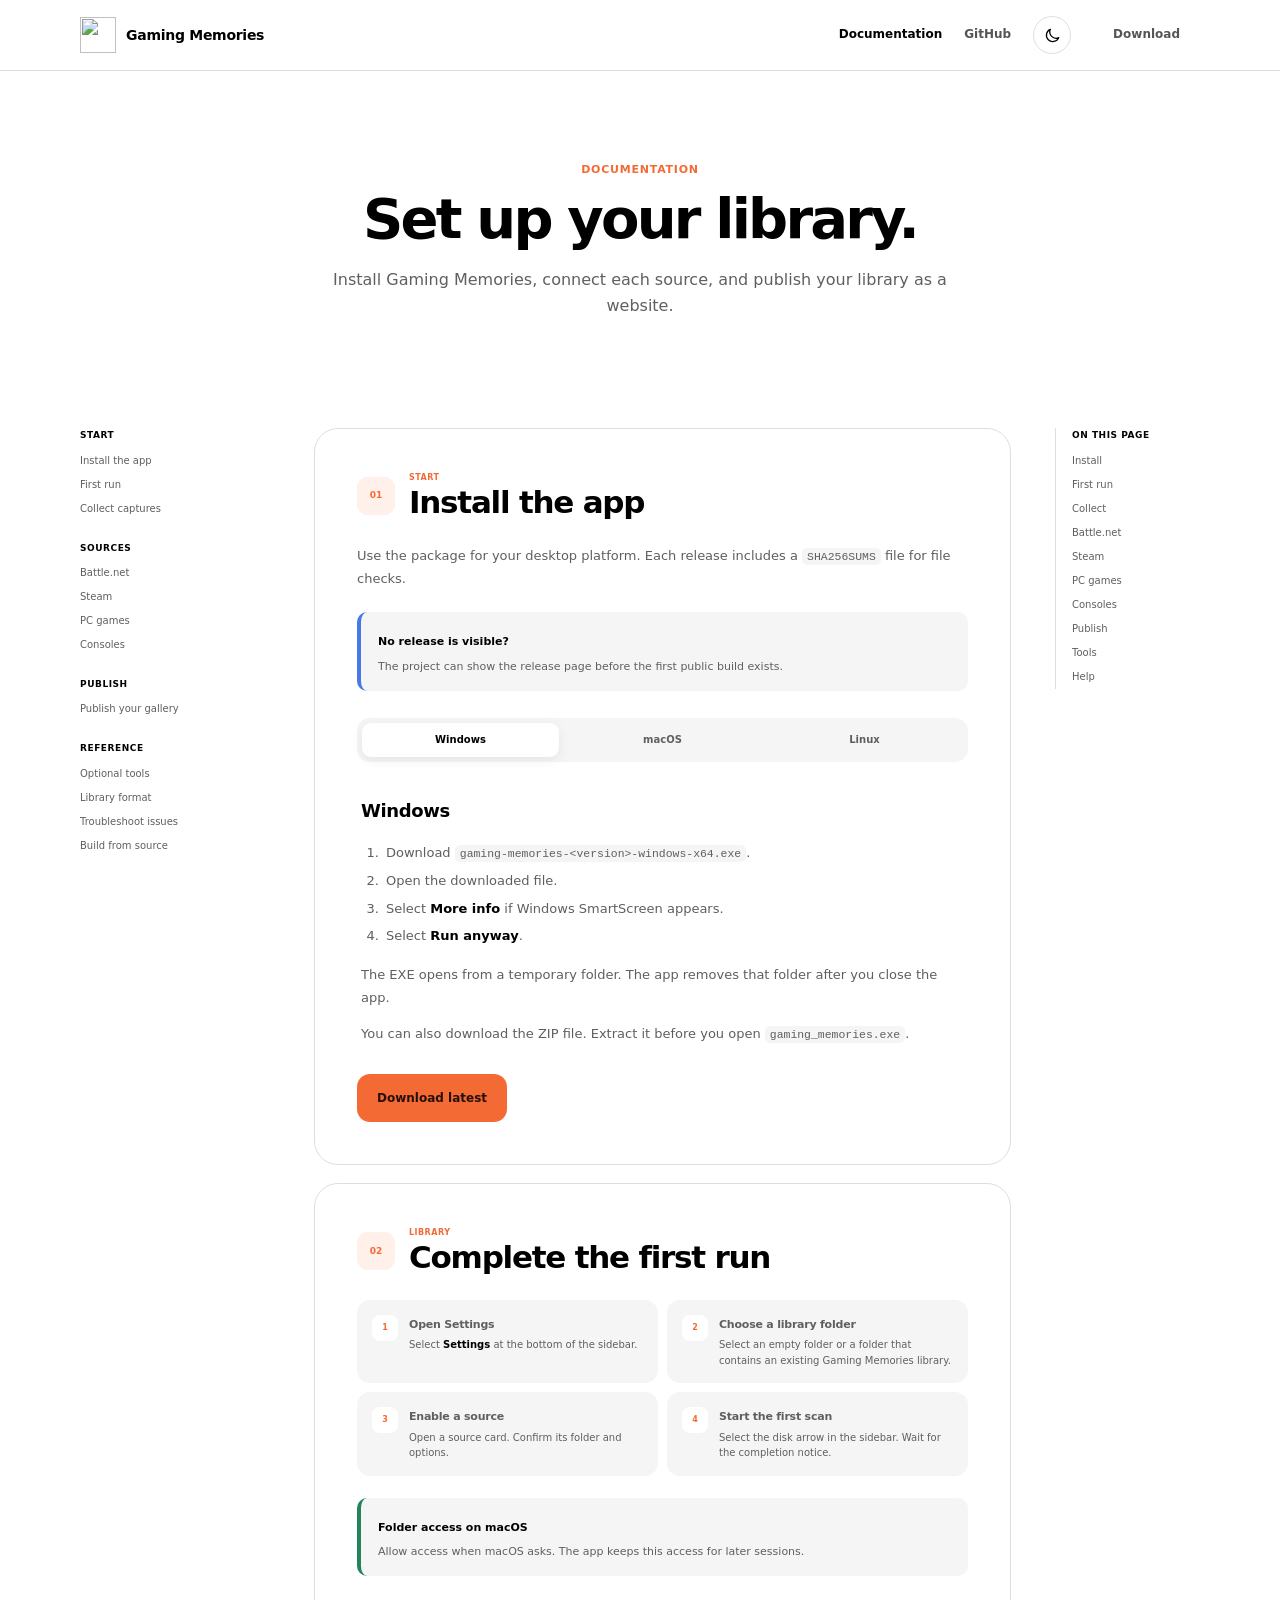
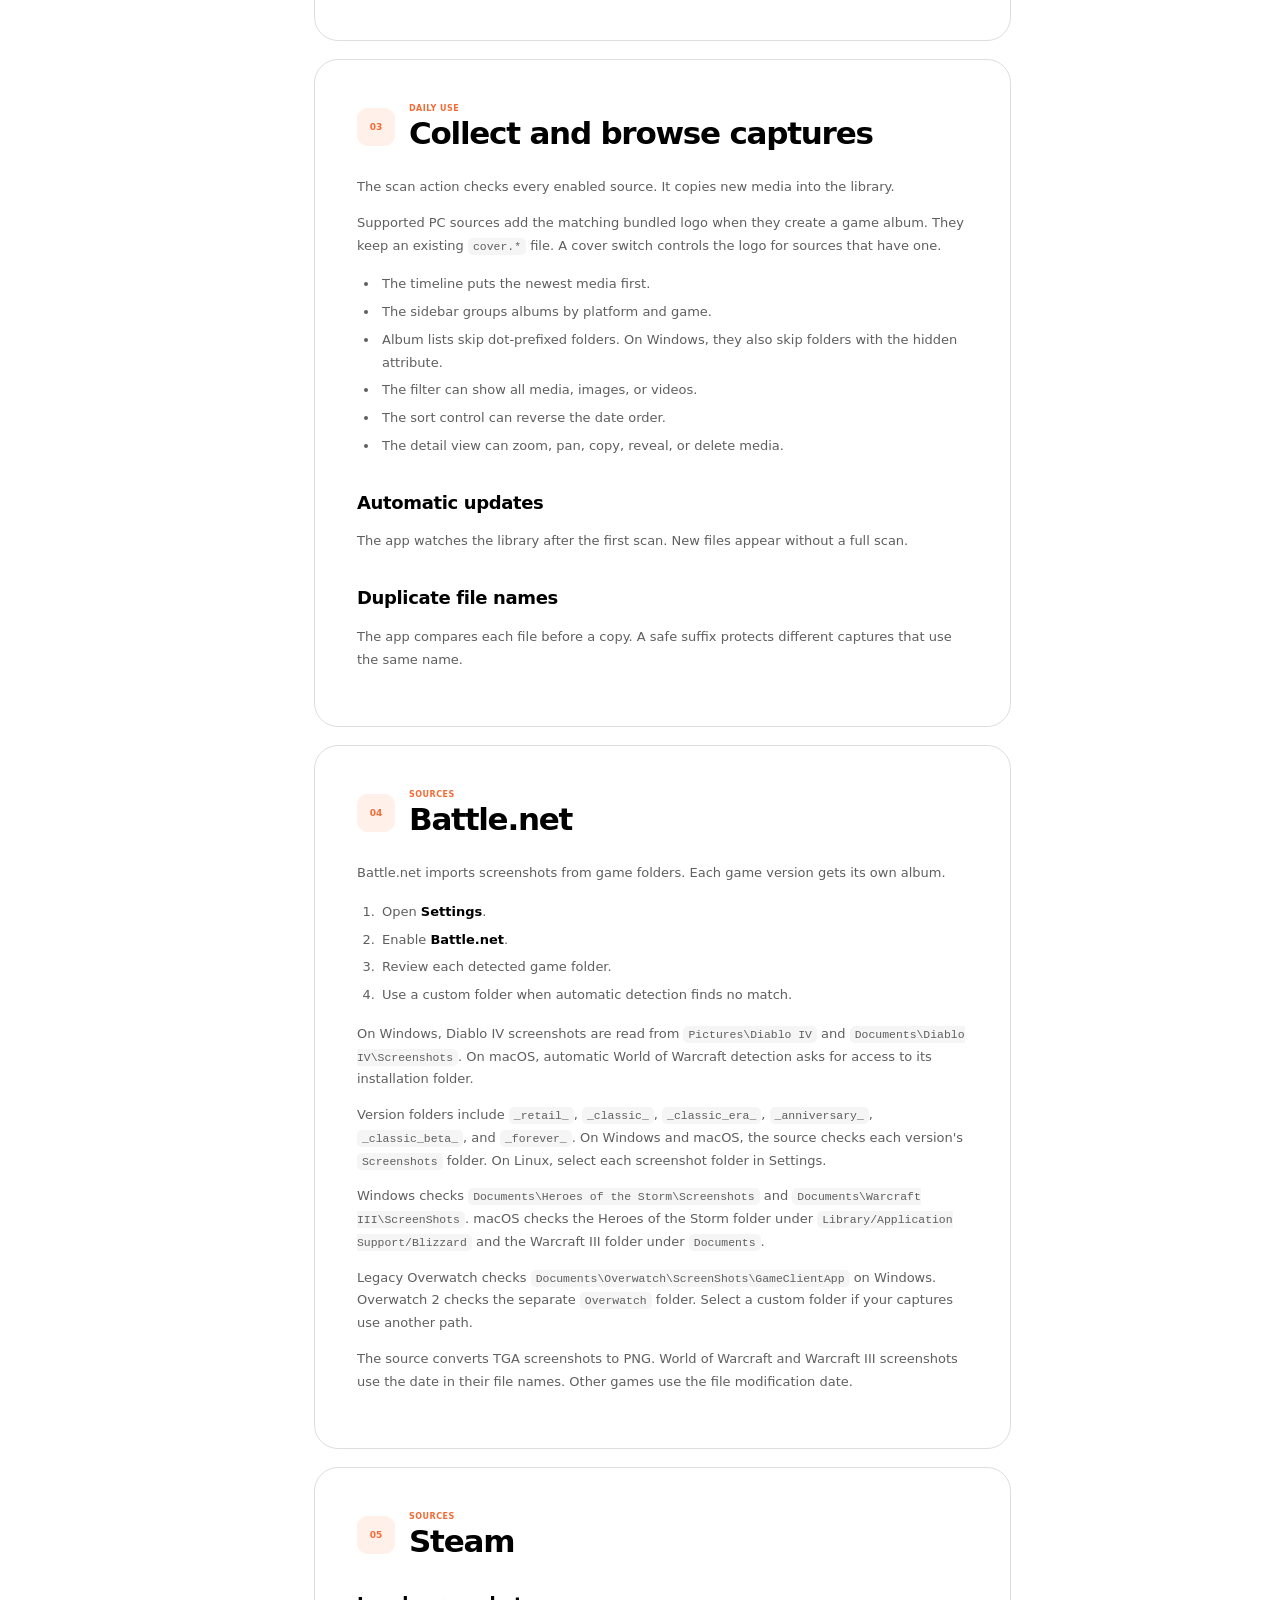
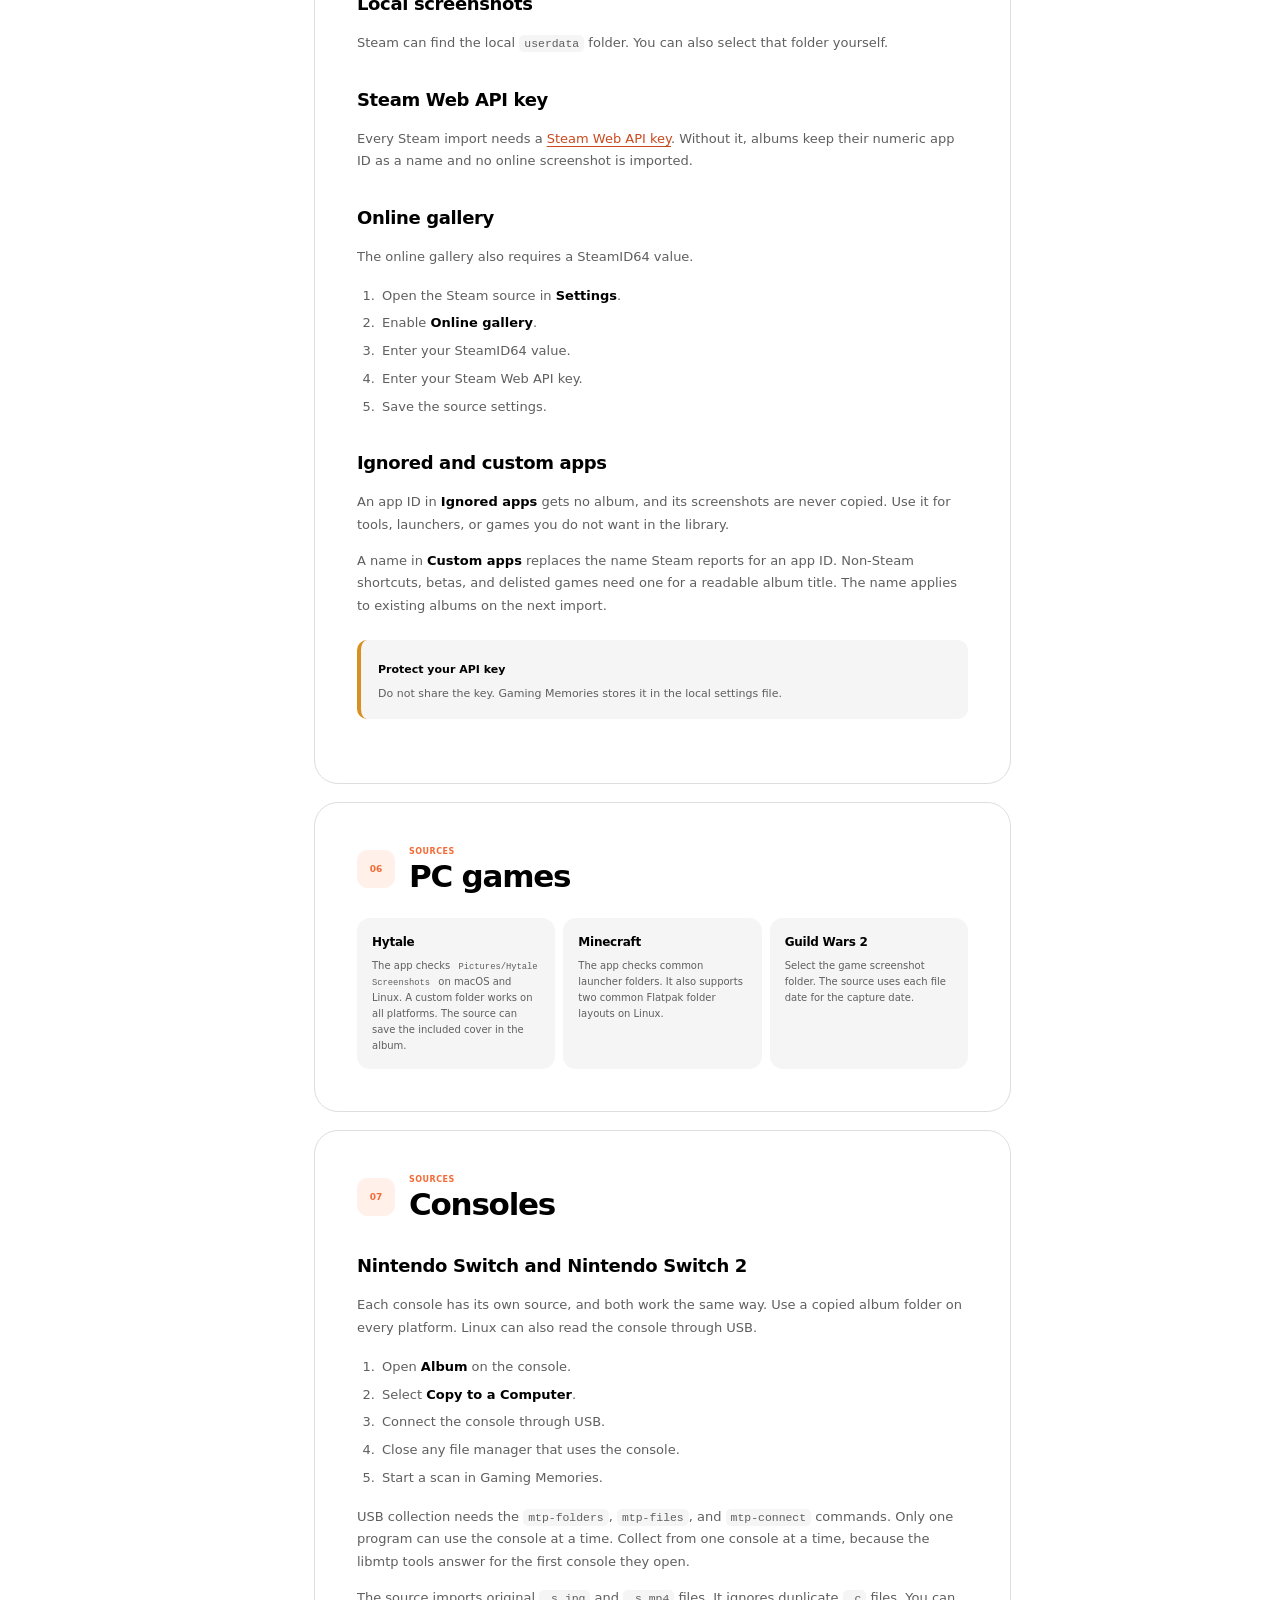
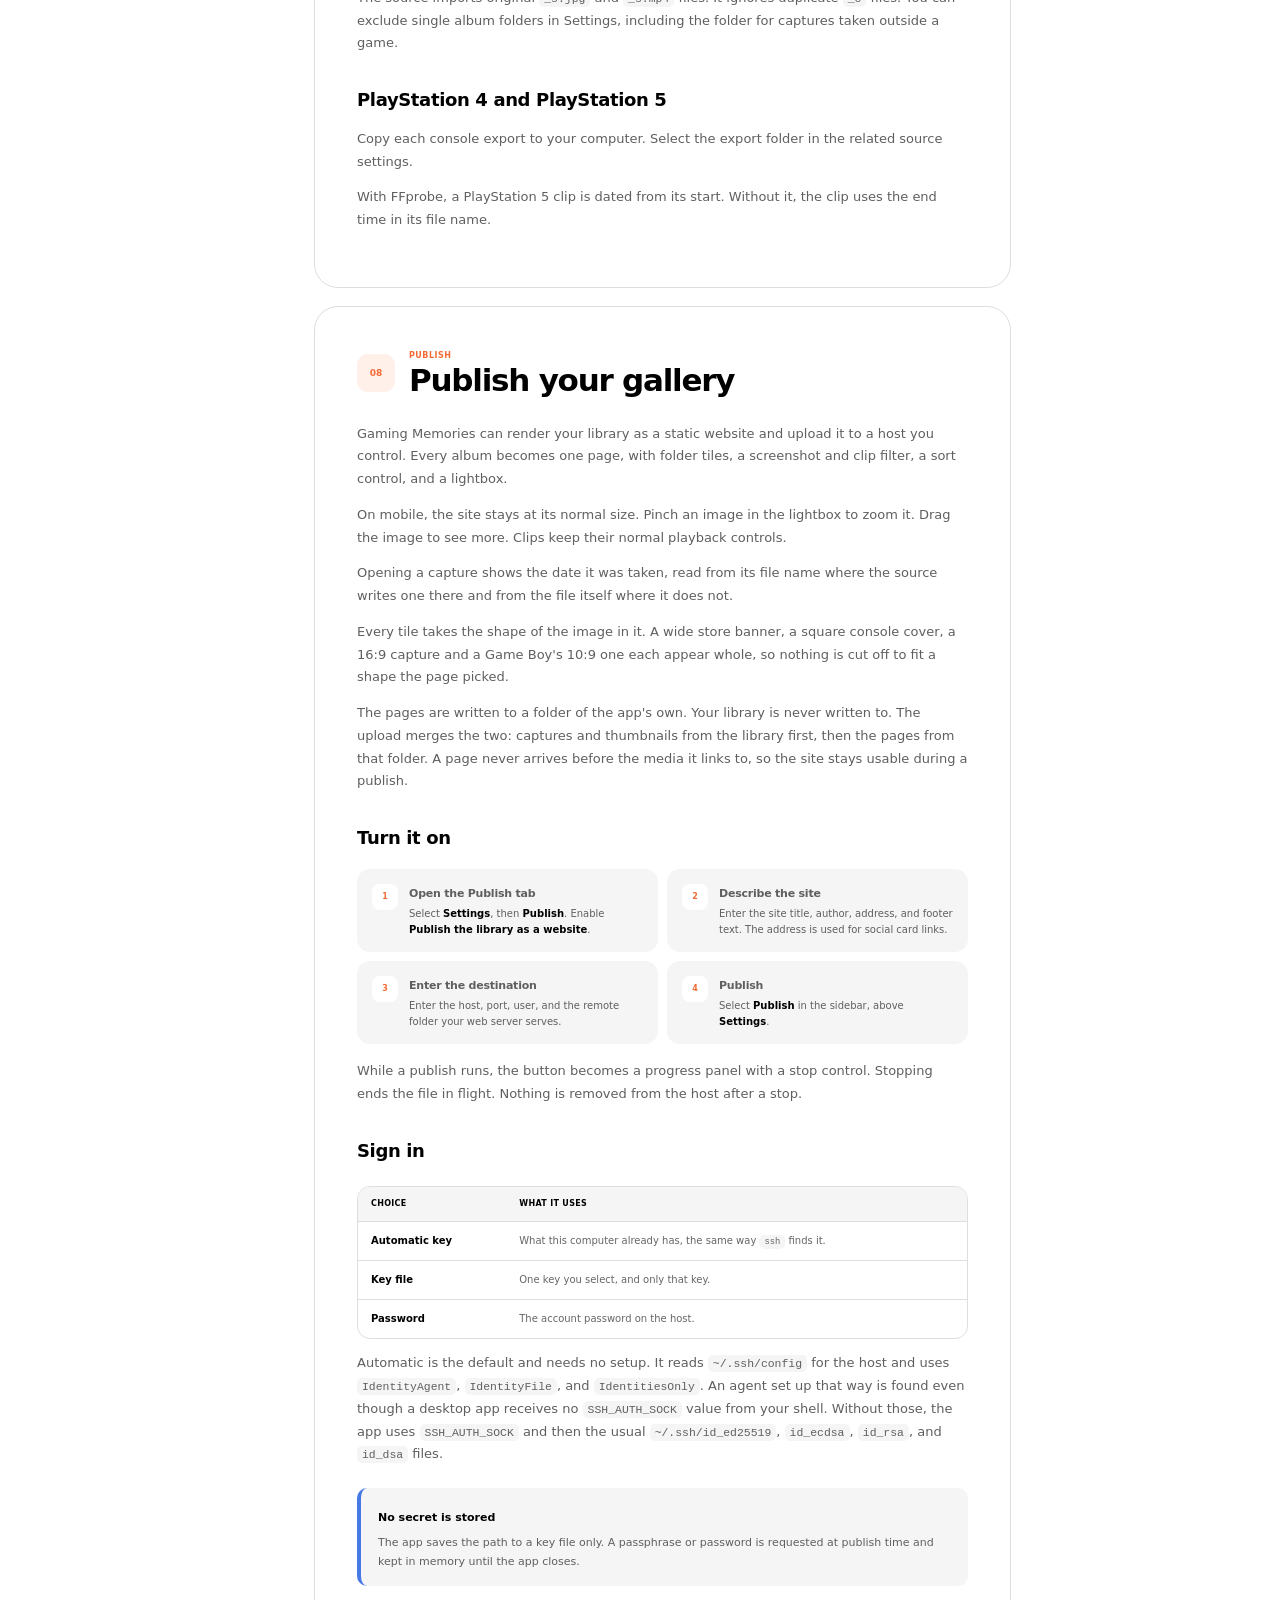
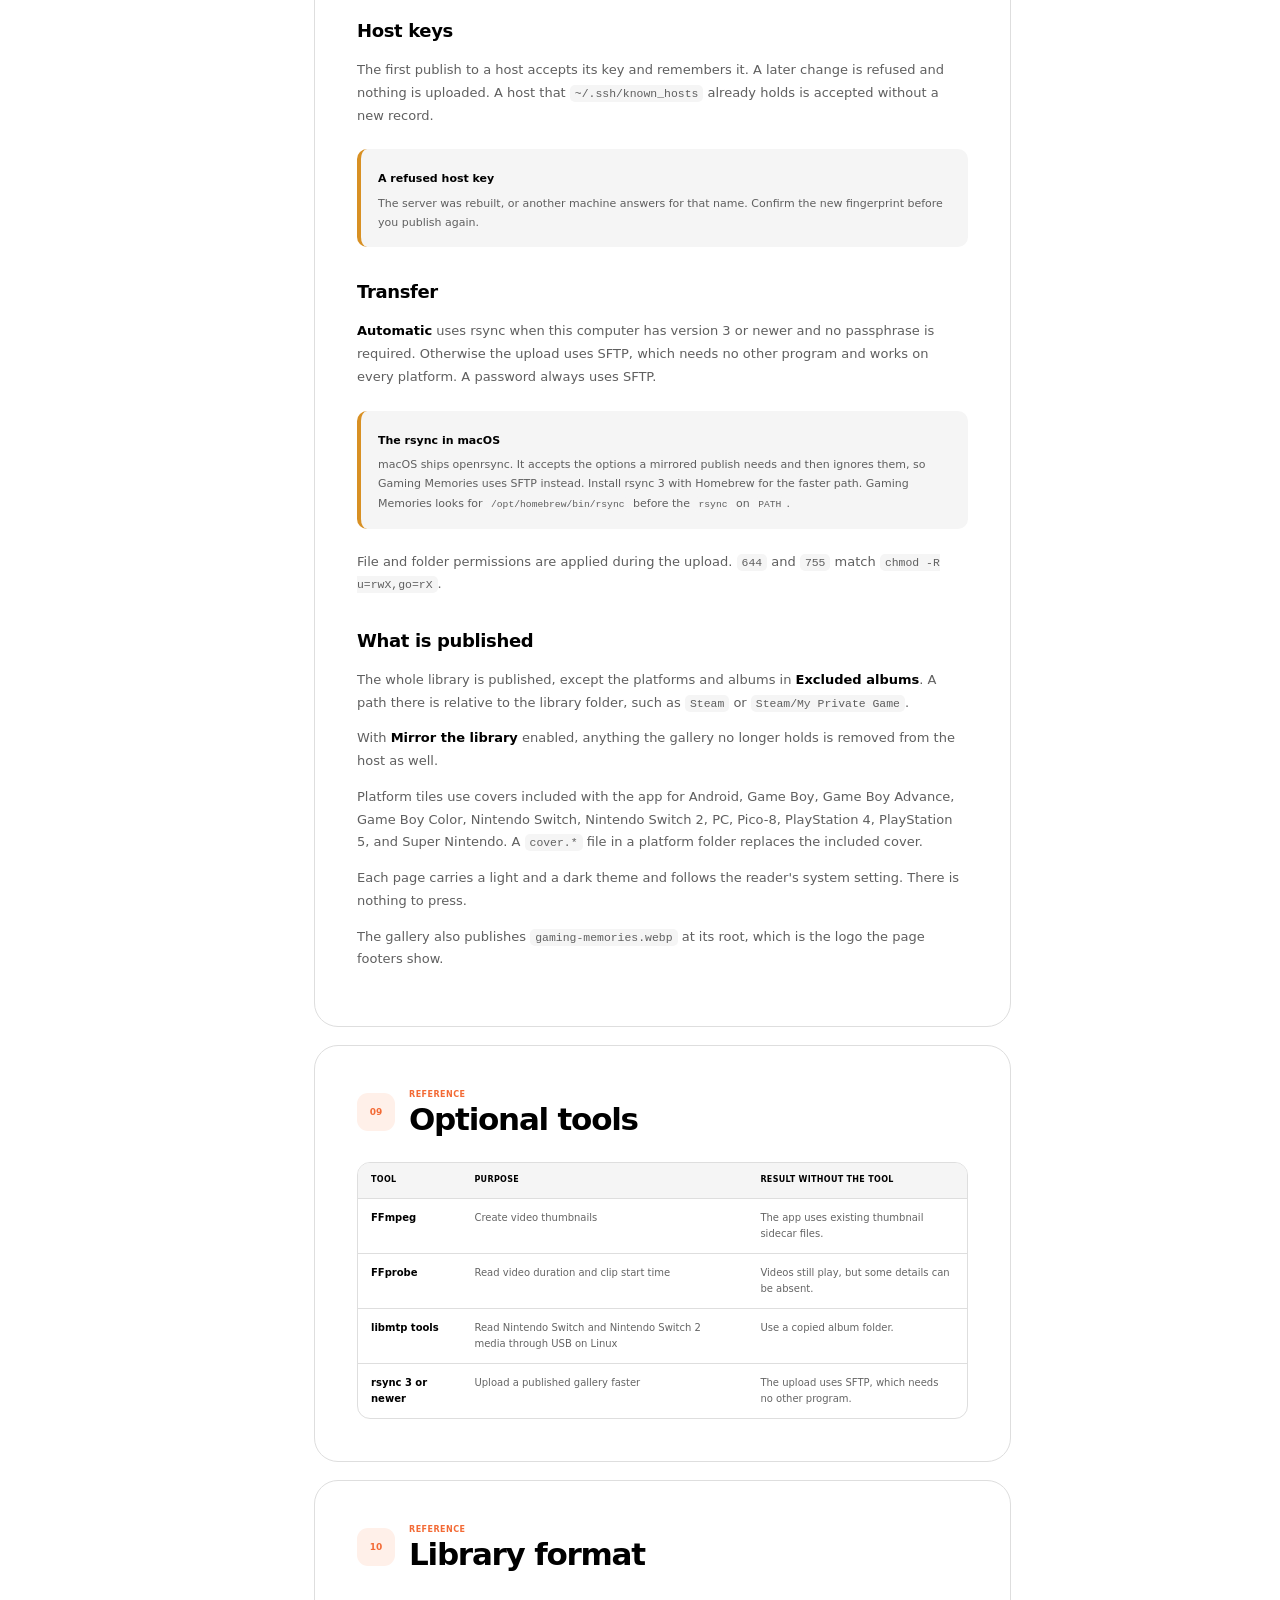
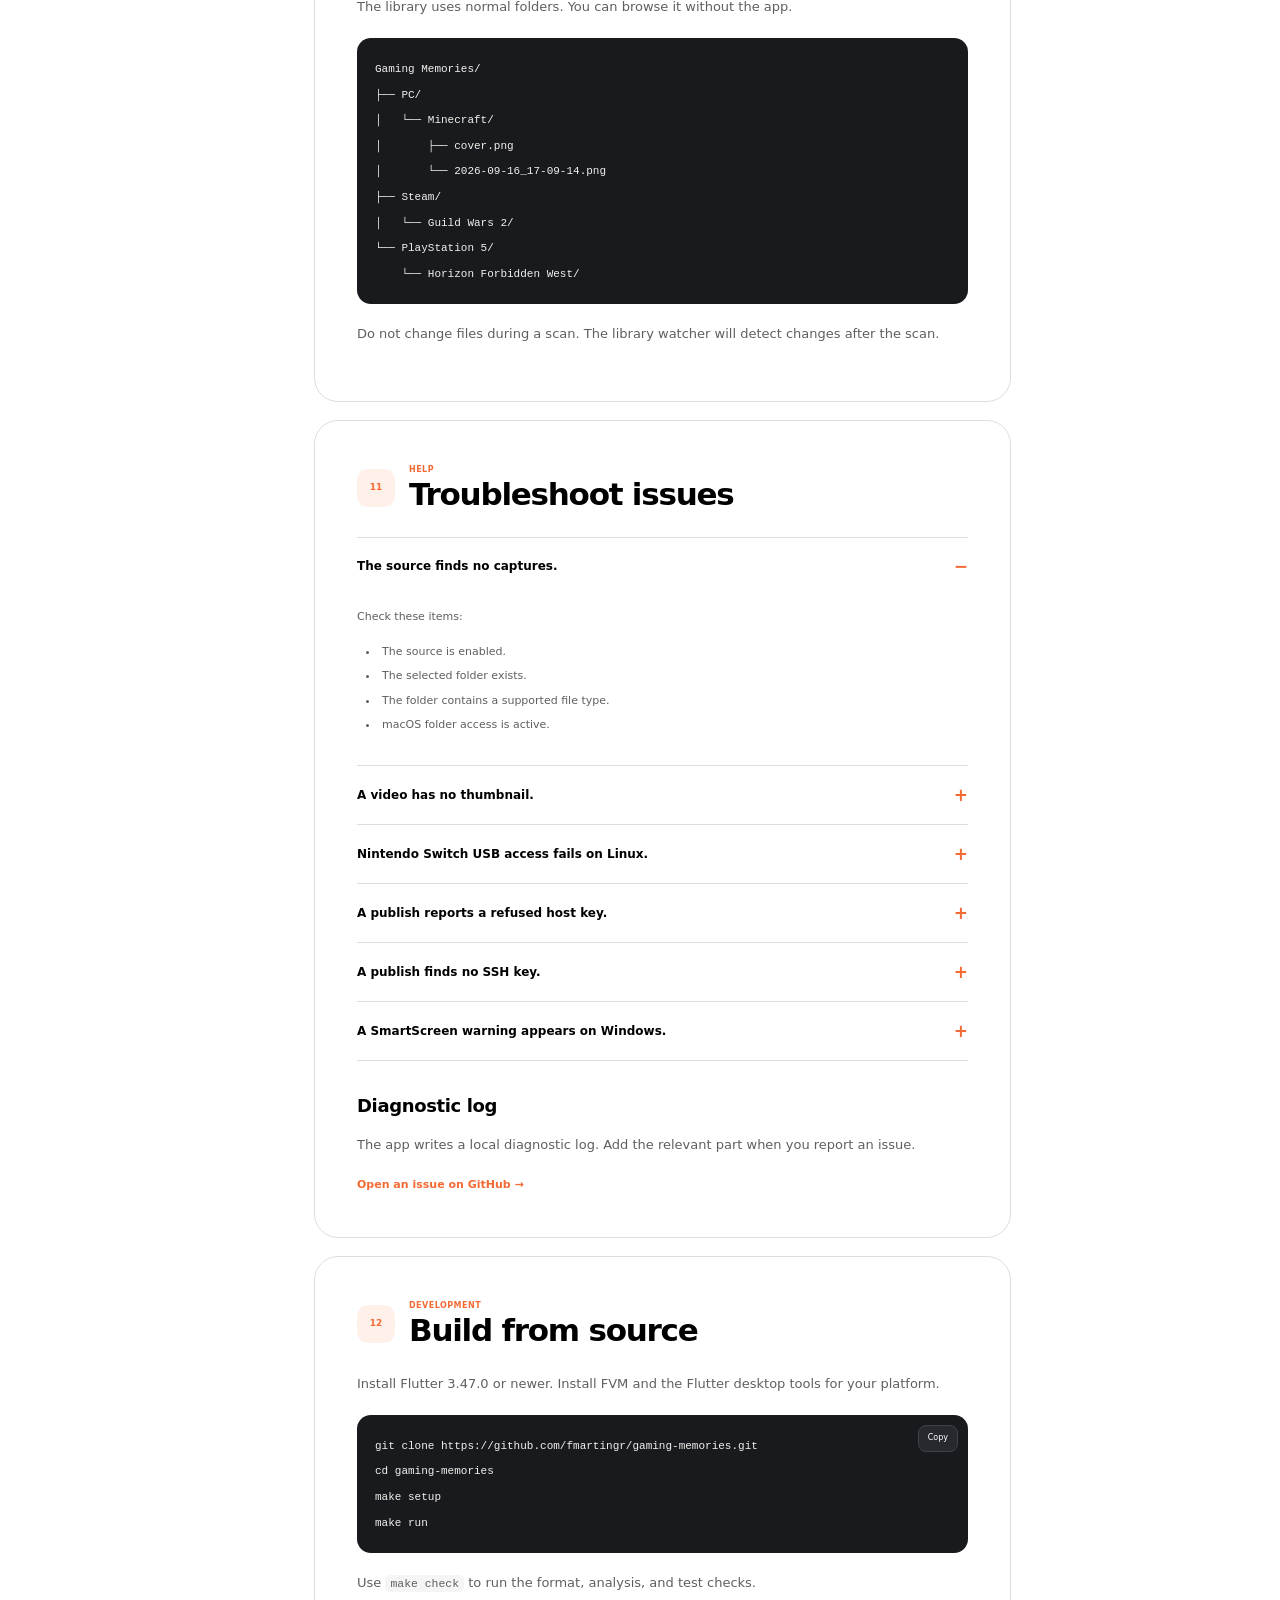
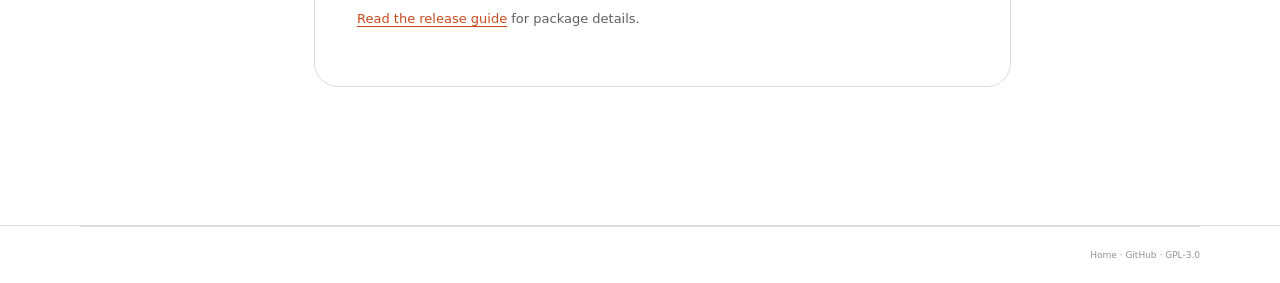
==== commit 70dcdcd9: "Look for Homebrew rsync before PATH on macOS (TQ-0083) A macOS app opened from the Finder gets the s" ====
--- a/site/docs.html
+++ b/site/docs.html
@@ -221,7 +221,7 @@
 
           <h3>Transfer</h3>
           <p><strong>Automatic</strong> uses rsync when this computer has version 3 or newer and no passphrase is required. Otherwise the upload uses SFTP, which needs no other program and works on every platform. A password always uses SFTP.</p>
-          <div class="doc-callout warning"><b>The rsync in macOS</b><p>macOS ships openrsync. It accepts the options a mirrored publish needs and then ignores them, so Gaming Memories uses SFTP instead. Install rsync 3 for the faster path.</p></div>
+          <div class="doc-callout warning"><b>The rsync in macOS</b><p>macOS ships openrsync. It accepts the options a mirrored publish needs and then ignores them, so Gaming Memories uses SFTP instead. Install rsync 3 with Homebrew for the faster path. Gaming Memories looks for <code>/opt/homebrew/bin/rsync</code> before the <code>rsync</code> on <code>PATH</code>.</p></div>
           <p>File and folder permissions are applied during the upload. <code>644</code> and <code>755</code> match <code>chmod -R u=rwX,go=rX</code>.</p>
 
           <h3>What is published</h3>
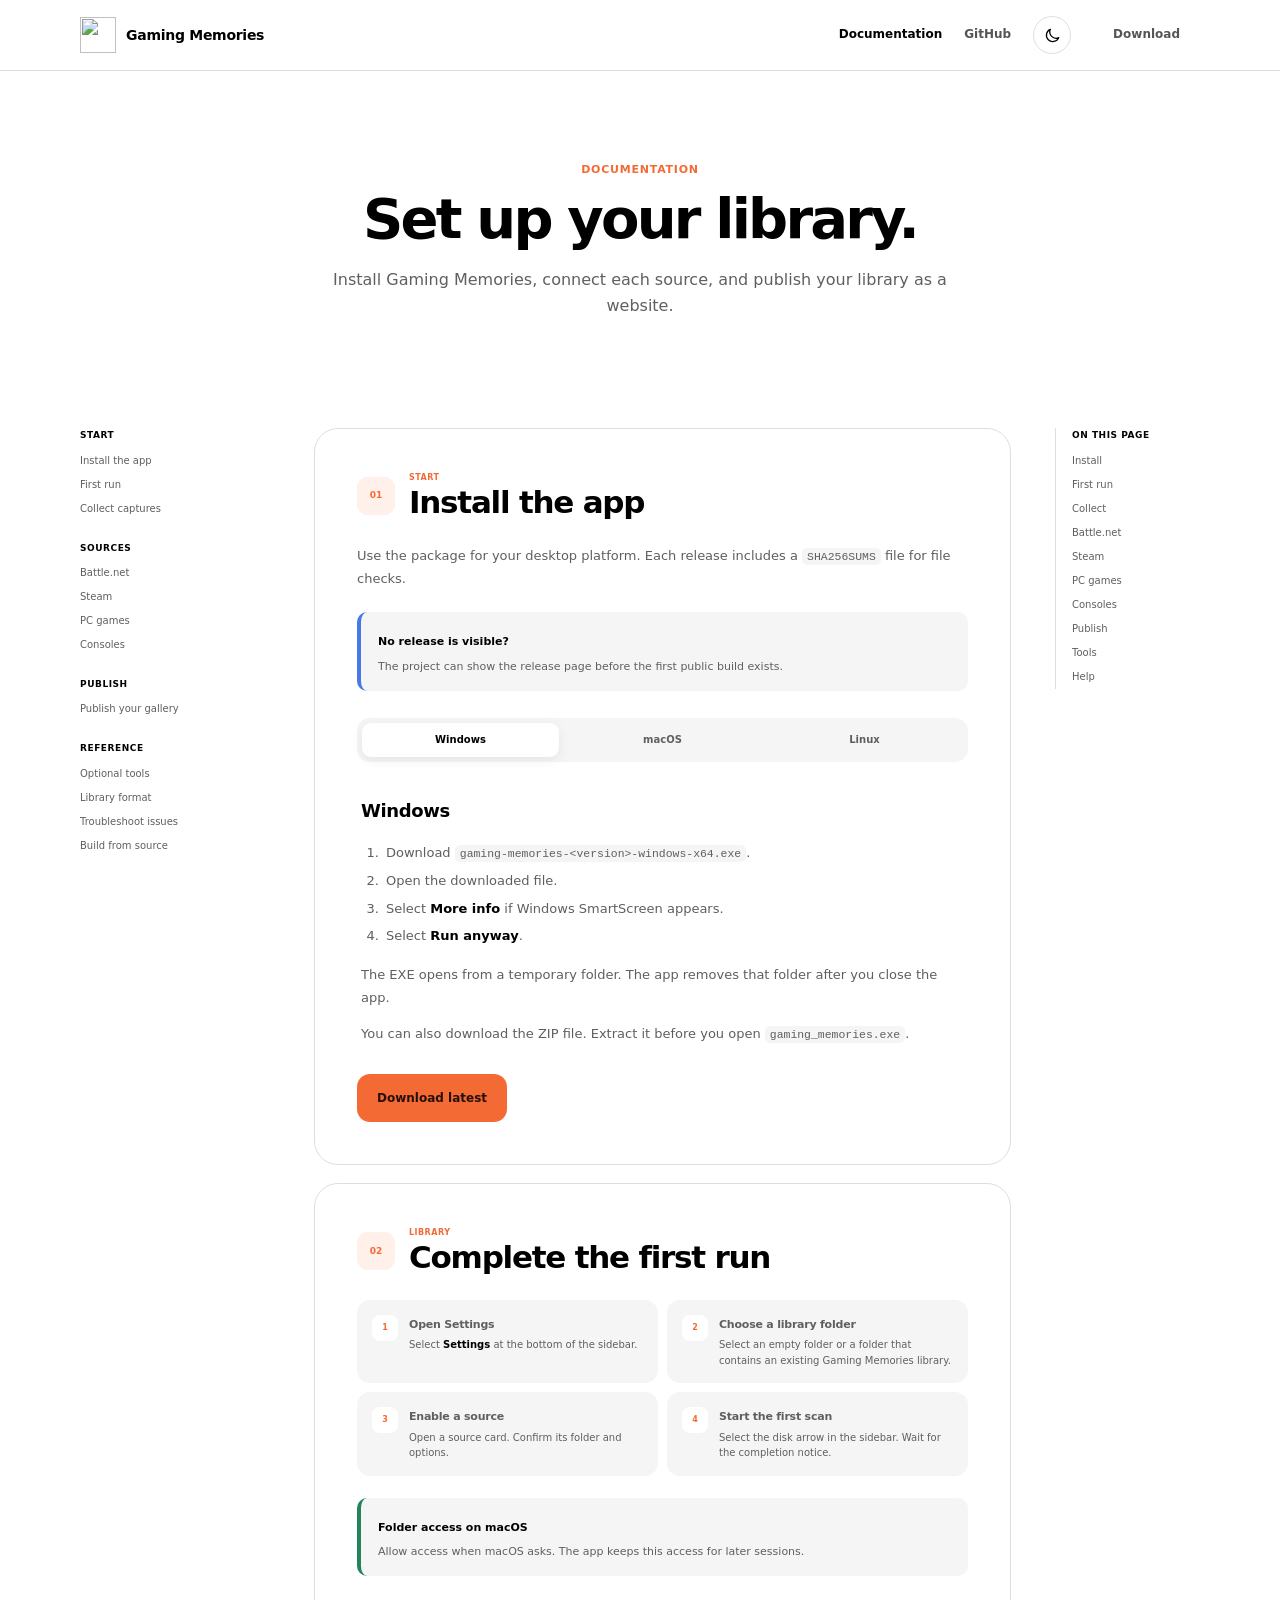
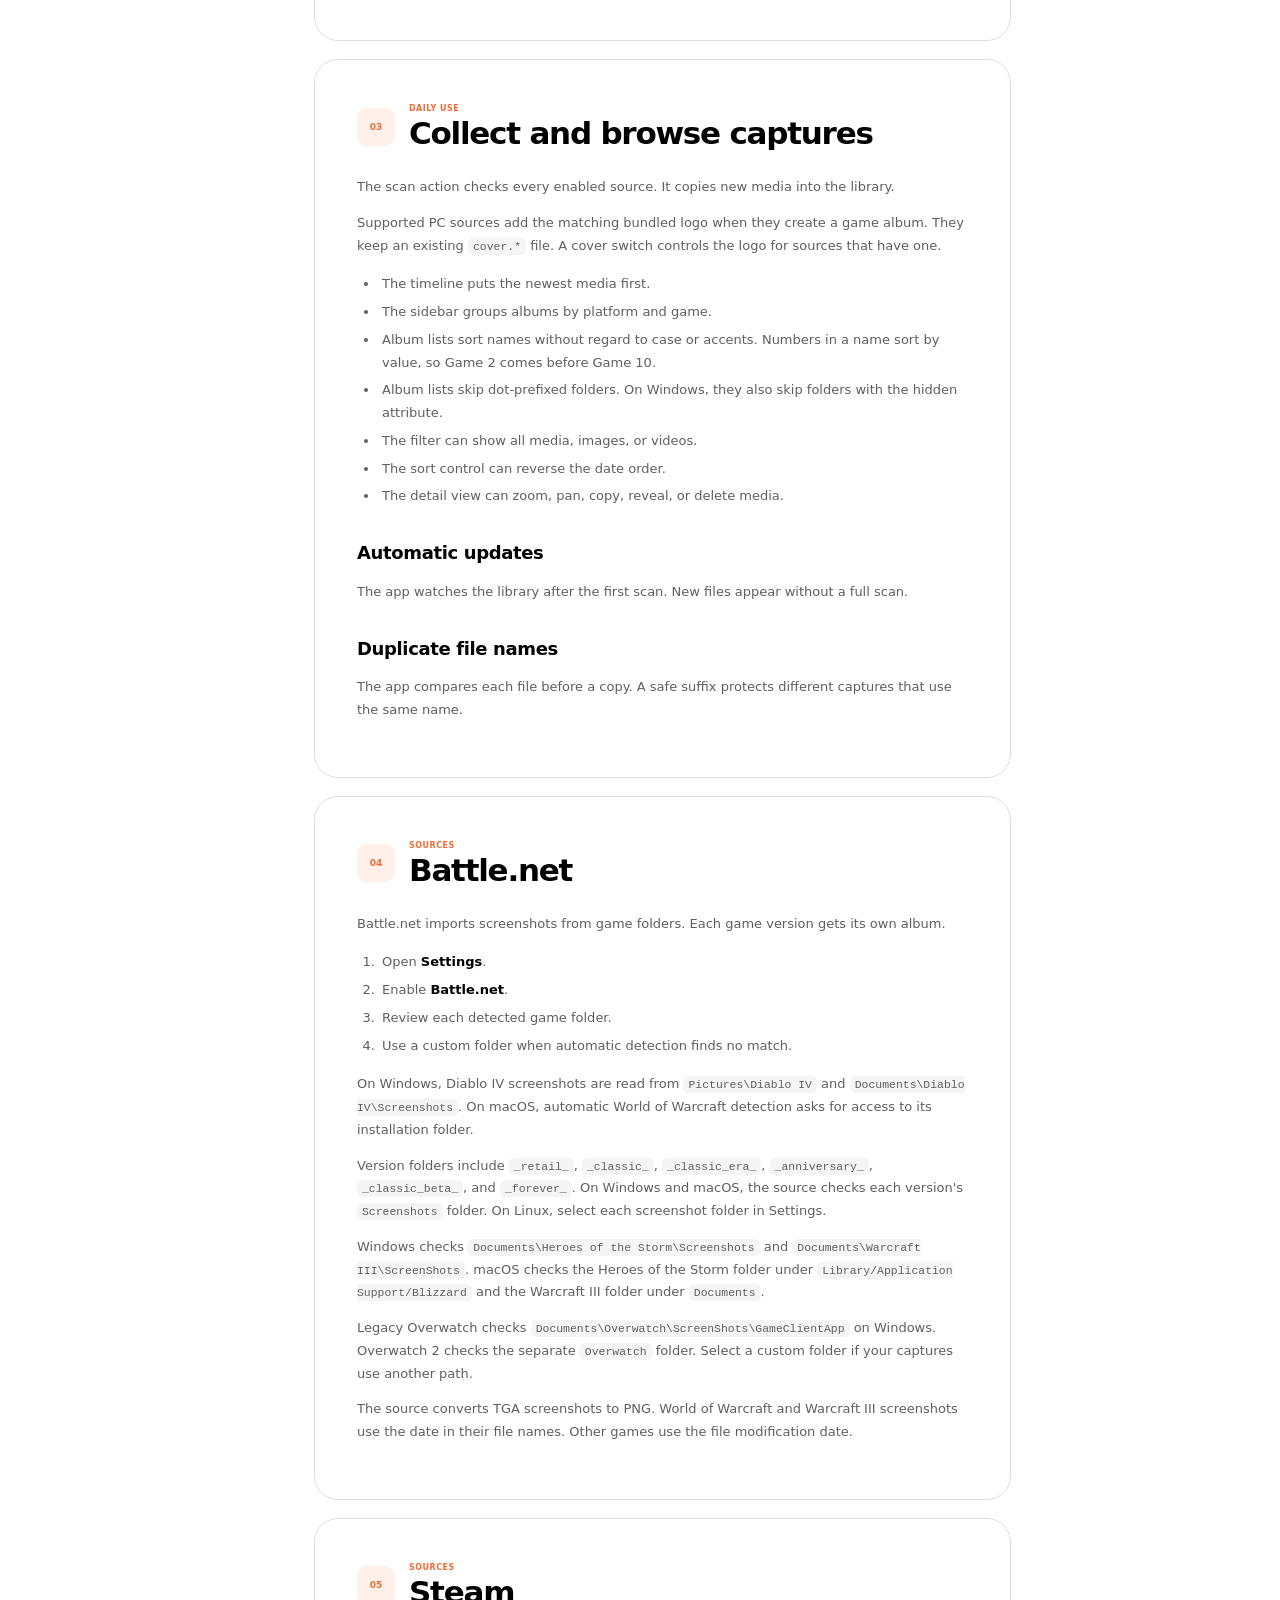
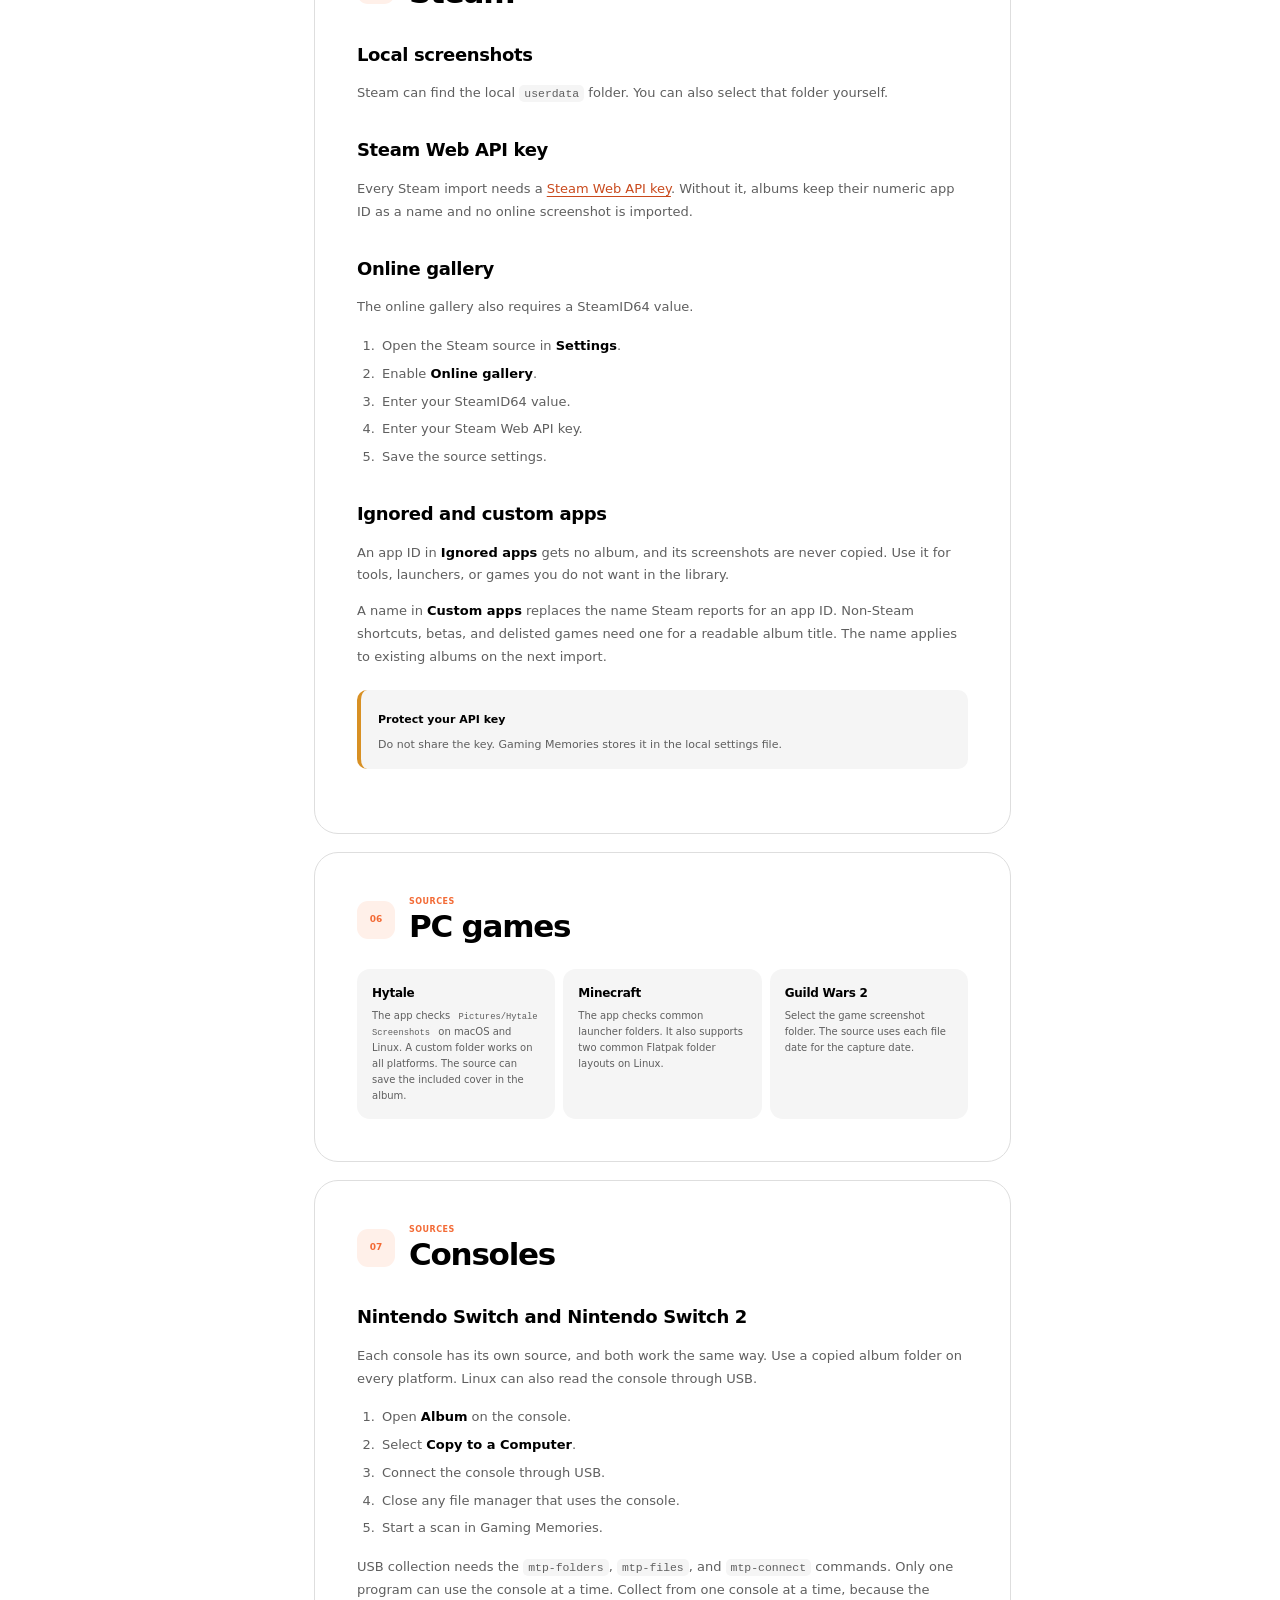
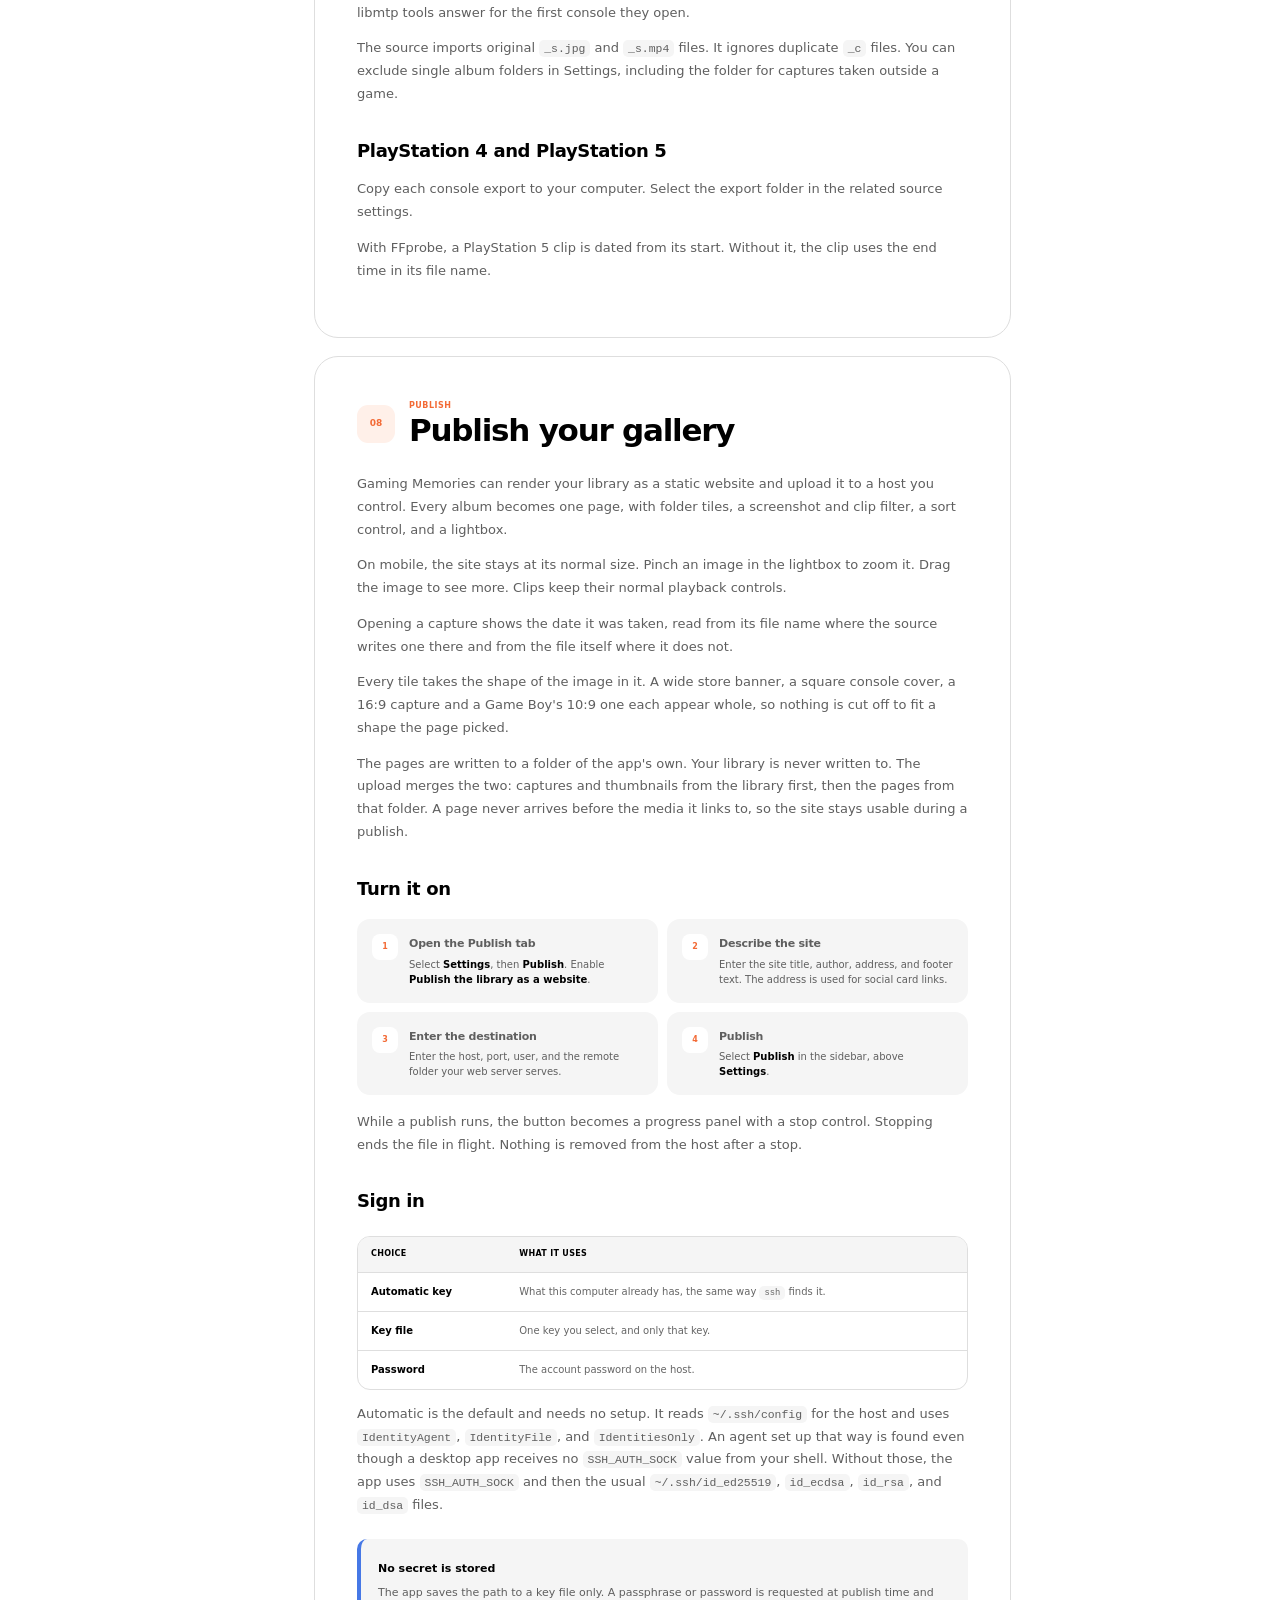
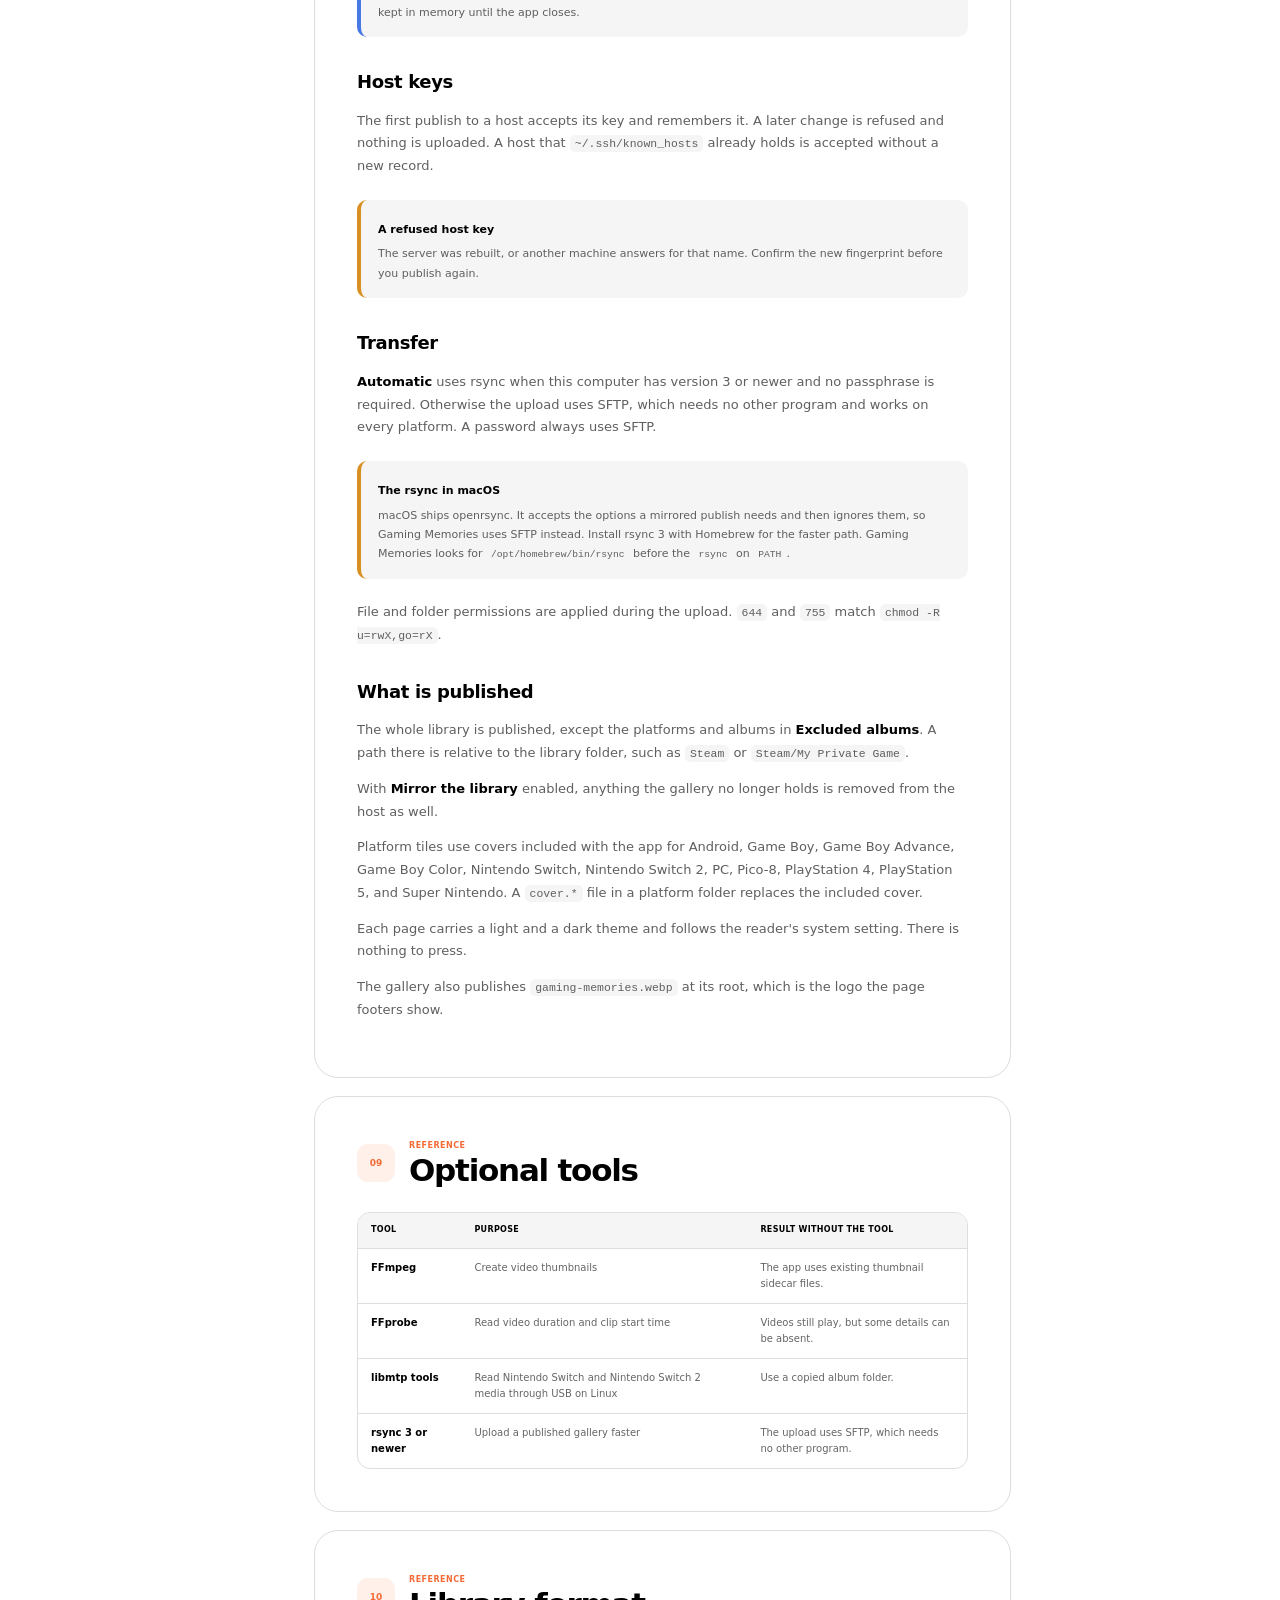
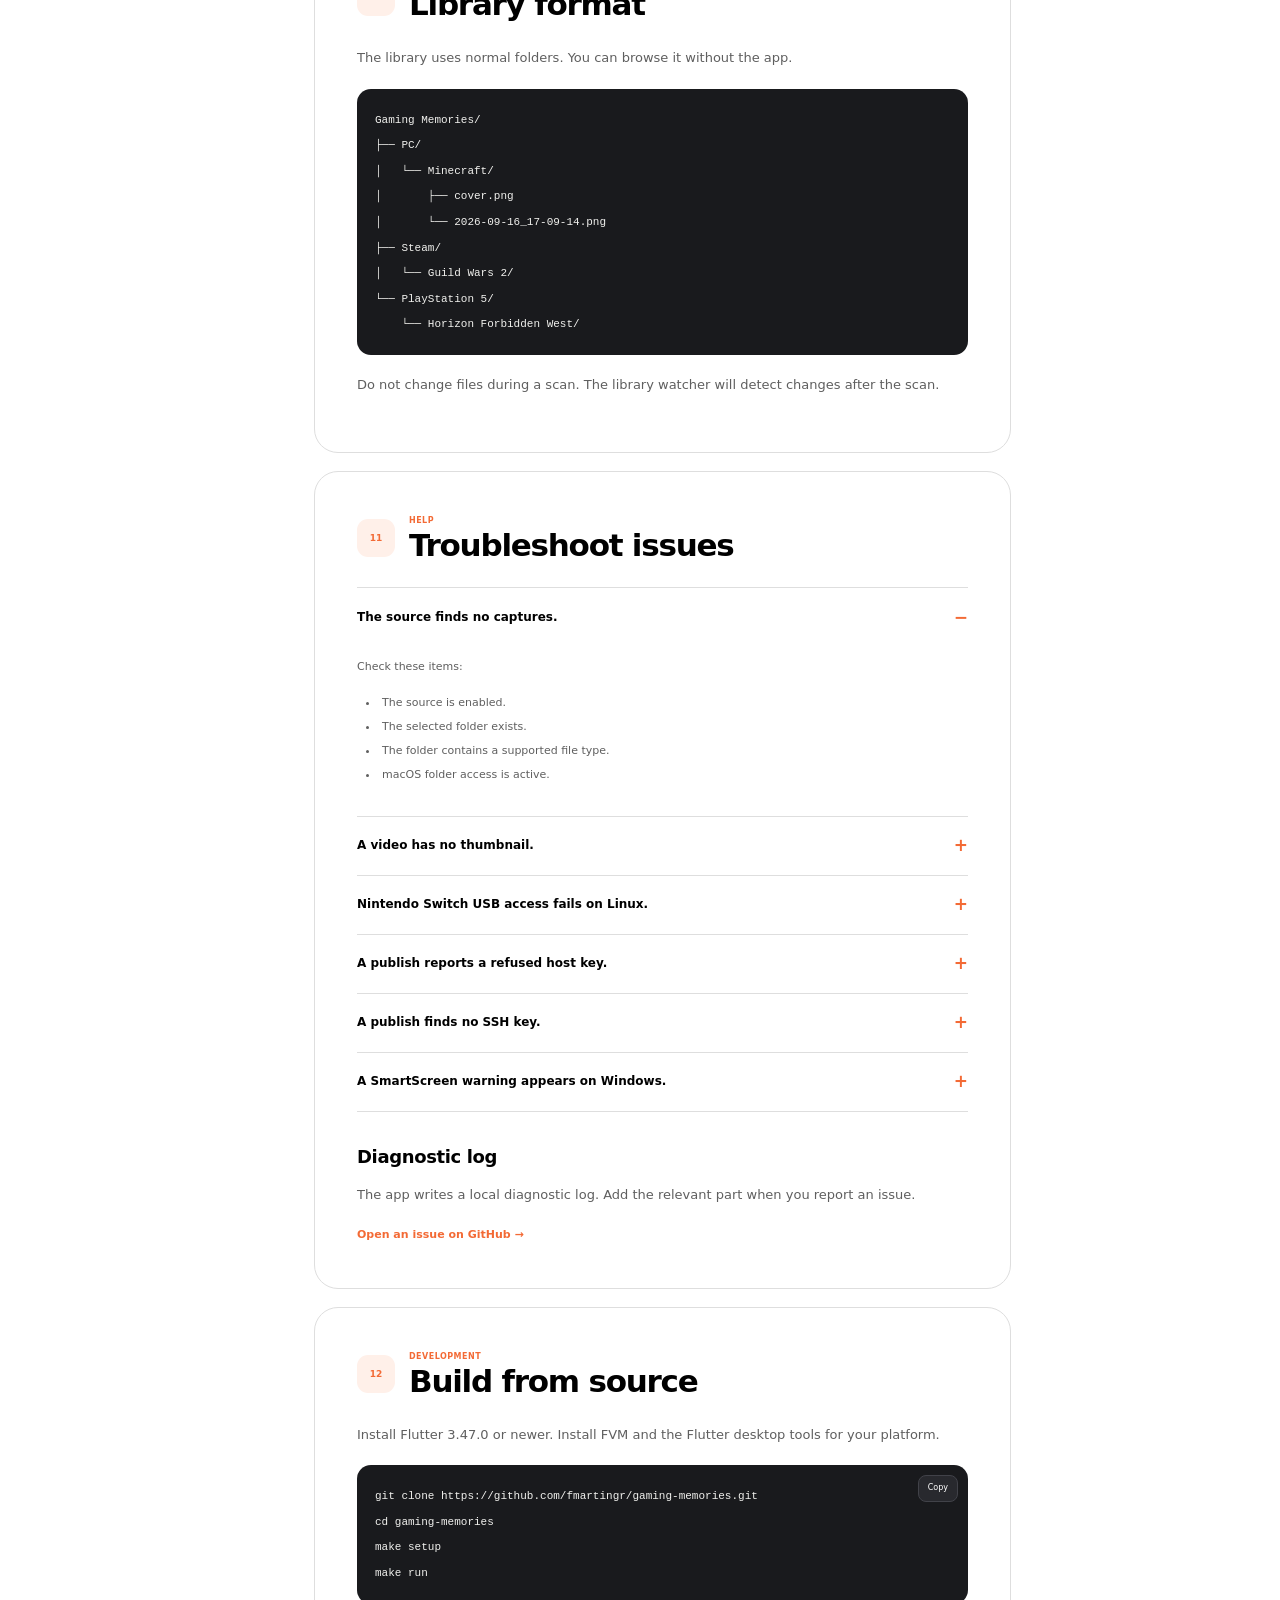
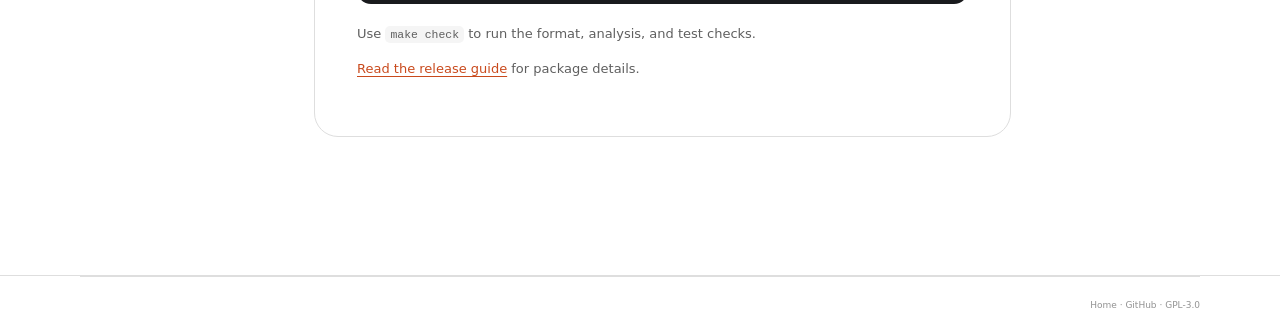
==== commit d70885cd: "Sort album names without regard to case, accents, or digit width (TQ-0084) Album names sorted by UTF" ====
--- a/site/docs.html
+++ b/site/docs.html
@@ -114,6 +114,7 @@
           <ul>
             <li>The timeline puts the newest media first.</li>
             <li>The sidebar groups albums by platform and game.</li>
+            <li>Album lists sort names without regard to case or accents. Numbers in a name sort by value, so Game 2 comes before Game 10.</li>
             <li>Album lists skip dot-prefixed folders. On Windows, they also skip folders with the hidden attribute.</li>
             <li>The filter can show all media, images, or videos.</li>
             <li>The sort control can reverse the date order.</li>
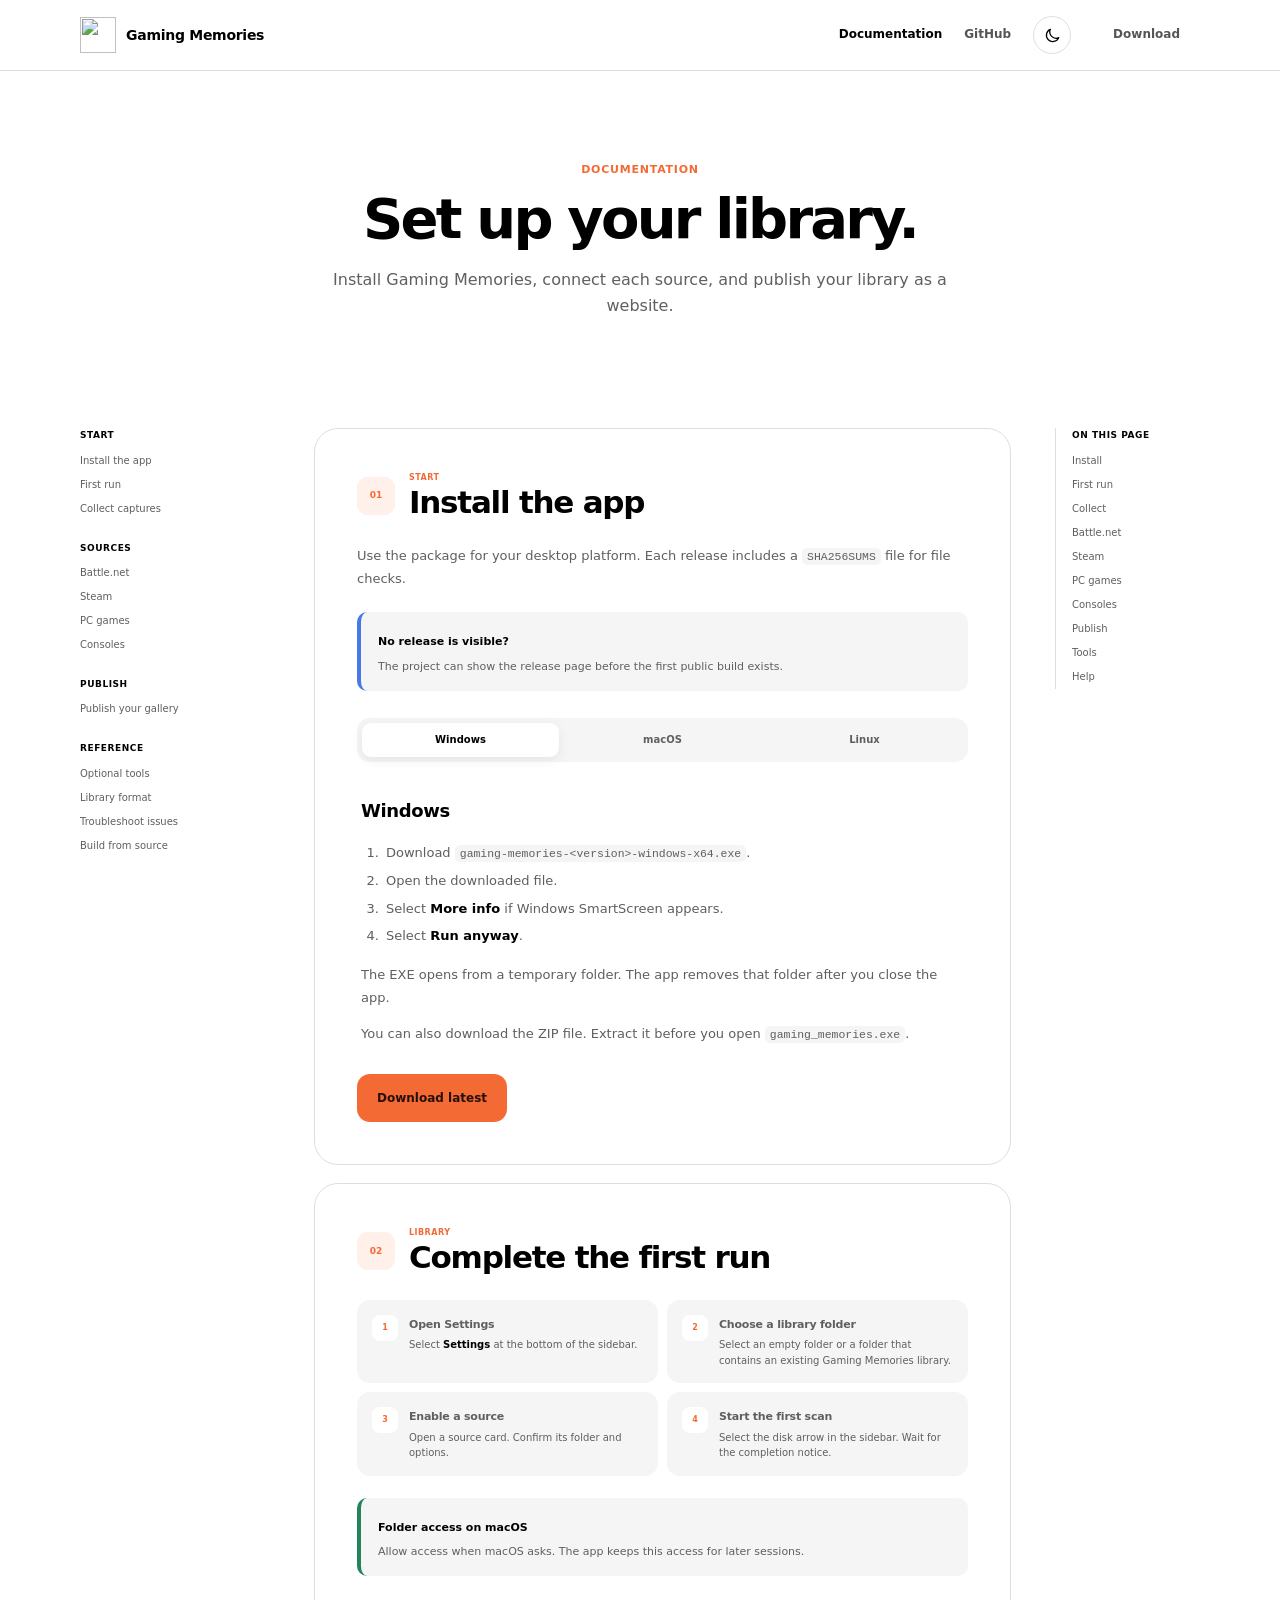
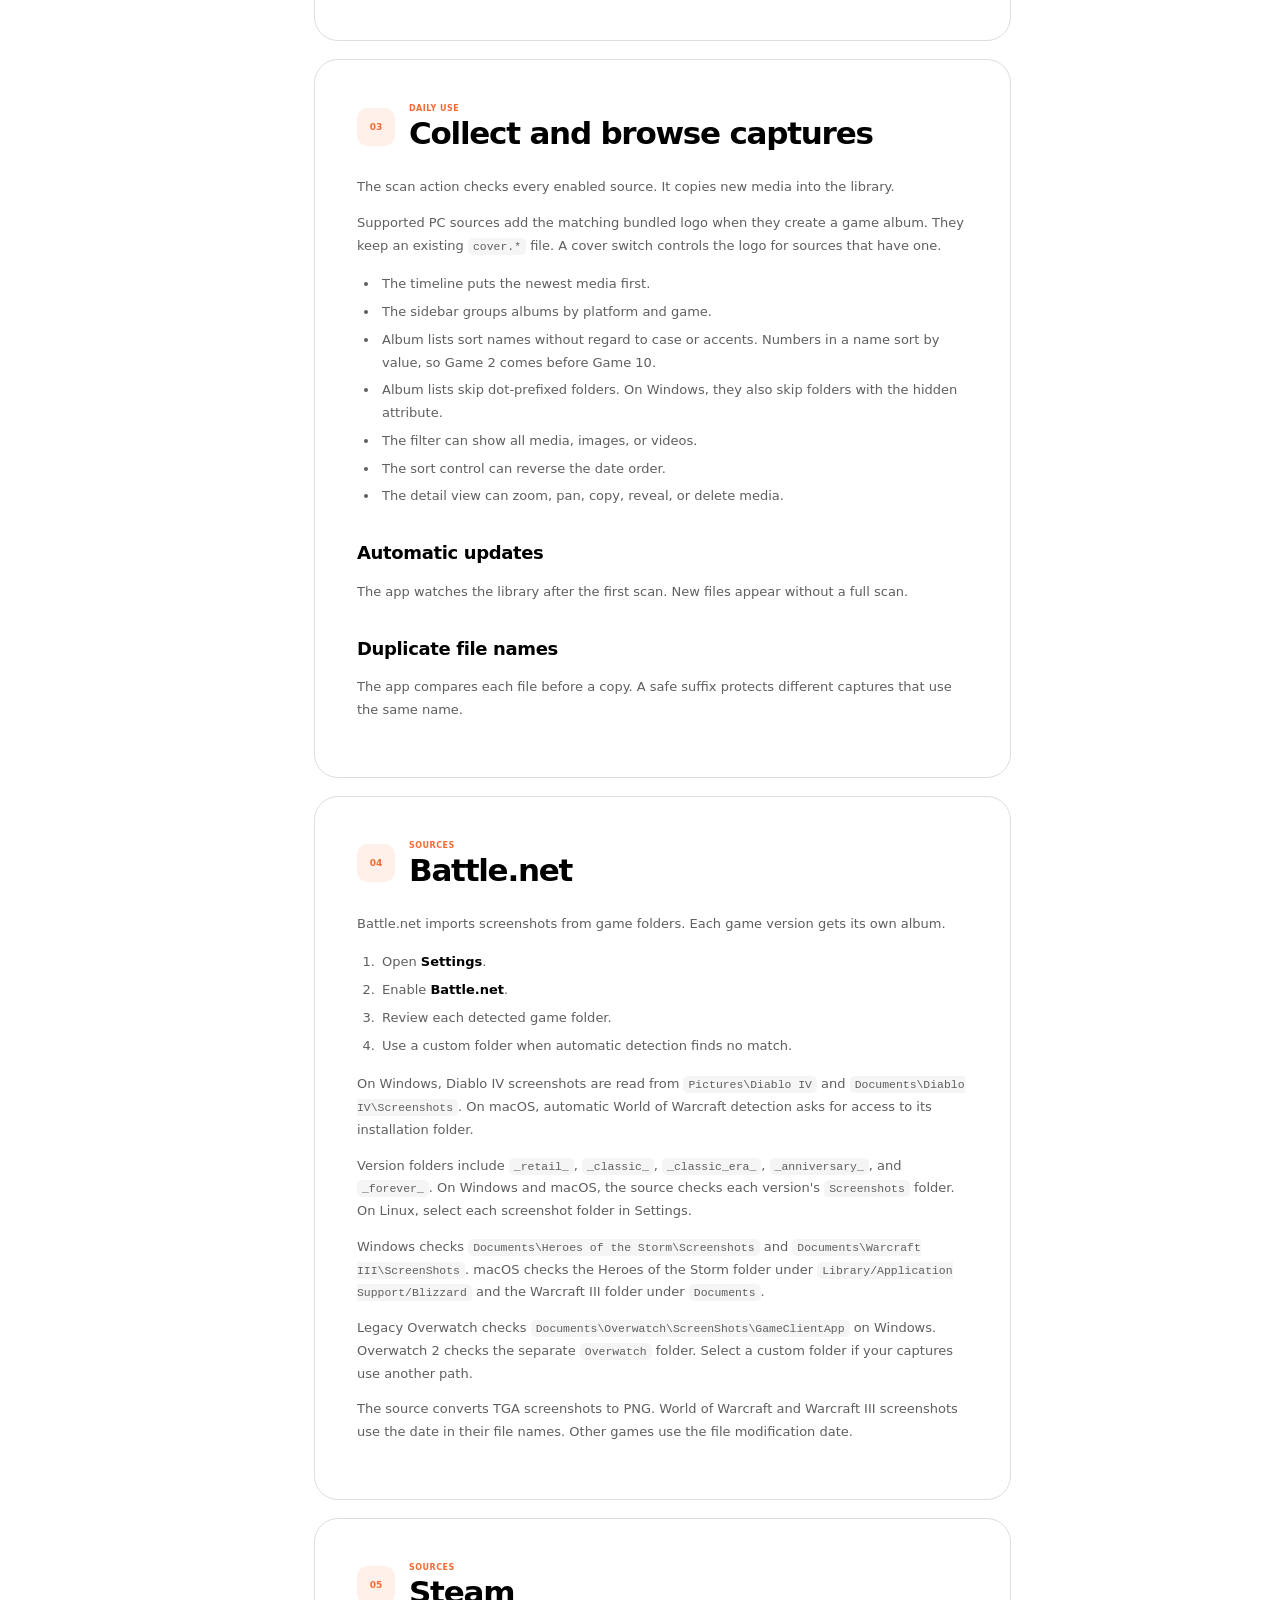
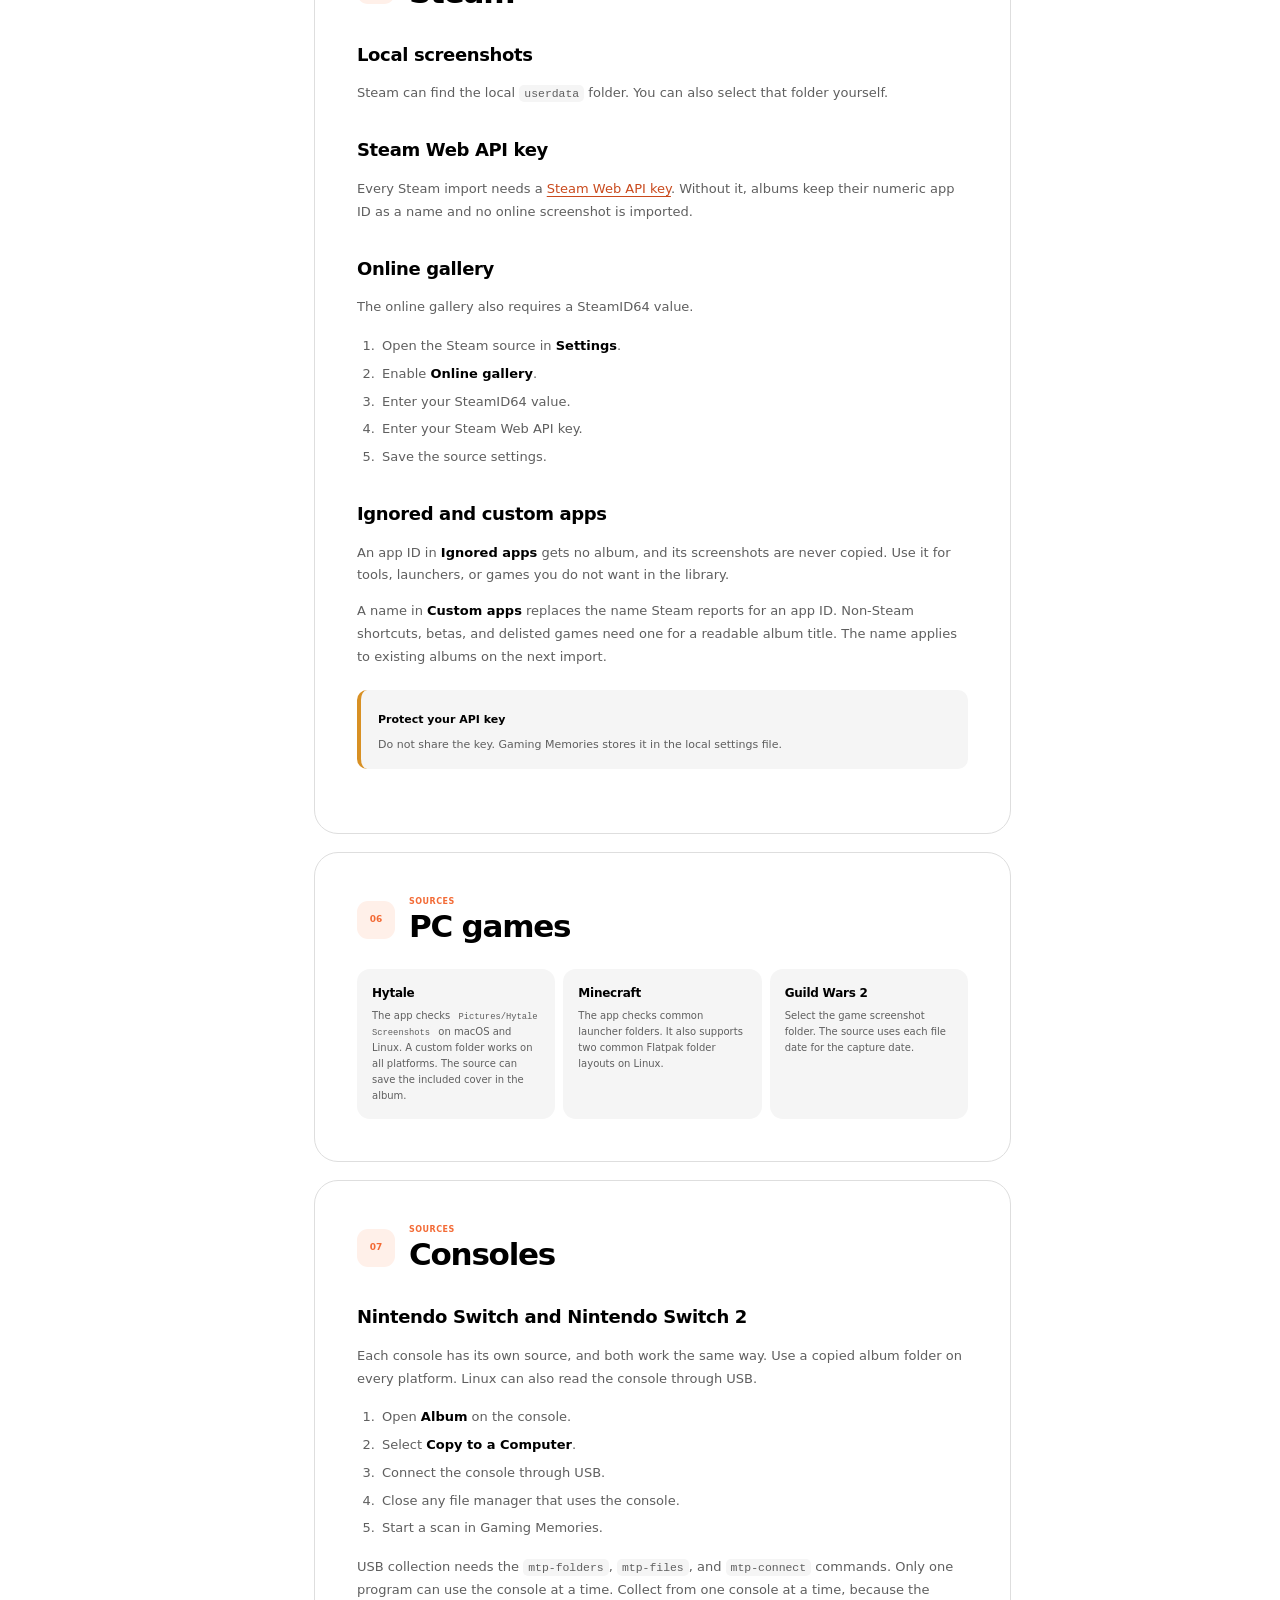
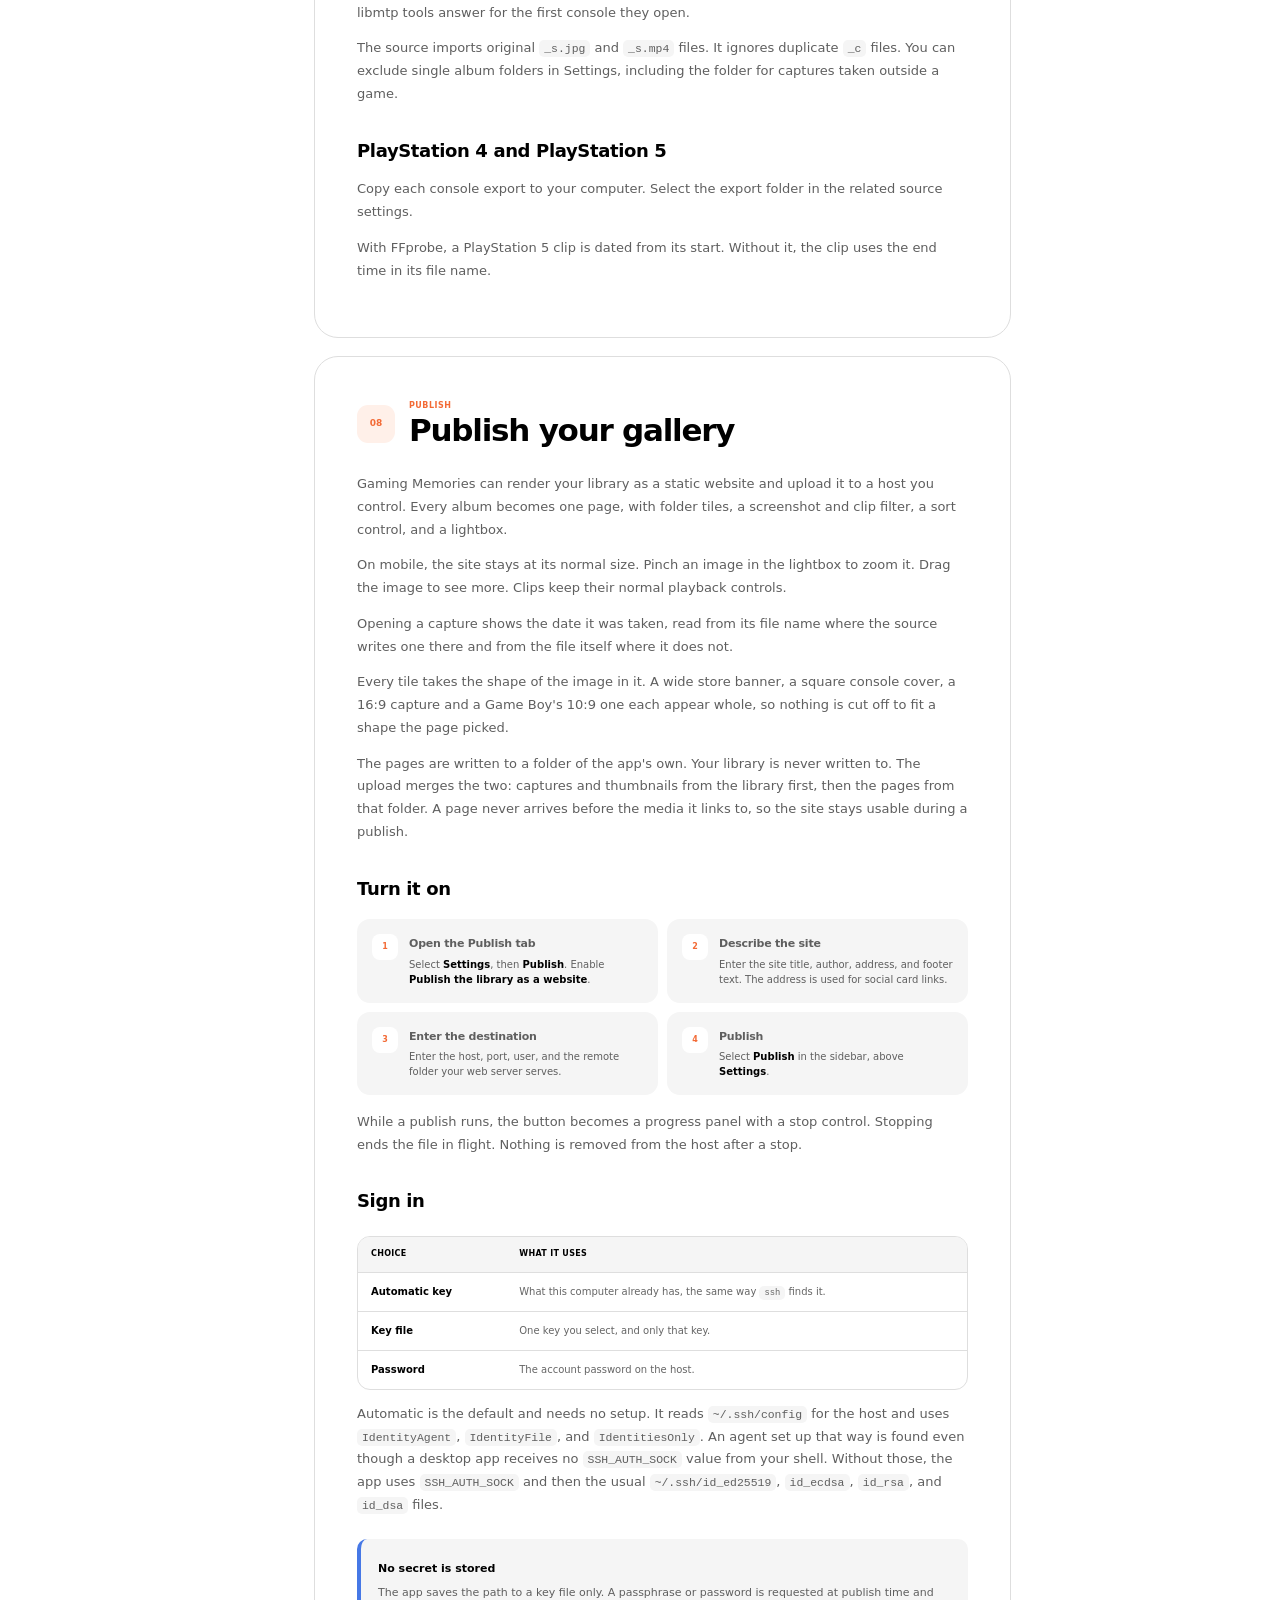
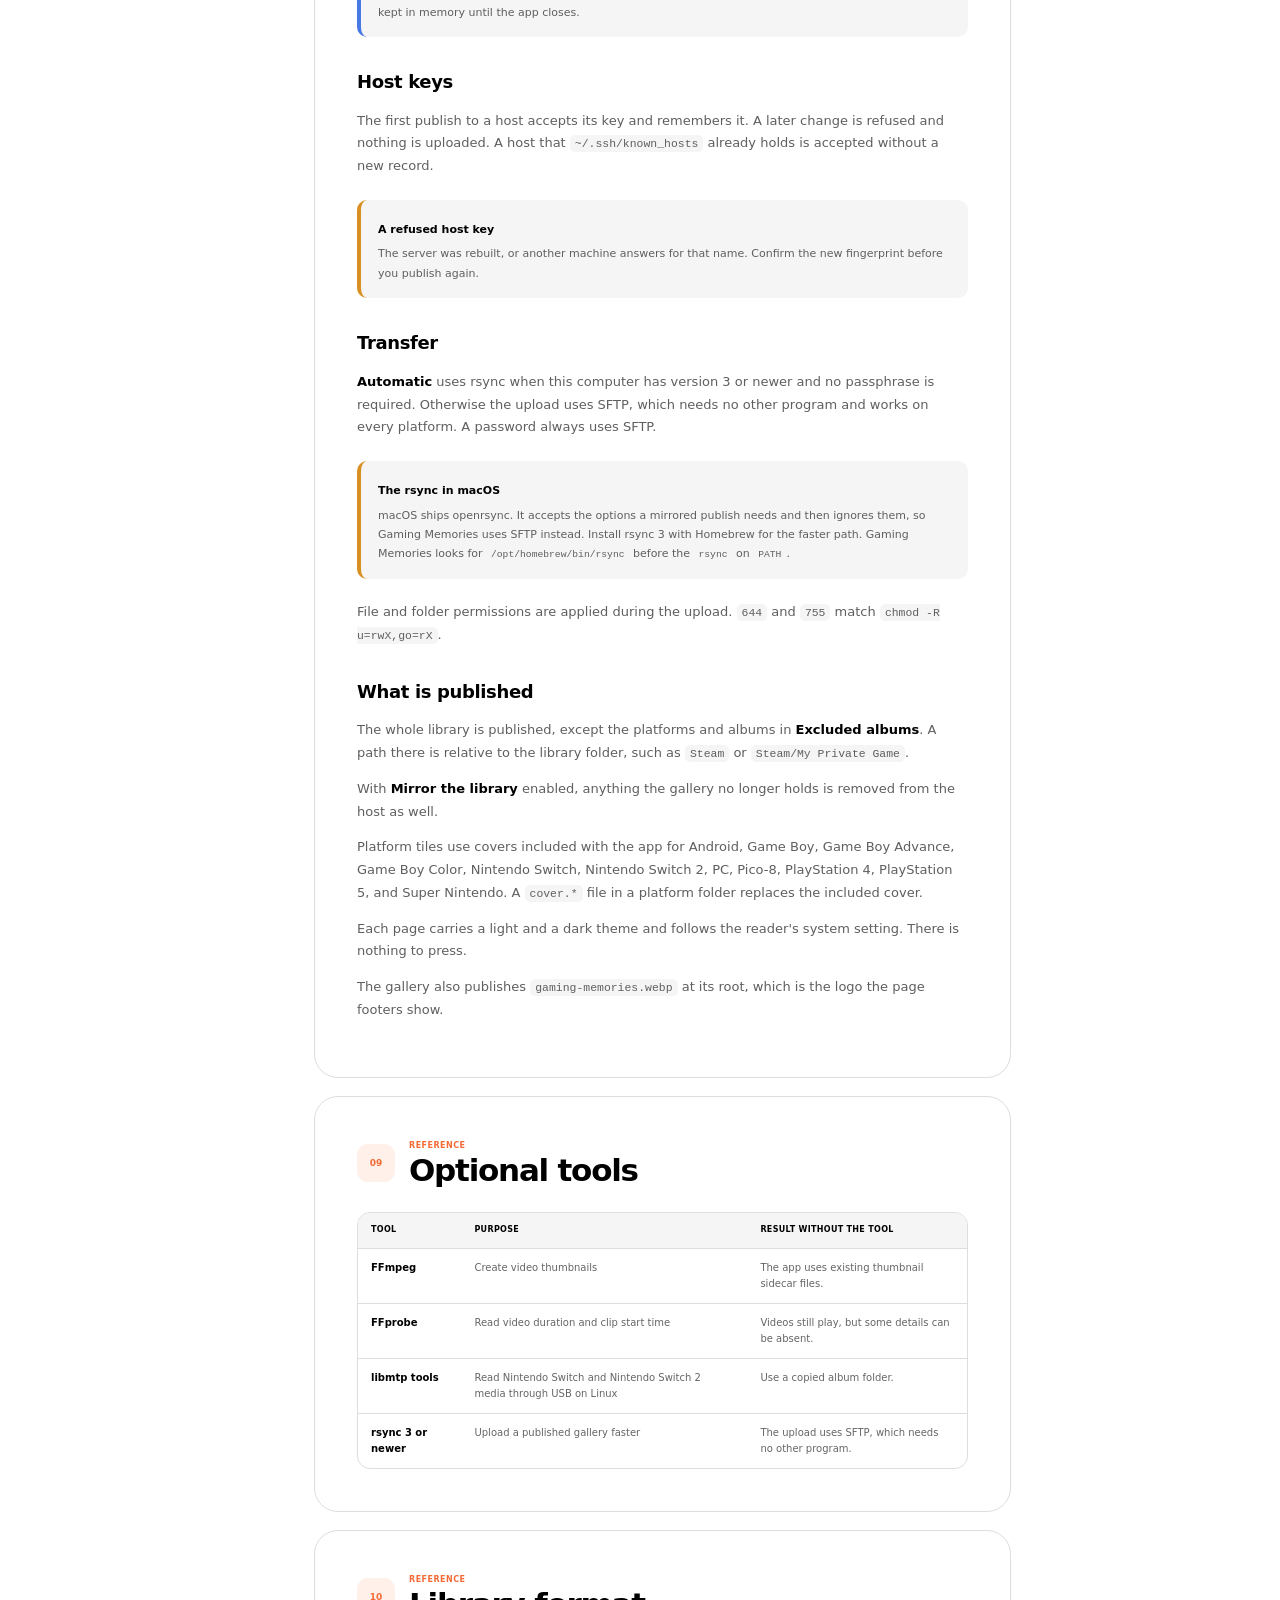
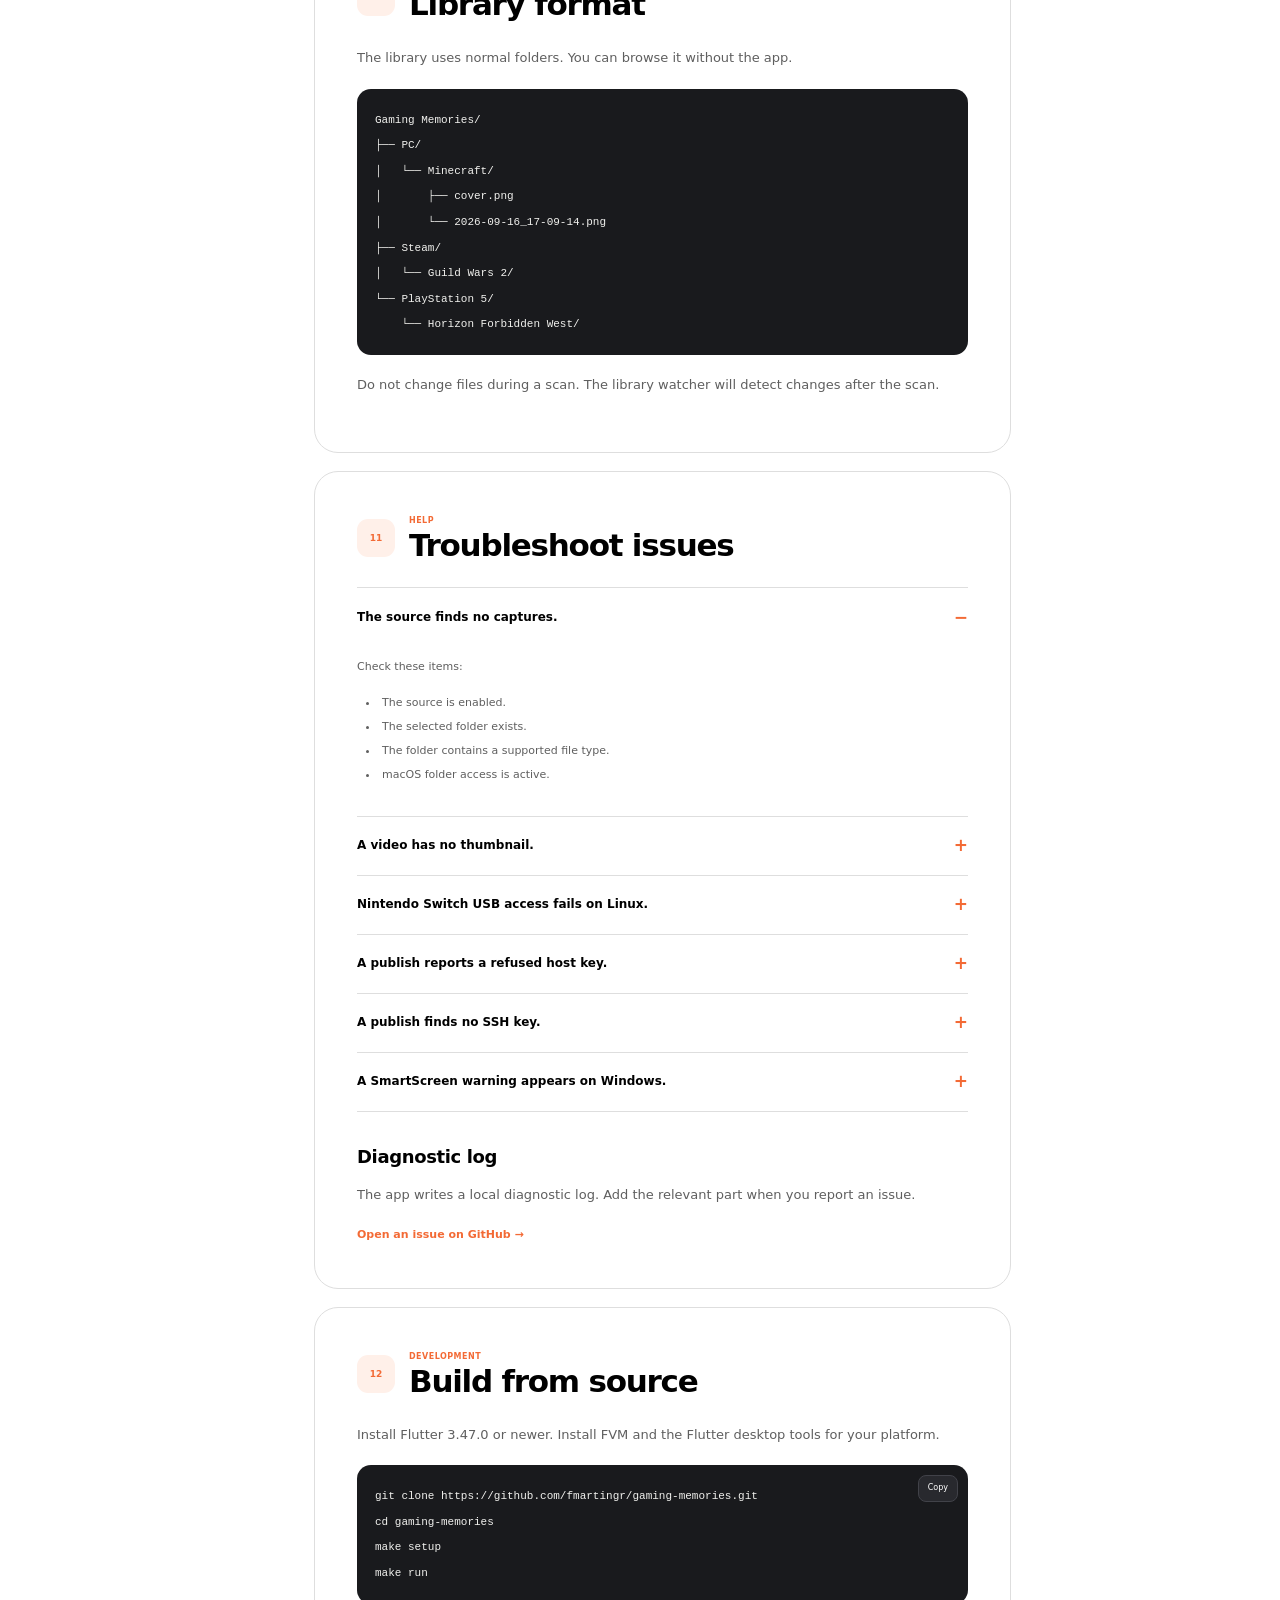
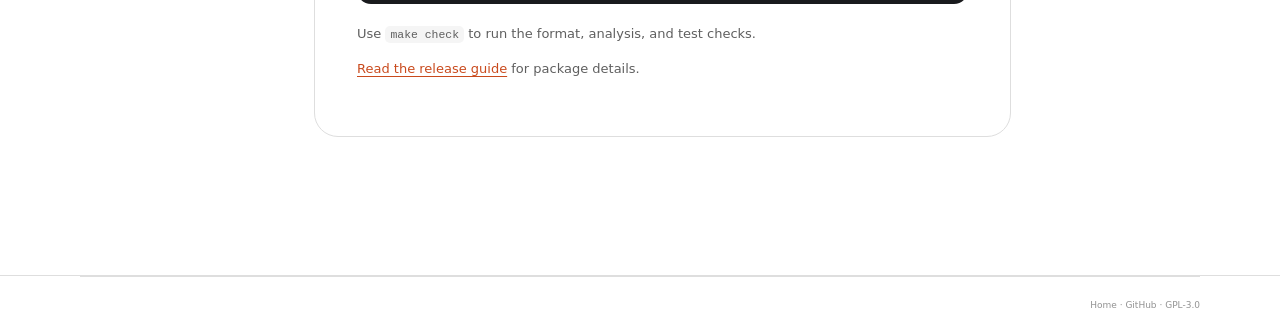
==== commit 4ec10f79: "Remove WoW Forever Beta from the Battle.net source (TQ-0086)" ====
--- a/site/docs.html
+++ b/site/docs.html
@@ -136,7 +136,7 @@
             <li>Use a custom folder when automatic detection finds no match.</li>
           </ol>
           <p>On Windows, Diablo IV screenshots are read from <code>Pictures\Diablo IV</code> and <code>Documents\Diablo IV\Screenshots</code>. On macOS, automatic World of Warcraft detection asks for access to its installation folder.</p>
-          <p>Version folders include <code>_retail_</code>, <code>_classic_</code>, <code>_classic_era_</code>, <code>_anniversary_</code>, <code>_classic_beta_</code>, and <code>_forever_</code>. On Windows and macOS, the source checks each version's <code>Screenshots</code> folder. On Linux, select each screenshot folder in Settings.</p>
+          <p>Version folders include <code>_retail_</code>, <code>_classic_</code>, <code>_classic_era_</code>, <code>_anniversary_</code>, and <code>_forever_</code>. On Windows and macOS, the source checks each version's <code>Screenshots</code> folder. On Linux, select each screenshot folder in Settings.</p>
           <p>Windows checks <code>Documents\Heroes of the Storm\Screenshots</code> and <code>Documents\Warcraft III\ScreenShots</code>. macOS checks the Heroes of the Storm folder under <code>Library/Application Support/Blizzard</code> and the Warcraft III folder under <code>Documents</code>.</p>
           <p>Legacy Overwatch checks <code>Documents\Overwatch\ScreenShots\GameClientApp</code> on Windows. Overwatch 2 checks the separate <code>Overwatch</code> folder. Select a custom folder if your captures use another path.</p>
           <p>The source converts TGA screenshots to PNG. World of Warcraft and Warcraft III screenshots use the date in their file names. Other games use the file modification date.</p>
